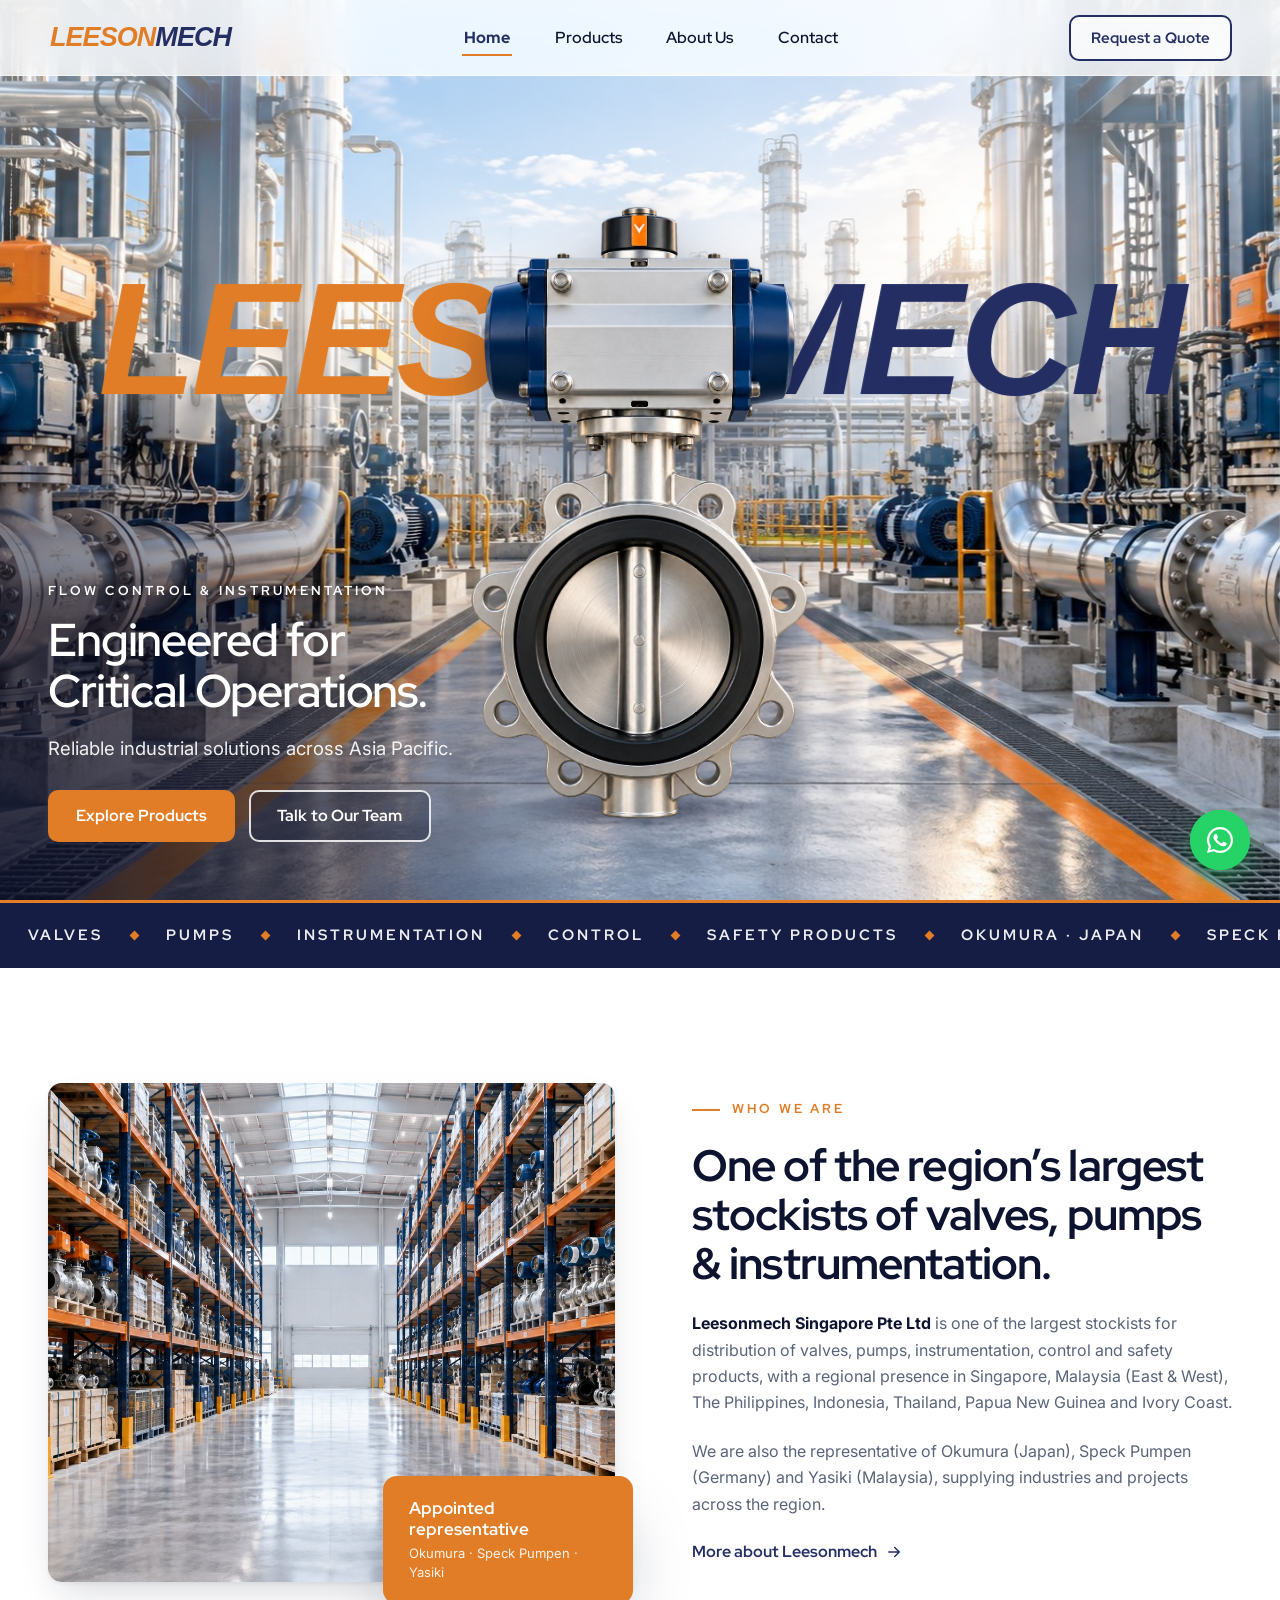
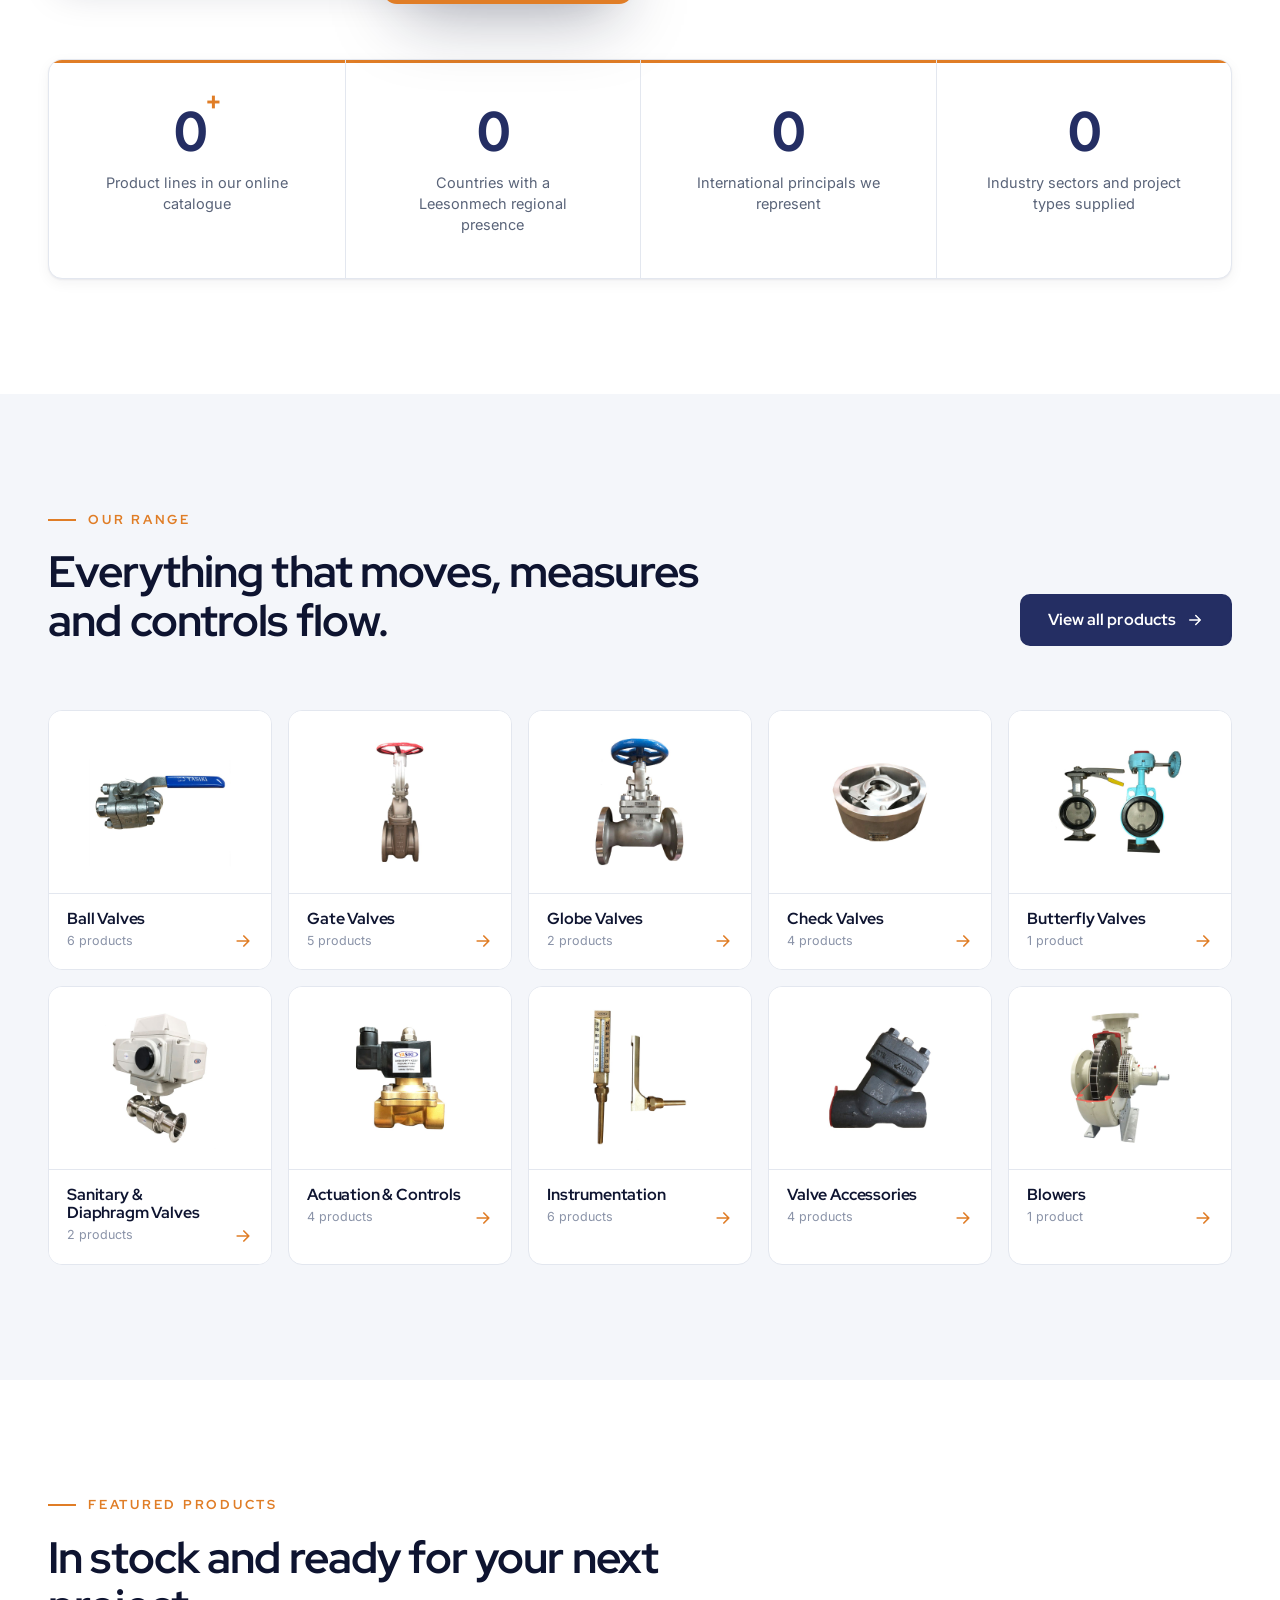
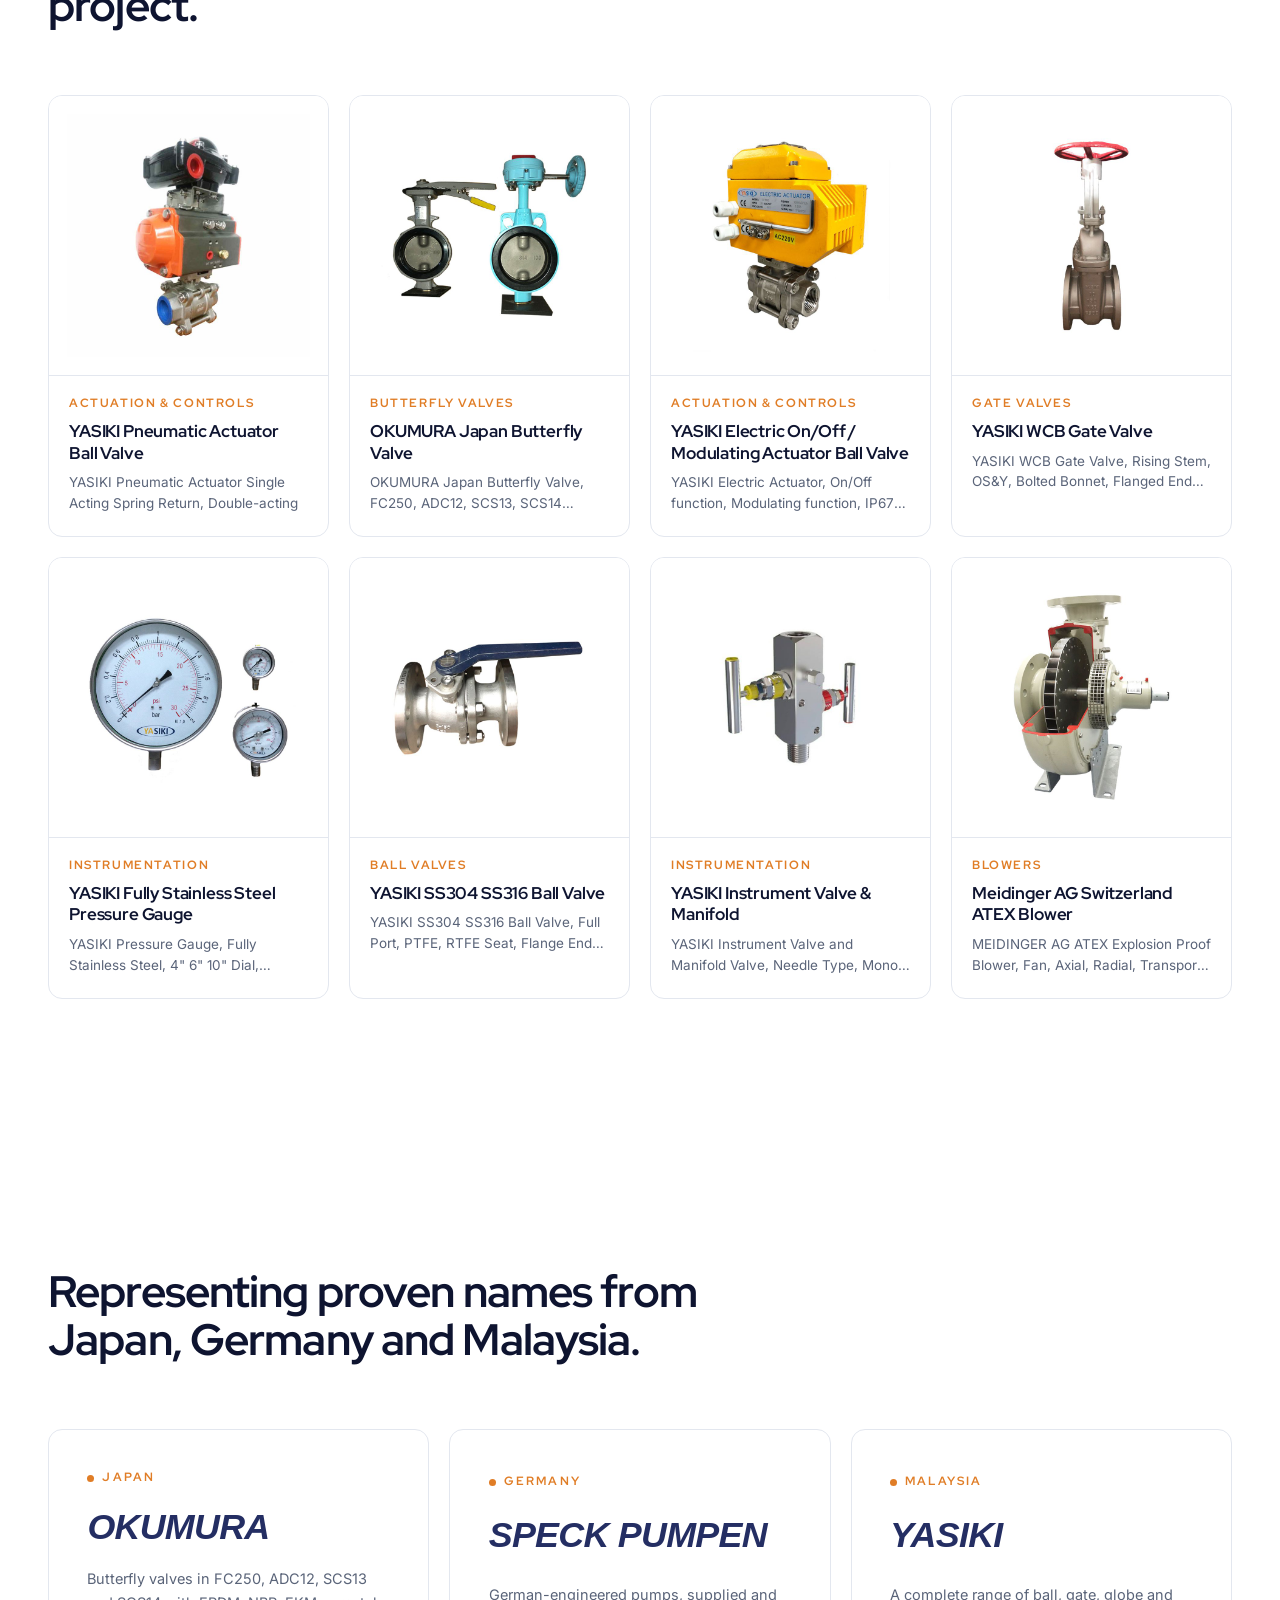
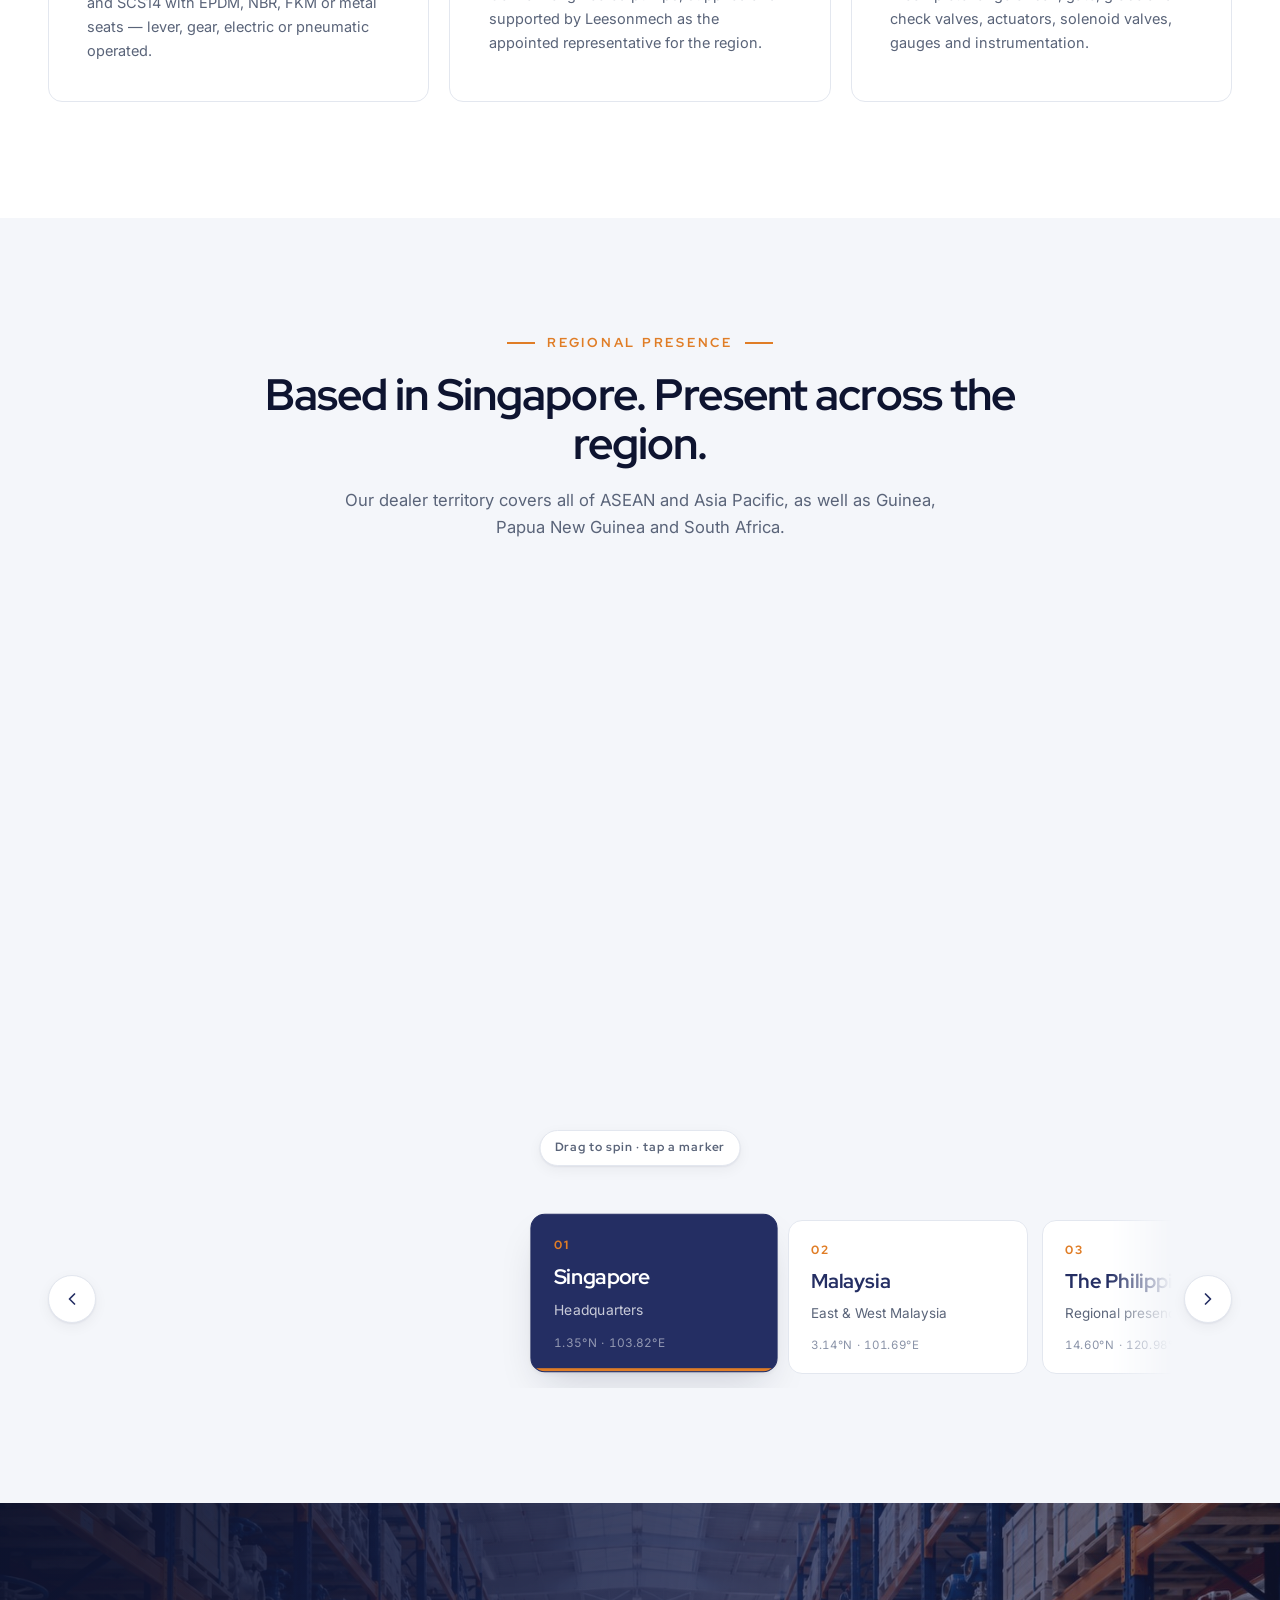
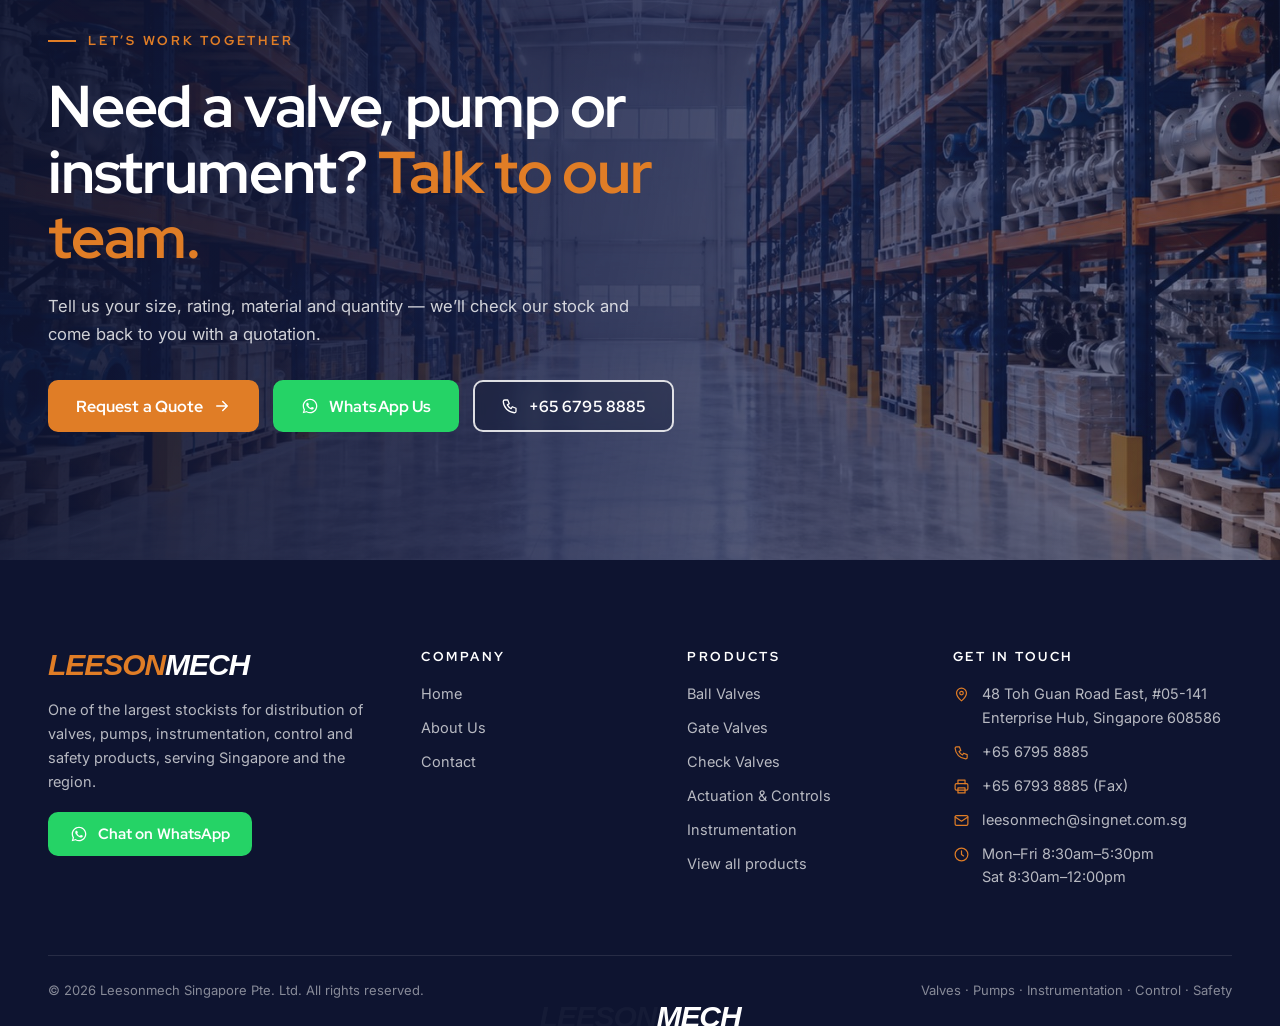
==== index.html @ 2e09483d "Leesonmech website: home, products, about and contact Static four-page site for Leesonmech Singapore" ====
<!DOCTYPE html>
<html lang="en">
<head>
<meta charset="utf-8">
<meta name="viewport" content="width=device-width, initial-scale=1, viewport-fit=cover">
<title>Leesonmech Singapore — Valves, Pumps, Instrumentation & Controls</title>
<meta name="description" content="Leesonmech Singapore Pte Ltd is one of the largest stockists of valves, pumps, instrumentation, control and safety products, serving Singapore and Asia Pacific.">
<meta name="theme-color" content="#242e63">
<meta property="og:title" content="Leesonmech Singapore — Valves, Pumps, Instrumentation & Controls">
<meta property="og:description" content="Leesonmech Singapore Pte Ltd is one of the largest stockists of valves, pumps, instrumentation, control and safety products, serving Singapore and Asia Pacific.">
<meta property="og:type" content="website">
<meta property="og:image" content="assets/img/bg/home.jpg">
<link rel="icon" href="assets/img/favicon.svg" type="image/svg+xml">
<link rel="preconnect" href="https://fonts.googleapis.com">
<link rel="preconnect" href="https://fonts.gstatic.com" crossorigin>
<link href="https://fonts.googleapis.com/css2?family=Archivo:ital,wght@1,700;1,800&family=Inter:wght@400;500;600&family=Red+Hat+Display:wght@500;600;700;800&display=swap" rel="stylesheet">
<link rel="preload" as="image" href="assets/img/bg/home.jpg">
<link rel="stylesheet" href="assets/css/style.css">
<script>if (location.hash) document.documentElement.classList.add('no-loader');</script>
<noscript><style>.loader{display:none}.nav{transform:none}[data-reveal],.hero [data-hero],.page-hero [data-hero],.hero__mark .ch,.hero__valve{opacity:1!important;transform:none!important}.hero h1 .line>span{transform:none}.img-reveal::after{display:none}.img-reveal img,.hero__bg img,.page-hero__bg img{transform:none}.wa{transform:none}</style></noscript>
</head>
<body>
<a class="sr-only" href="#main">Skip to content</a>

<div class="loader" aria-hidden="true">
  <div class="loader__inner">
    <div class="mark"><span class="o">LEESON</span><span class="n">MECH</span></div>
    <div class="loader__bar"><i></i></div>
    <div class="loader__tag">Flow Control &amp; Instrumentation</div>
  </div>
</div>

<header class="nav">
  <div class="wrap nav__inner">
    <a class="nav__logo mark" href="index.html" aria-label="Leesonmech — home"><span class="o">LEESON</span><span class="n">MECH</span></a>
    <nav aria-label="Primary"><ul class="nav__links"><li><a href="index.html" class="is-active" aria-current="page">Home</a></li><li><a href="products.html">Products</a></li><li><a href="about.html">About Us</a></li><li><a href="contact.html">Contact</a></li></ul></nav>
    <a class="btn btn--outline btn--sm nav__cta" href="contact.html">Request a Quote</a>
    <button class="nav__toggle" type="button" aria-label="Menu" aria-expanded="false" aria-controls="menu"><span></span><span></span><span></span></button>
  </div>
</header>
<div class="menu" id="menu">
  <ul class="menu__links"><li><a href="index.html"><small>01</small>Home</a></li><li><a href="products.html"><small>02</small>Products</a></li><li><a href="about.html"><small>03</small>About Us</a></li><li><a href="contact.html"><small>04</small>Contact</a></li></ul>
  <div class="menu__foot">
    <a class="btn" href="contact.html">Request a Quote <svg class="arrow" viewBox="0 0 24 24" fill="none" stroke="currentColor" stroke-width="2" stroke-linecap="round" stroke-linejoin="round" aria-hidden="true"><path d="M5 12h14M13 6l6 6-6 6"/></svg></a>
    <a class="btn btn--wa" data-wa href="#"><svg viewBox="0 0 32 32" fill="currentColor" aria-hidden="true"><path d="M16.04 3C8.86 3 3.03 8.82 3.03 16c0 2.29.6 4.53 1.74 6.5L3 29l6.67-1.75A13 13 0 0 0 16.04 29C23.22 29 29 23.18 29 16S23.22 3 16.04 3zm0 23.8c-1.95 0-3.86-.52-5.53-1.51l-.4-.24-3.96 1.04 1.06-3.86-.26-.4A10.76 10.76 0 0 1 5.23 16c0-5.96 4.85-10.8 10.81-10.8 5.96 0 10.76 4.84 10.76 10.8s-4.8 10.8-10.76 10.8zm5.93-8.09c-.32-.16-1.92-.95-2.22-1.06-.3-.11-.51-.16-.73.16-.22.33-.84 1.06-1.03 1.28-.19.22-.38.24-.7.08-.32-.16-1.37-.5-2.61-1.61a9.8 9.8 0 0 1-1.8-2.24c-.19-.33-.02-.5.14-.66.15-.15.32-.38.49-.57.16-.19.22-.33.32-.55.11-.22.06-.41-.03-.57-.08-.16-.73-1.76-1-2.41-.26-.63-.53-.55-.73-.56h-.62c-.22 0-.57.08-.87.41-.3.33-1.14 1.11-1.14 2.72 0 1.6 1.17 3.15 1.33 3.37.16.22 2.3 3.51 5.57 4.92.78.34 1.39.54 1.86.69.78.25 1.49.21 2.05.13.63-.09 1.92-.78 2.19-1.54.27-.76.27-1.41.19-1.54-.08-.14-.3-.22-.62-.38z"/></svg> WhatsApp Us</a>
    <p>48 Toh Guan Road East, #05-141 Enterprise Hub, Singapore 608586<br><a href="tel:+6567958885">+65 6795 8885</a> · <a href="mailto:leesonmech@singnet.com.sg">leesonmech@singnet.com.sg</a></p>
  </div>
</div>

<main id="main">
<section class="hero">
  <div class="hero__bg"><img src="assets/img/bg/home.jpg" alt="" fetchpriority="high"></div>
  <div class="hero__stage">
    <div class="mark hero__mark" aria-hidden="true"><span class="ch o" style="--i:0">L</span><span class="ch o" style="--i:1">E</span><span class="ch o" style="--i:2">E</span><span class="ch o" style="--i:3">S</span><span class="ch o" style="--i:4">O</span><span class="ch o" style="--i:5">N</span><span class="ch n" style="--i:6">M</span><span class="ch n" style="--i:7">E</span><span class="ch n" style="--i:8">C</span><span class="ch n" style="--i:9">H</span></div>
    <div class="hero__floor"></div>
    <picture class="hero__valve">
      <source srcset="assets/img/valve.webp" type="image/webp">
      <img src="assets/img/valve.png" alt="Pneumatically actuated stainless steel butterfly valve" width="762" height="1382" fetchpriority="high">
    </picture>
  </div>
  <div class="wrap hero__content">
    <div class="hero__copy">
      <span class="eyebrow eyebrow--plain" data-hero>Flow Control &amp; Instrumentation</span>
      <h1><span class="sr-only">Leesonmech — </span><span class="line"><span style="--d:0">Engineered for</span></span><span class="line"><span style="--d:1">Critical Operations.</span></span></h1>
      <p class="hero__sub" data-hero style="--d:3">Reliable industrial solutions across Asia Pacific.</p>
      <div class="hero__actions" data-hero style="--d:4">
        <a class="btn" href="products.html">Explore Products</a>
        <a class="btn btn--ghost" href="contact.html">Talk to Our Team</a>
      </div>
    </div>
  </div>
</section>

<div class="marquee" aria-hidden="true"><div class="marquee__track"><div class="marquee__group">
  <span>Valves</span><i></i><span>Pumps</span><i></i><span>Instrumentation</span><i></i><span>Control</span><i></i><span>Safety Products</span><i></i><span>Okumura &middot; Japan</span><i></i><span>Speck Pumpen &middot; Germany</span><i></i><span>Yasiki &middot; Malaysia</span><i></i>
</div></div></div>

<section class="section" id="about">
  <div class="wrap">
    <div class="intro">
      <div class="intro__media" data-reveal="left">
        <div class="img-reveal"><img src="assets/img/bg/products.jpg" alt="Leesonmech warehouse stocked with valves and pumps" loading="lazy"></div>
        <div class="intro__badge"><b>Appointed representative</b><span>Okumura &middot; Speck Pumpen &middot; Yasiki</span></div>
      </div>
      <div class="intro__body">
        <span class="eyebrow" data-reveal>Who we are</span>
        <h2 class="h-lg" data-reveal style="--d:1">One of the region&rsquo;s largest stockists of valves, pumps &amp; instrumentation.</h2>
        <p data-reveal style="--d:2"><strong>Leesonmech Singapore Pte Ltd</strong> is one of the largest stockists for distribution of valves, pumps, instrumentation, control and safety products, with a regional presence in Singapore, Malaysia (East &amp; West), The Philippines, Indonesia, Thailand, Papua New Guinea and Ivory Coast.</p>
        <p data-reveal style="--d:3">We are also the representative of Okumura (Japan), Speck Pumpen (Germany) and Yasiki (Malaysia), supplying industries and projects across the region.</p>
        <a class="link-arrow" href="about.html" data-reveal style="--d:4">More about Leesonmech <svg class="arrow" viewBox="0 0 24 24" fill="none" stroke="currentColor" stroke-width="2" stroke-linecap="round" stroke-linejoin="round" aria-hidden="true"><path d="M5 12h14M13 6l6 6-6 6"/></svg></a>
      </div>
    </div>
    <div class="stats">
      <div class="stat"><div class="stat__num" data-count="35">35<sup>+</sup></div><div class="stat__label">Product lines in our online catalogue</div></div>
      <div class="stat"><div class="stat__num" data-count="7">7</div><div class="stat__label">Countries with a Leesonmech regional presence</div></div>
      <div class="stat"><div class="stat__num" data-count="3">3</div><div class="stat__label">International principals we represent</div></div>
      <div class="stat"><div class="stat__num" data-count="8">8</div><div class="stat__label">Industry sectors and project types supplied</div></div>
    </div>
  </div>
</section>

<section class="section section--mist" id="range">
  <div class="wrap">
    <div class="section-head section-head--split">
      <div style="display:grid;gap:18px;max-width:720px">
        <span class="eyebrow" data-reveal>Our range</span>
        <h2 class="h-lg" data-reveal style="--d:1">Everything that moves, measures and controls flow.</h2>
      </div>
      <a class="btn btn--navy" href="products.html" data-reveal style="--d:2">View all products <svg class="arrow" viewBox="0 0 24 24" fill="none" stroke="currentColor" stroke-width="2" stroke-linecap="round" stroke-linejoin="round" aria-hidden="true"><path d="M5 12h14M13 6l6 6-6 6"/></svg></a>
    </div>
    <div class="cats" id="home-cats"></div>
  </div>
</section>

<section class="section">
  <div class="wrap">
    <div class="section-head">
      <span class="eyebrow" data-reveal>Featured products</span>
      <h2 class="h-lg" data-reveal style="--d:1">In stock and ready for your next project.</h2>
    </div>
    <div class="grid-products" id="home-featured"></div>
  </div>
</section>

<section class="section">
  <div class="wrap">
    <div class="section-head">
      <span class="eyebrow" data-reveal>Our principals</span>
      <h2 class="h-lg" data-reveal style="--d:1">Representing proven names from Japan, Germany and Malaysia.</h2>
    </div>
    <div class="brands"><div class="brand" data-reveal style="--d:0"><span class="brand__origin">Japan</span><div class="brand__name">OKUMURA</div><p>Butterfly valves in FC250, ADC12, SCS13 and SCS14 with EPDM, NBR, FKM or metal seats &mdash; lever, gear, electric or pneumatic operated.</p></div><div class="brand" data-reveal style="--d:1"><span class="brand__origin">Germany</span><div class="brand__name">SPECK PUMPEN</div><p>German-engineered pumps, supplied and supported by Leesonmech as the appointed representative for the region.</p></div><div class="brand" data-reveal style="--d:2"><span class="brand__origin">Malaysia</span><div class="brand__name">YASIKI</div><p>A complete range of ball, gate, globe and check valves, actuators, solenoid valves, gauges and instrumentation.</p></div></div>
  </div>
</section>


<section class="section section--mist regions-sec">
  <div class="wrap">
    <div class="section-head section-head--center">
      <span class="eyebrow" data-reveal>Regional presence</span>
      <h2 class="h-lg" data-reveal style="--d:1">Based in Singapore. Present across the region.</h2>
      <p class="lead" data-reveal style="--d:2">Our dealer territory covers all of ASEAN and Asia Pacific, as well as Guinea, Papua New Guinea and South Africa.</p>
    </div>
    <div class="globe" data-globe data-reveal="zoom" tabindex="0" aria-label="Interactive globe of Leesonmech locations. Drag to rotate; use arrow keys to change country.">
      <canvas></canvas>
      <span class="globe__hint">Drag to spin &middot; tap a marker</span>
    </div>
    <div class="rslider" data-reveal style="--d:1">
      <button type="button" class="rslider__btn rslider__btn--prev" aria-label="Previous country"><svg viewBox="0 0 24 24" fill="none" stroke="currentColor" stroke-width="2" stroke-linecap="round" stroke-linejoin="round"><path d="M15 6l-6 6 6 6"/></svg></button>
      <div class="rslider__track"><button type="button" class="rslide" data-name="Singapore" data-lon="103.82" data-lat="1.35" aria-pressed="true"><span class="rslide__no">01</span><span class="rslide__name">Singapore</span><span class="rslide__sub">Headquarters</span><span class="rslide__coord">1.35&deg;N &middot; 103.82&deg;E</span></button><button type="button" class="rslide" data-name="Malaysia" data-lon="101.69" data-lat="3.14" aria-pressed="false"><span class="rslide__no">02</span><span class="rslide__name">Malaysia</span><span class="rslide__sub">East &amp; West Malaysia</span><span class="rslide__coord">3.14&deg;N &middot; 101.69&deg;E</span></button><button type="button" class="rslide" data-name="The Philippines" data-lon="120.98" data-lat="14.6" aria-pressed="false"><span class="rslide__no">03</span><span class="rslide__name">The Philippines</span><span class="rslide__sub">Regional presence</span><span class="rslide__coord">14.60&deg;N &middot; 120.98&deg;E</span></button><button type="button" class="rslide" data-name="Indonesia" data-lon="106.85" data-lat="-6.21" aria-pressed="false"><span class="rslide__no">04</span><span class="rslide__name">Indonesia</span><span class="rslide__sub">Regional presence</span><span class="rslide__coord">6.21&deg;S &middot; 106.85&deg;E</span></button><button type="button" class="rslide" data-name="Thailand" data-lon="100.5" data-lat="13.76" aria-pressed="false"><span class="rslide__no">05</span><span class="rslide__name">Thailand</span><span class="rslide__sub">Regional presence</span><span class="rslide__coord">13.76&deg;N &middot; 100.50&deg;E</span></button><button type="button" class="rslide" data-name="Papua New Guinea" data-lon="147.18" data-lat="-9.44" aria-pressed="false"><span class="rslide__no">06</span><span class="rslide__name">Papua New Guinea</span><span class="rslide__sub">Regional presence</span><span class="rslide__coord">9.44&deg;S &middot; 147.18&deg;E</span></button><button type="button" class="rslide" data-name="Ivory Coast" data-lon="-4.01" data-lat="5.35" aria-pressed="false"><span class="rslide__no">07</span><span class="rslide__name">Ivory Coast</span><span class="rslide__sub">Regional presence</span><span class="rslide__coord">5.35&deg;N &middot; 4.01&deg;W</span></button></div>
      <button type="button" class="rslider__btn rslider__btn--next" aria-label="Next country"><svg viewBox="0 0 24 24" fill="none" stroke="currentColor" stroke-width="2" stroke-linecap="round" stroke-linejoin="round"><path d="M9 6l6 6-6 6"/></svg></button>
    </div>
  </div>
</section>


<section class="cta">
  <div class="cta__bg"><img src="assets/img/bg/products.jpg" alt="" loading="lazy"></div>
  <div class="wrap">
    <div class="cta__inner">
      <span class="eyebrow" data-reveal>Let&rsquo;s work together</span>
      <h2 class="h-xl" data-reveal style="--d:1">Need a valve, pump or instrument? <span class="accent">Talk to our team.</span></h2>
      <p class="lead" data-reveal style="--d:2">Tell us your size, rating, material and quantity &mdash; we&rsquo;ll check our stock and come back to you with a quotation.</p>
      <div class="cta__actions" data-reveal style="--d:3">
        <a class="btn" href="contact.html">Request a Quote <svg class="arrow" viewBox="0 0 24 24" fill="none" stroke="currentColor" stroke-width="2" stroke-linecap="round" stroke-linejoin="round" aria-hidden="true"><path d="M5 12h14M13 6l6 6-6 6"/></svg></a>
        <a class="btn btn--wa" data-wa href="#"><svg viewBox="0 0 32 32" fill="currentColor" aria-hidden="true"><path d="M16.04 3C8.86 3 3.03 8.82 3.03 16c0 2.29.6 4.53 1.74 6.5L3 29l6.67-1.75A13 13 0 0 0 16.04 29C23.22 29 29 23.18 29 16S23.22 3 16.04 3zm0 23.8c-1.95 0-3.86-.52-5.53-1.51l-.4-.24-3.96 1.04 1.06-3.86-.26-.4A10.76 10.76 0 0 1 5.23 16c0-5.96 4.85-10.8 10.81-10.8 5.96 0 10.76 4.84 10.76 10.8s-4.8 10.8-10.76 10.8zm5.93-8.09c-.32-.16-1.92-.95-2.22-1.06-.3-.11-.51-.16-.73.16-.22.33-.84 1.06-1.03 1.28-.19.22-.38.24-.7.08-.32-.16-1.37-.5-2.61-1.61a9.8 9.8 0 0 1-1.8-2.24c-.19-.33-.02-.5.14-.66.15-.15.32-.38.49-.57.16-.19.22-.33.32-.55.11-.22.06-.41-.03-.57-.08-.16-.73-1.76-1-2.41-.26-.63-.53-.55-.73-.56h-.62c-.22 0-.57.08-.87.41-.3.33-1.14 1.11-1.14 2.72 0 1.6 1.17 3.15 1.33 3.37.16.22 2.3 3.51 5.57 4.92.78.34 1.39.54 1.86.69.78.25 1.49.21 2.05.13.63-.09 1.92-.78 2.19-1.54.27-.76.27-1.41.19-1.54-.08-.14-.3-.22-.62-.38z"/></svg> WhatsApp Us</a>
        <a class="btn btn--ghost" href="tel:+6567958885"><svg viewBox="0 0 24 24" fill="none" stroke="currentColor" stroke-width="1.7" stroke-linecap="round" stroke-linejoin="round" aria-hidden="true"><path d="M5 4h4l2 5-2.5 1.5a11 11 0 0 0 5 5L15 13l5 2v4a2 2 0 0 1-2 2A16 16 0 0 1 3 6a2 2 0 0 1 2-2z"/></svg> +65 6795 8885</a>
      </div>
    </div>
  </div>
</section>

</main>

<footer class="footer">
  <div class="wrap">
    <div class="footer__top">
      <div class="footer__about">
        <span class="mark " aria-label="Leesonmech"><span class="o">LEESON</span><span class="n">MECH</span></span>
        <p>One of the largest stockists for distribution of valves, pumps, instrumentation, control and safety products, serving Singapore and the region.</p>
        <a class="btn btn--wa btn--sm" data-wa href="#" style="justify-self:start"><svg viewBox="0 0 32 32" fill="currentColor" aria-hidden="true"><path d="M16.04 3C8.86 3 3.03 8.82 3.03 16c0 2.29.6 4.53 1.74 6.5L3 29l6.67-1.75A13 13 0 0 0 16.04 29C23.22 29 29 23.18 29 16S23.22 3 16.04 3zm0 23.8c-1.95 0-3.86-.52-5.53-1.51l-.4-.24-3.96 1.04 1.06-3.86-.26-.4A10.76 10.76 0 0 1 5.23 16c0-5.96 4.85-10.8 10.81-10.8 5.96 0 10.76 4.84 10.76 10.8s-4.8 10.8-10.76 10.8zm5.93-8.09c-.32-.16-1.92-.95-2.22-1.06-.3-.11-.51-.16-.73.16-.22.33-.84 1.06-1.03 1.28-.19.22-.38.24-.7.08-.32-.16-1.37-.5-2.61-1.61a9.8 9.8 0 0 1-1.8-2.24c-.19-.33-.02-.5.14-.66.15-.15.32-.38.49-.57.16-.19.22-.33.32-.55.11-.22.06-.41-.03-.57-.08-.16-.73-1.76-1-2.41-.26-.63-.53-.55-.73-.56h-.62c-.22 0-.57.08-.87.41-.3.33-1.14 1.11-1.14 2.72 0 1.6 1.17 3.15 1.33 3.37.16.22 2.3 3.51 5.57 4.92.78.34 1.39.54 1.86.69.78.25 1.49.21 2.05.13.63-.09 1.92-.78 2.19-1.54.27-.76.27-1.41.19-1.54-.08-.14-.3-.22-.62-.38z"/></svg> Chat on WhatsApp</a>
      </div>
      <div>
        <h4>Company</h4>
        <ul>
          <li><a href="index.html">Home</a></li>
          <li><a href="about.html">About Us</a></li>
          <li><a href="contact.html">Contact</a></li>
        </ul>
      </div>
      <div>
        <h4>Products</h4>
        <ul>
          <li><a href="products.html?cat=ball">Ball Valves</a></li>
          <li><a href="products.html?cat=gate">Gate Valves</a></li>
          <li><a href="products.html?cat=check">Check Valves</a></li>
          <li><a href="products.html?cat=control">Actuation &amp; Controls</a></li>
          <li><a href="products.html?cat=instrument">Instrumentation</a></li>
          <li><a href="products.html">View all products</a></li>
        </ul>
      </div>
      <div>
        <h4>Get in touch</h4>
        <ul class="footer__contact">
          <li><svg viewBox="0 0 24 24" fill="none" stroke="currentColor" stroke-width="1.7" stroke-linecap="round" stroke-linejoin="round" aria-hidden="true"><path d="M12 21s-7-5.6-7-11a7 7 0 0 1 14 0c0 5.4-7 11-7 11z"/><circle cx="12" cy="10" r="2.5"/></svg><span>48 Toh Guan Road East, #05-141 Enterprise Hub, Singapore 608586</span></li>
          <li><svg viewBox="0 0 24 24" fill="none" stroke="currentColor" stroke-width="1.7" stroke-linecap="round" stroke-linejoin="round" aria-hidden="true"><path d="M5 4h4l2 5-2.5 1.5a11 11 0 0 0 5 5L15 13l5 2v4a2 2 0 0 1-2 2A16 16 0 0 1 3 6a2 2 0 0 1 2-2z"/></svg><a href="tel:+6567958885">+65 6795 8885</a></li>
          <li><svg viewBox="0 0 24 24" fill="none" stroke="currentColor" stroke-width="1.7" stroke-linecap="round" stroke-linejoin="round" aria-hidden="true"><path d="M7 8V3h10v5"/><rect x="3" y="8" width="18" height="9" rx="2"/><path d="M7 14h10v7H7z"/></svg><span>+65 6793 8885 (Fax)</span></li>
          <li><svg viewBox="0 0 24 24" fill="none" stroke="currentColor" stroke-width="1.7" stroke-linecap="round" stroke-linejoin="round" aria-hidden="true"><rect x="3" y="5" width="18" height="14" rx="2"/><path d="M3 7l9 6 9-6"/></svg><a href="mailto:leesonmech@singnet.com.sg">leesonmech@singnet.com.sg</a></li>
          <li><svg viewBox="0 0 24 24" fill="none" stroke="currentColor" stroke-width="1.7" stroke-linecap="round" stroke-linejoin="round" aria-hidden="true"><circle cx="12" cy="12" r="9"/><path d="M12 7v5l3 2"/></svg><span>Mon&ndash;Fri 8:30am&ndash;5:30pm<br>Sat 8:30am&ndash;12:00pm</span></li>
        </ul>
      </div>
    </div>
    <div class="footer__bottom">
      <span>&copy; <span data-year>2026</span> Leesonmech Singapore Pte. Ltd. All rights reserved.</span>
      <span>Valves &middot; Pumps &middot; Instrumentation &middot; Control &middot; Safety</span>
    </div>
  </div>
  <div class="mark footer__ghost" aria-hidden="true"><span class="o">LEESON</span><span class="n">MECH</span></div>
</footer>

<button class="totop" type="button" aria-label="Back to top"><svg viewBox="0 0 24 24" fill="none" stroke="currentColor" stroke-width="2.2" stroke-linecap="round" stroke-linejoin="round" aria-hidden="true"><path d="M12 19V5M6 11l6-6 6 6"/></svg></button>
<a class="wa" data-wa href="#" aria-label="Chat with us on WhatsApp">
  <span class="wa__icon"><svg viewBox="0 0 32 32" fill="currentColor" aria-hidden="true"><path d="M16.04 3C8.86 3 3.03 8.82 3.03 16c0 2.29.6 4.53 1.74 6.5L3 29l6.67-1.75A13 13 0 0 0 16.04 29C23.22 29 29 23.18 29 16S23.22 3 16.04 3zm0 23.8c-1.95 0-3.86-.52-5.53-1.51l-.4-.24-3.96 1.04 1.06-3.86-.26-.4A10.76 10.76 0 0 1 5.23 16c0-5.96 4.85-10.8 10.81-10.8 5.96 0 10.76 4.84 10.76 10.8s-4.8 10.8-10.76 10.8zm5.93-8.09c-.32-.16-1.92-.95-2.22-1.06-.3-.11-.51-.16-.73.16-.22.33-.84 1.06-1.03 1.28-.19.22-.38.24-.7.08-.32-.16-1.37-.5-2.61-1.61a9.8 9.8 0 0 1-1.8-2.24c-.19-.33-.02-.5.14-.66.15-.15.32-.38.49-.57.16-.19.22-.33.32-.55.11-.22.06-.41-.03-.57-.08-.16-.73-1.76-1-2.41-.26-.63-.53-.55-.73-.56h-.62c-.22 0-.57.08-.87.41-.3.33-1.14 1.11-1.14 2.72 0 1.6 1.17 3.15 1.33 3.37.16.22 2.3 3.51 5.57 4.92.78.34 1.39.54 1.86.69.78.25 1.49.21 2.05.13.63-.09 1.92-.78 2.19-1.54.27-.76.27-1.41.19-1.54-.08-.14-.3-.22-.62-.38z"/></svg></span><span class="wa__label">Chat with us</span>
</a>

<script src="assets/js/products-data.js"></script>
<script src="assets/js/main.js"></script>
<script src="assets/js/globe-data.js"></script>
<script src="assets/js/globe.js"></script>
</body>
</html>
---- assets/css/style.css ----
/* ==========================================================================
   LEESONMECH — site stylesheet
   Brand: orange #e07d26 + navy #242e63 (sampled from the company logo)
   ========================================================================== */

:root {
  --orange: #e07d26;
  --orange-hot: #f28a2e;
  --orange-deep: #c4661a;
  --navy: #242e63;
  --navy-deep: #161d45;
  --ink: #0e1430;
  --steel: #5a6479;
  --steel-light: #8a93a8;
  --line: #e3e7ef;
  --mist: #f4f6fa;
  --white: #fff;

  --font-head: "Red Hat Display", "Helvetica Neue", Arial, sans-serif;
  --font-body: "Inter", "Helvetica Neue", Arial, sans-serif;
  --font-mark: "Helvetica Neue", Helvetica, Arial, "Archivo", sans-serif;

  --ease-out: cubic-bezier(0.16, 1, 0.3, 1);
  --ease-in-out: cubic-bezier(0.65, 0, 0.35, 1);

  --wrap: 1240px;
  --gutter: clamp(20px, 4vw, 48px);
  --nav-h: 76px;
  --radius: 14px;
  --shadow-sm: 0 1px 2px rgba(14, 20, 48, .06), 0 4px 14px rgba(14, 20, 48, .05);
  --shadow-md: 0 2px 4px rgba(14, 20, 48, .05), 0 18px 40px -12px rgba(14, 20, 48, .18);
  --shadow-lg: 0 30px 70px -20px rgba(14, 20, 48, .35);
}

*, *::before, *::after { box-sizing: border-box; }
html { -webkit-text-size-adjust: 100%; scroll-behavior: smooth; scroll-padding-top: calc(var(--nav-h) + 16px); }
body {
  margin: 0;
  font-family: var(--font-body);
  font-size: 16px;
  line-height: 1.65;
  color: var(--ink);
  background: var(--white);
  -webkit-font-smoothing: antialiased;
  overflow-x: hidden;
}
body.is-locked { overflow: hidden; }
img { max-width: 100%; display: block; }
a { color: inherit; text-decoration: none; }
button { font: inherit; color: inherit; background: none; border: 0; cursor: pointer; padding: 0; }
h1, h2, h3, h4 { font-family: var(--font-head); font-weight: 700; line-height: 1.12; letter-spacing: -0.02em; margin: 0; }
p { margin: 0; }
ul { margin: 0; padding: 0; list-style: none; }
:focus-visible { outline: 3px solid var(--orange); outline-offset: 3px; border-radius: 4px; }
::selection { background: var(--orange); color: #fff; }

.wrap { width: 100%; max-width: calc(var(--wrap) + var(--gutter) * 2); margin-inline: auto; padding-inline: var(--gutter); }
.section { padding-block: clamp(72px, 9vw, 128px); position: relative; }
.section--mist { background: var(--mist); }
.section--navy { background: var(--navy-deep); color: #fff; }
.sr-only { position: absolute; width: 1px; height: 1px; overflow: hidden; clip: rect(0 0 0 0); white-space: nowrap; }

/* ---------- Wordmark ---------- */
.mark { font-family: var(--font-mark); font-weight: 700; font-style: italic; letter-spacing: -0.035em; line-height: 1; white-space: nowrap; }
.mark .o { color: var(--orange); }
.mark .n { color: var(--navy); }

/* ---------- Type helpers ---------- */
.eyebrow {
  display: inline-flex; align-items: center; gap: 12px;
  font-family: var(--font-head); font-size: 12.5px; font-weight: 700; letter-spacing: .22em; text-transform: uppercase;
  color: var(--orange);
}
.eyebrow::before { content: ""; width: 28px; height: 2px; background: currentColor; }
.eyebrow--plain::before { display: none; }
.h-xl { font-size: clamp(2.3rem, 4.6vw, 3.9rem); }
.h-lg { font-size: clamp(1.9rem, 3.4vw, 2.9rem); }
.h-md { font-size: clamp(1.3rem, 2vw, 1.6rem); }
.lead { font-size: clamp(1.02rem, 1.3vw, 1.16rem); color: var(--steel); max-width: 62ch; }
.section--navy .lead { color: rgba(255, 255, 255, .72); }
.section-head { display: grid; gap: 18px; margin-bottom: clamp(36px, 5vw, 64px); max-width: 760px; }
.section-head--split { max-width: none; grid-template-columns: 1fr auto; align-items: end; }
.accent { color: var(--orange); }

/* ---------- Buttons ---------- */
.btn {
  --bg: var(--orange); --fg: #fff; --bd: var(--orange);
  position: relative; display: inline-flex; align-items: center; justify-content: center; gap: 10px;
  min-height: 52px; padding: 0 26px;
  font-family: var(--font-head); font-weight: 700; font-size: 15.5px; letter-spacing: .005em;
  color: var(--fg); background: var(--bg); border: 2px solid var(--bd); border-radius: 10px;
  overflow: hidden; isolation: isolate; cursor: pointer;
  transition: transform .5s var(--ease-out), box-shadow .5s var(--ease-out), color .35s, border-color .35s;
}
.btn::after {
  content: ""; position: absolute; inset: -2px; z-index: -1; background: var(--hover, var(--orange-deep));
  transform: translateY(101%); transition: transform .55s var(--ease-out);
}
.btn:hover { transform: translateY(-2px); box-shadow: 0 14px 28px -12px rgba(224, 125, 38, .7); }
.btn:hover::after { transform: translateY(0); }
.btn:active { transform: translateY(0); }
.btn svg { width: 18px; height: 18px; flex: none; transition: transform .5s var(--ease-out); }
.btn:hover svg.arrow { transform: translateX(4px); }
.btn--navy { --bg: var(--navy); --bd: var(--navy); --hover: var(--navy-deep); }
.btn--navy:hover { box-shadow: 0 14px 28px -12px rgba(36, 46, 99, .7); }
.btn--outline { --bg: rgba(255, 255, 255, .7); --fg: var(--navy); --bd: var(--navy); --hover: var(--navy); }
.btn--outline:hover { color: #fff; box-shadow: 0 14px 28px -14px rgba(36, 46, 99, .6); }
.btn--ghost { --bg: rgba(14, 20, 48, .35); --fg: #fff; --bd: rgba(255, 255, 255, .85); --hover: #fff; backdrop-filter: blur(6px); -webkit-backdrop-filter: blur(6px); }
.btn--ghost:hover { color: var(--navy); box-shadow: 0 14px 28px -14px rgba(0, 0, 0, .5); }
.btn--wa { --bg: #25d366; --bd: #25d366; --hover: #1da851; }
.btn--wa:hover { box-shadow: 0 14px 28px -12px rgba(37, 211, 102, .7); }
.btn--sm { min-height: 44px; padding: 0 20px; font-size: 14.5px; }
.link-arrow { display: inline-flex; align-items: center; gap: 8px; font-family: var(--font-head); font-weight: 700; color: var(--navy); }
.link-arrow svg { width: 18px; height: 18px; transition: transform .5s var(--ease-out); }
.link-arrow:hover { color: var(--orange); }
.link-arrow:hover svg { transform: translateX(5px); }
.section--navy .link-arrow { color: #fff; }

/* ==========================================================================
   Loader
   ========================================================================== */
.loader {
  position: fixed; inset: 0; z-index: 1000; display: grid; place-items: center;
  background: #fff; transition: transform .9s var(--ease-in-out), visibility 0s .9s;
}
.loader__inner { display: grid; gap: 22px; justify-items: center; transition: opacity .35s, transform .5s var(--ease-out); }
.loader .mark { font-size: clamp(30px, 6vw, 46px); overflow: hidden; padding: 4px 6px; }
.loader .mark span { display: inline-block; transform: translateY(110%); animation: loaderUp .8s var(--ease-out) forwards; }
.loader .mark .n { animation-delay: .1s; }
.loader__bar { width: min(220px, 50vw); height: 3px; background: var(--line); border-radius: 3px; overflow: hidden; }
.loader__bar i { display: block; height: 100%; width: 100%; background: linear-gradient(90deg, var(--orange), var(--navy)); transform-origin: left; transform: scaleX(0); animation: loaderBar 1.1s var(--ease-in-out) .15s forwards; }
.loader__tag { font-family: var(--font-head); font-size: 11px; letter-spacing: .3em; text-transform: uppercase; color: var(--steel-light); opacity: 0; animation: fadeIn .6s .35s forwards; }
body.is-loaded .loader { transform: translateY(-100%); visibility: hidden; }
.no-loader .loader { display: none; } /* links to a section (e.g. Industries) skip the intro */
body.is-loaded .loader__inner { opacity: 0; transform: translateY(-30px); }
@keyframes loaderUp { to { transform: translateY(0); } }
@keyframes loaderBar { to { transform: scaleX(1); } }
@keyframes fadeIn { to { opacity: 1; } }

/* ==========================================================================
   Navigation
   ========================================================================== */
.nav {
  position: fixed; inset: 0 0 auto 0; z-index: 100; height: var(--nav-h);
  background: rgba(255, 255, 255, .78);
  backdrop-filter: saturate(160%) blur(16px); -webkit-backdrop-filter: saturate(160%) blur(16px);
  border-bottom: 1px solid rgba(255, 255, 255, .5);
  transform: translateY(-100%);
  transition: transform .9s var(--ease-out) .15s, background .4s, box-shadow .4s, height .4s var(--ease-out);
}
body.is-loaded .nav { transform: translateY(0); }
.nav.is-scrolled { --nav-h: 64px; background: rgba(255, 255, 255, .94); box-shadow: 0 1px 0 var(--line), 0 12px 30px -18px rgba(14, 20, 48, .3); }
.nav__inner { height: 100%; display: flex; align-items: center; justify-content: space-between; gap: 24px; }
.nav__logo { font-size: 27px; padding: 6px 2px; }
.nav__links { display: flex; gap: clamp(20px, 3.2vw, 52px); }
.nav__links a {
  position: relative; padding: 10px 2px; font-family: var(--font-head); font-weight: 600; font-size: 15.5px; color: var(--ink);
  transition: color .3s;
}
.nav__links a::after {
  content: ""; position: absolute; left: 0; right: 0; bottom: 2px; height: 2px; background: var(--orange);
  transform: scaleX(0); transform-origin: right; transition: transform .5s var(--ease-out);
}
.nav__links a:hover { color: var(--navy); }
.nav__links a:hover::after, .nav__links a.is-active::after { transform: scaleX(1); transform-origin: left; }
.nav__links a.is-active { font-weight: 800; color: var(--navy); }
.nav__cta { min-height: 46px; }
.nav__toggle { display: none; width: 46px; height: 46px; border-radius: 10px; position: relative; }
.nav__toggle span { position: absolute; left: 11px; right: 11px; height: 2px; background: var(--navy); border-radius: 2px; transition: transform .5s var(--ease-out), opacity .3s, top .5s var(--ease-out); }
.nav__toggle span:nth-child(1) { top: 16px; }
.nav__toggle span:nth-child(2) { top: 22px; }
.nav__toggle span:nth-child(3) { top: 28px; }
body.menu-open .nav__toggle span:nth-child(1) { top: 22px; transform: rotate(45deg); }
body.menu-open .nav__toggle span:nth-child(2) { opacity: 0; }
body.menu-open .nav__toggle span:nth-child(3) { top: 22px; transform: rotate(-45deg); }

.menu {
  position: fixed; inset: 0; z-index: 90; padding: calc(var(--nav-h) + 28px) var(--gutter) 32px;
  background: #fff; display: flex; flex-direction: column; justify-content: space-between; gap: 24px;
  clip-path: inset(0 0 100% 0); visibility: hidden;
  transition: clip-path .8s var(--ease-in-out), visibility 0s .8s;
}
body.menu-open .menu { clip-path: inset(0); visibility: visible; transition: clip-path .8s var(--ease-in-out), visibility 0s; }
.menu__links a {
  display: flex; align-items: baseline; gap: 14px; padding: 14px 0; border-bottom: 1px solid var(--line);
  font-family: var(--font-head); font-weight: 700; font-size: clamp(28px, 8vw, 40px); letter-spacing: -.02em; color: var(--navy);
  opacity: 0; transform: translateY(24px); transition: opacity .6s, transform .8s var(--ease-out);
}
.menu__links a small { font-size: 12px; letter-spacing: .15em; color: var(--orange); font-weight: 700; }
body.menu-open .menu__links a { opacity: 1; transform: none; }
body.menu-open .menu__links li:nth-child(1) a { transition-delay: .25s; }
body.menu-open .menu__links li:nth-child(2) a { transition-delay: .31s; }
body.menu-open .menu__links li:nth-child(3) a { transition-delay: .37s; }
body.menu-open .menu__links li:nth-child(4) a { transition-delay: .43s; }
body.menu-open .menu__links li:nth-child(5) a { transition-delay: .49s; }
.menu__foot { display: grid; gap: 12px; color: var(--steel); font-size: 14.5px; }
.menu__foot .btn { width: 100%; }

/* ==========================================================================
   Home hero
   ========================================================================== */
.hero {
  /* Everything in the stage scales from the valve height so the actuator always sits over the "ON" */
  --valve-h: min(68svh, 52vw);
  position: relative; min-height: 100svh; overflow: hidden; color: #fff; background: #cfd9e6;
  display: flex; align-items: flex-end;
}
.hero__bg { position: absolute; inset: -4% 0 0 0; z-index: 0; will-change: transform; }
.hero__bg img { width: 100%; height: 100%; object-fit: cover; object-position: 50% 60%; transform: scale(1.14); transition: transform 2.8s var(--ease-out); }
body.is-loaded .hero__bg img { transform: scale(1); }
.hero::before { /* brighten the top so the nav and wordmark read cleanly */
  content: ""; position: absolute; inset: 0; z-index: 1; pointer-events: none;
  background:
    radial-gradient(ellipse 62% 36% at 50% 33%, rgba(255, 255, 255, .7) 0%, rgba(255, 255, 255, .34) 50%, transparent 78%),
    linear-gradient(180deg, rgba(255, 255, 255, .6) 0%, rgba(255, 255, 255, .18) 24%, transparent 44%),
    radial-gradient(ellipse 60% 84% at 0% 100%, rgba(10, 15, 40, .9) 0%, rgba(10, 15, 40, .62) 40%, transparent 74%);
}
.hero__stage {
  position: absolute; z-index: 2; left: 50%; bottom: 9svh; width: 0; height: var(--valve-h);
  display: flex; justify-content: center; pointer-events: none;
}
.hero__mark {
  position: absolute; top: 21.5%; left: 50%; translate: -50% -50%;
  font-size: calc(var(--valve-h) * .262); letter-spacing: -0.03em;
  padding: .08em .12em; overflow: visible; will-change: transform;
  filter: drop-shadow(0 6px 18px rgba(255, 255, 255, .35));
}
.hero__mark .ch { display: inline-block; transform: translateY(-160%); opacity: 0; }
body.is-loaded .hero__mark .ch { animation: markDrop 1.25s var(--ease-out) forwards; animation-delay: calc(.75s + var(--i) * 55ms); }
@keyframes markDrop {
  0% { transform: translateY(-160%); opacity: 0; }
  35% { opacity: 1; }
  100% { transform: translateY(0); opacity: 1; }
}
.hero__valve {
  position: relative; z-index: 2; height: 100%; width: auto; max-width: none; flex: none;
  opacity: 0; transform: translateY(7%) scale(.96); will-change: transform;
  filter: drop-shadow(0 30px 30px rgba(10, 15, 40, .35));
  transition: opacity 1s ease .25s, transform 1.5s var(--ease-out) .25s;
}
.hero__valve img { height: 100%; width: auto; max-width: none; }
body.is-loaded .hero__valve { opacity: 1; transform: none; }
.hero__floor { /* contact shadow under the valve base */
  position: absolute; z-index: 1; bottom: -1.5%; left: 50%; width: calc(var(--valve-h) * .46); height: calc(var(--valve-h) * .06);
  translate: -50% 0; border-radius: 50%; background: radial-gradient(closest-side, rgba(10, 15, 40, .55), transparent);
  opacity: 0; transition: opacity 1.2s ease .8s;
}
body.is-loaded .hero__floor { opacity: 1; }

.hero__content { position: relative; z-index: 3; width: 100%; padding-bottom: clamp(36px, 6.5svh, 64px); }
.hero__copy { max-width: min(600px, calc(50vw - var(--valve-h) * .29 - var(--gutter))); display: grid; gap: 14px; }
.hero .eyebrow { color: #fff; letter-spacing: .26em; font-weight: 700; text-shadow: 0 1px 12px rgba(10, 15, 40, .7); }
.hero .eyebrow::before { background: var(--orange); }
.hero h1 { font-size: clamp(1.9rem, 3.6vw, 3.75rem); font-weight: 600; letter-spacing: -.025em; line-height: 1.04; text-shadow: 0 2px 24px rgba(10, 15, 40, .35); }
.hero h1 .line { display: block; overflow: hidden; padding-bottom: .08em; }
.hero h1 .line > span { display: block; transform: translateY(105%); }
.hero__sub { font-size: clamp(1.02rem, 1.45vw, 1.35rem); color: rgba(255, 255, 255, .92); }
.hero__actions { display: flex; flex-wrap: wrap; gap: 14px; margin-top: 12px; }
.hero [data-hero] { opacity: 0; transform: translateY(22px); }
body.is-loaded .hero [data-hero] { animation: heroUp 1s var(--ease-out) forwards; animation-delay: calc(1.35s + var(--d, 0) * 110ms); }
body.is-loaded .hero h1 .line > span { animation: lineUp 1.1s var(--ease-out) forwards; animation-delay: calc(1.4s + var(--d, 0) * 120ms); }
@keyframes heroUp { to { opacity: 1; transform: none; } }
@keyframes lineUp { to { transform: none; } }


/* ==========================================================================
   Marquee
   ========================================================================== */
.marquee { background: var(--navy-deep); color: #fff; overflow: hidden; padding: 20px 0; border-top: 3px solid var(--orange); }
.marquee__track { display: flex; width: max-content; animation: marquee 38s linear infinite; }
.marquee:hover .marquee__track { animation-play-state: paused; }
.marquee__group { display: flex; align-items: center; flex: none; }
.marquee__group span { font-family: var(--font-head); font-weight: 700; font-size: 15px; letter-spacing: .2em; text-transform: uppercase; padding: 0 28px; white-space: nowrap; opacity: .92; }
.marquee__group i { width: 7px; height: 7px; background: var(--orange); transform: rotate(45deg); flex: none; }
@keyframes marquee { to { transform: translateX(-50%); } }

/* ==========================================================================
   Reveal on scroll
   ========================================================================== */
[data-reveal] { opacity: 0; transform: translateY(34px); transition: opacity .9s ease, transform 1.1s var(--ease-out); transition-delay: calc(var(--d, 0) * 90ms); }
[data-reveal="left"] { transform: translateX(-44px); }
[data-reveal="right"] { transform: translateX(44px); }
[data-reveal="zoom"] { transform: scale(.94); }
[data-reveal].is-in { opacity: 1; transform: none; }
.img-reveal { position: relative; overflow: hidden; border-radius: var(--radius); }
.img-reveal img { width: 100%; height: 100%; object-fit: cover; transform: scale(1.18); transition: transform 1.8s var(--ease-out); }
.img-reveal::after { content: ""; position: absolute; inset: 0; background: var(--navy); transform-origin: right; transition: transform 1.2s var(--ease-in-out); }
.img-reveal.is-in img { transform: scale(1); }
.img-reveal.is-in::after { transform: scaleX(0); }

/* ==========================================================================
   Home: intro / stats
   ========================================================================== */
.intro { display: grid; grid-template-columns: 1.05fr 1fr; gap: clamp(36px, 6vw, 96px); align-items: center; }
.intro__media { position: relative; aspect-ratio: 5 / 4.4; }
.intro__media .img-reveal { height: 100%; box-shadow: var(--shadow-md); }
.intro__badge {
  position: absolute; right: -18px; bottom: -22px; z-index: 2; padding: 22px 26px; border-radius: var(--radius);
  background: var(--orange); color: #fff; box-shadow: var(--shadow-lg); max-width: 250px;
}
.intro__badge--left { right: auto; left: -18px; }
.intro__badge b { display: block; font-family: var(--font-head); font-size: 17px; line-height: 1.25; }
.intro__badge span { display: block; margin-top: 4px; font-size: 13px; line-height: 1.45; opacity: .9; }
.intro__body { display: grid; gap: 22px; }
.intro__body p { color: var(--steel); }
.intro__body p strong { color: var(--ink); }

.stats { display: grid; grid-template-columns: repeat(4, 1fr); border: 1px solid var(--line); border-radius: var(--radius); background: #fff; box-shadow: var(--shadow-sm); margin-top: clamp(48px, 6vw, 88px); overflow: hidden; }
.stat { padding: clamp(28px, 3.4vw, 44px) clamp(16px, 2vw, 28px); border-left: 1px solid var(--line); position: relative; text-align: center; }
.stat:first-child { border-left: 0; }
.stat::before { content: ""; position: absolute; left: 0; top: 0; height: 3px; width: 100%; background: var(--orange); transform: scaleX(0); transform-origin: left; transition: transform 1.2s var(--ease-out) .3s; }
.stat.is-in::before { transform: scaleX(1); }
.stat__num { font-family: var(--font-head); font-weight: 800; font-size: clamp(2.4rem, 4.4vw, 3.6rem); letter-spacing: -.04em; line-height: 1; color: var(--navy); }
.stat__num sup { font-size: .5em; color: var(--orange); top: -.7em; position: relative; }
.stat__label { margin: 12px auto 0; max-width: 22ch; font-size: 14.5px; color: var(--steel); line-height: 1.45; }
.stat__num { font-variant-numeric: tabular-nums; }
.stat::before { transform-origin: center; }

/* ==========================================================================
   Category tiles
   ========================================================================== */
.cats { display: grid; grid-template-columns: repeat(5, 1fr); gap: 16px; }
.cat {
  position: relative; display: flex; flex-direction: column; background: #fff; border: 1px solid var(--line); border-radius: var(--radius);
  overflow: hidden; transition: transform .7s var(--ease-out), box-shadow .7s var(--ease-out), border-color .4s;
}
.cat__img { aspect-ratio: 1 / .82; overflow: hidden; background: #fff; }
.cat__img img { width: 100%; height: 100%; object-fit: contain; padding: 14px; transition: transform .9s var(--ease-out); }
.cat__body { padding: 16px 18px 18px; border-top: 1px solid var(--line); display: flex; justify-content: space-between; align-items: end; gap: 10px; background: #fff; transition: background .5s, color .5s; }
.cat__body h3 { font-size: 16px; letter-spacing: -.01em; }
.cat__body small { display: block; margin-top: 3px; font-size: 12.5px; color: var(--steel-light); transition: color .5s; }
.cat__body svg { width: 20px; height: 20px; color: var(--orange); flex: none; transition: transform .6s var(--ease-out), color .5s; }
.cat:hover { transform: translateY(-6px); box-shadow: var(--shadow-md); border-color: transparent; }
.cat:hover .cat__img img { transform: scale(1.08); }
.cat:hover .cat__body { background: var(--navy); color: #fff; }
.cat:hover .cat__body small { color: rgba(255, 255, 255, .65); }
.cat:hover .cat__body svg { transform: translateX(4px); color: #fff; }

/* ==========================================================================
   Product cards
   ========================================================================== */
.grid-products { display: grid; grid-template-columns: repeat(4, 1fr); gap: 20px; }
.pcard {
  position: relative; display: flex; flex-direction: column; text-align: left; width: 100%;
  background: #fff; border: 1px solid var(--line); border-radius: var(--radius); overflow: hidden;
  transition: transform .7s var(--ease-out), box-shadow .7s var(--ease-out), border-color .4s;
}
.pcard__img { position: relative; aspect-ratio: 1; overflow: hidden; background: #fff; }
.pcard__img img { width: 100%; height: 100%; object-fit: contain; padding: 18px; transition: transform 1s var(--ease-out); }
.pcard__view {
  position: absolute; inset: auto 14px 14px 14px; z-index: 1; min-height: 42px; display: flex; align-items: center; justify-content: center; gap: 8px;
  border-radius: 9px; background: var(--navy); color: #fff; font-family: var(--font-head); font-weight: 700; font-size: 14px;
  opacity: 0; transform: translateY(14px); transition: opacity .4s, transform .6s var(--ease-out);
}
.pcard__view svg { width: 16px; height: 16px; }
.pcard__body { padding: 18px 20px 22px; border-top: 1px solid var(--line); display: grid; gap: 8px; flex: 1; align-content: start; }
.pcard__cat { font-family: var(--font-head); font-size: 11.5px; font-weight: 700; letter-spacing: .14em; text-transform: uppercase; color: var(--orange); }
.pcard__name { font-size: 16.5px; line-height: 1.3; letter-spacing: -.01em; }
.pcard__sum { font-size: 13.5px; line-height: 1.55; color: var(--steel); display: -webkit-box; -webkit-line-clamp: 2; -webkit-box-orient: vertical; overflow: hidden; }
.pcard:hover { transform: translateY(-6px); box-shadow: var(--shadow-md); border-color: transparent; }
.pcard:hover .pcard__img img { transform: scale(1.07); }
.pcard:hover .pcard__view, .pcard:focus-visible .pcard__view { opacity: 1; transform: none; }
.pcard.is-hidden { display: none; }
.pcard.is-enter { animation: cardIn .8s var(--ease-out) both; animation-delay: calc(var(--i, 0) * 45ms); }
@keyframes cardIn { from { opacity: 0; transform: translateY(26px) scale(.98); } }

/* ==========================================================================
   Industries
   ========================================================================== */
.section--navy::before { /* faint engineering grid */
  content: ""; position: absolute; inset: 0; pointer-events: none; opacity: .5;
  background-image: linear-gradient(rgba(255, 255, 255, .045) 1px, transparent 1px), linear-gradient(90deg, rgba(255, 255, 255, .045) 1px, transparent 1px);
  background-size: 56px 56px; mask-image: radial-gradient(ellipse at 70% 0%, #000 0%, transparent 70%); -webkit-mask-image: radial-gradient(ellipse at 70% 0%, #000 0%, transparent 70%);
}
.section--navy > * { position: relative; }
.industries { display: grid; grid-template-columns: repeat(4, 1fr); gap: 1px; background: rgba(255, 255, 255, .12); border: 1px solid rgba(255, 255, 255, .12); border-radius: var(--radius); overflow: hidden; }
.industry { position: relative; padding: clamp(24px, 2.6vw, 36px); background: var(--navy-deep); display: grid; gap: 16px; align-content: start; min-height: 190px; overflow: hidden; transition: background .6s; }
.industry::after { content: ""; position: absolute; inset: auto 0 0 0; height: 3px; background: var(--orange); transform: scaleX(0); transform-origin: left; transition: transform .7s var(--ease-out); }
.industry:hover { background: var(--navy); }
.industry:hover::after { transform: scaleX(1); }
.industry__icon { width: 46px; height: 46px; color: var(--orange); transition: transform .7s var(--ease-out); }
.industry:hover .industry__icon { transform: translateY(-4px); }
.industry__icon svg { width: 100%; height: 100%; }
.industry h3 { font-size: 17.5px; line-height: 1.3; }
.industry__no { position: absolute; top: 18px; right: 22px; font-family: var(--font-head); font-weight: 800; font-size: 13px; letter-spacing: .1em; color: rgba(255, 255, 255, .28); }

/* ==========================================================================
   Principals / brands + regions
   ========================================================================== */
.brands { display: grid; grid-template-columns: repeat(3, 1fr); gap: 20px; }
.brand { padding: clamp(26px, 3vw, 40px); border: 1px solid var(--line); border-radius: var(--radius); background: #fff; display: grid; gap: 10px; position: relative; overflow: hidden; transition: transform .7s var(--ease-out), box-shadow .7s var(--ease-out); }
.brand:hover { transform: translateY(-5px); box-shadow: var(--shadow-md); }
.brand__name { font-family: var(--font-mark); font-style: italic; font-weight: 700; font-size: clamp(26px, 2.8vw, 36px); letter-spacing: -.02em; color: var(--navy); }
.brand__origin { display: inline-flex; align-items: center; gap: 8px; font-family: var(--font-head); font-size: 12px; font-weight: 700; letter-spacing: .18em; text-transform: uppercase; color: var(--orange); }
.brand__origin::before { content: ""; width: 7px; height: 7px; border-radius: 50%; background: currentColor; }
.brand p { font-size: 14.5px; color: var(--steel); }


/* ==========================================================================
   Regional presence: globe + country slider
   ========================================================================== */
.section-head--center { margin-inline: auto; text-align: center; justify-items: center; }
.section-head--center .eyebrow::after { content: ""; width: 28px; height: 2px; background: currentColor; }
.section-head--center .lead { margin-inline: auto; }
.globe { position: relative; width: min(560px, 92vw); aspect-ratio: 1; margin: 0 auto; outline: none; }
.globe canvas { width: 100%; height: 100%; display: block; cursor: grab; touch-action: pan-y; }
.globe:focus-visible { outline: 3px solid var(--orange); outline-offset: 6px; border-radius: 50%; }
.globe__hint { position: absolute; left: 50%; bottom: 0; translate: -50% 0; padding: 7px 14px; border-radius: 999px; background: #fff; border: 1px solid var(--line); box-shadow: var(--shadow-sm); font-family: var(--font-head); font-size: 12px; font-weight: 700; letter-spacing: .08em; color: var(--steel); white-space: nowrap; pointer-events: none; }
.rslider { position: relative; display: flex; align-items: center; gap: 12px; margin-top: clamp(28px, 4vw, 44px); }
.rslider__track { flex: 1; display: flex; gap: 14px; overflow-x: auto; scroll-snap-type: x mandatory; scrollbar-width: none; padding: 10px 2px 14px; scroll-padding-inline: 40%; mask-image: linear-gradient(90deg, transparent, #000 6%, #000 94%, transparent); -webkit-mask-image: linear-gradient(90deg, transparent, #000 6%, #000 94%, transparent); }
.rslider__track::-webkit-scrollbar { display: none; }
.rslider__track::before, .rslider__track::after { content: ""; flex: 0 0 calc(50% - 120px); }
.rslide {
  flex: 0 0 240px; scroll-snap-align: center; text-align: left; display: grid; gap: 4px; padding: 20px 22px 18px;
  border-radius: var(--radius); background: #fff; border: 1px solid var(--line); position: relative; overflow: hidden;
  transition: transform .6s var(--ease-out), box-shadow .6s var(--ease-out), background .45s, color .45s, border-color .45s;
}
.rslide::after { content: ""; position: absolute; left: 0; right: 0; bottom: 0; height: 3px; background: var(--orange); transform: scaleX(0); transform-origin: left; transition: transform .7s var(--ease-out); }
.rslide:hover { transform: translateY(-3px); box-shadow: var(--shadow-sm); }
.rslide__no { font-family: var(--font-head); font-size: 12px; font-weight: 800; letter-spacing: .14em; color: var(--orange); }
.rslide__name { font-family: var(--font-head); font-size: 20px; font-weight: 700; letter-spacing: -.01em; color: var(--navy); transition: color .45s; }
.rslide__sub { font-size: 13.5px; color: var(--steel); transition: color .45s; }
.rslide__coord { margin-top: 8px; font-size: 11.5px; letter-spacing: .06em; color: var(--steel-light); font-variant-numeric: tabular-nums; transition: color .45s; }
.rslide.is-active { background: var(--navy); border-color: var(--navy); transform: translateY(-4px) scale(1.03); box-shadow: var(--shadow-md); }
.rslide.is-active::after { transform: scaleX(1); }
.rslide.is-active .rslide__name { color: #fff; }
.rslide.is-active .rslide__sub { color: rgba(255, 255, 255, .75); }
.rslide.is-active .rslide__coord { color: rgba(255, 255, 255, .5); }
.rslider__btn { flex: none; width: 48px; height: 48px; border-radius: 50%; display: grid; place-items: center; background: #fff; border: 1px solid var(--line); color: var(--navy); box-shadow: var(--shadow-sm); transition: background .3s, color .3s, transform .5s var(--ease-out); }
.rslider__btn:hover { background: var(--navy); color: #fff; transform: scale(1.06); }
.rslider__btn svg { width: 20px; height: 20px; }

/* ==========================================================================
   CTA band
   ========================================================================== */
.cta { position: relative; overflow: hidden; color: #fff; padding-block: clamp(80px, 10vw, 140px); isolation: isolate; }
.cta__bg { position: absolute; inset: -12% 0; z-index: -2; }
.cta__bg img { width: 100%; height: 100%; object-fit: cover; }
.cta::before { content: ""; position: absolute; inset: 0; z-index: -1; background: linear-gradient(100deg, rgba(14, 20, 48, .94) 0%, rgba(22, 29, 69, .82) 48%, rgba(22, 29, 69, .5) 100%); }
.cta__inner { display: grid; gap: 22px; max-width: 720px; }
.cta__inner .lead { color: rgba(255, 255, 255, .8); }
.cta__actions { display: flex; flex-wrap: wrap; gap: 14px; margin-top: 10px; }

/* ==========================================================================
   Inner page hero
   ========================================================================== */
.page-hero { position: relative; min-height: clamp(420px, 62svh, 620px); display: flex; align-items: flex-end; color: #fff; overflow: hidden; isolation: isolate; padding-top: var(--nav-h); }
.page-hero__bg { position: absolute; inset: -6% 0 0 0; z-index: -2; will-change: transform; }
.page-hero__bg img { width: 100%; height: 100%; object-fit: cover; transform: scale(1.14); transition: transform 2.6s var(--ease-out); }
body.is-loaded .page-hero__bg img { transform: scale(1); }
.page-hero::before { content: ""; position: absolute; inset: 0; z-index: -1; background: linear-gradient(180deg, rgba(255, 255, 255, .35) 0%, transparent 24%), linear-gradient(75deg, rgba(10, 15, 40, .9) 0%, rgba(10, 15, 40, .6) 42%, rgba(10, 15, 40, .15) 100%); }
.page-hero__ghost { position: absolute; right: -2vw; bottom: -0.16em; z-index: -1; font-size: clamp(90px, 17vw, 280px); color: rgba(255, 255, 255, .09); pointer-events: none; transform: translateY(-40%); opacity: 0; transition: transform 1.6s var(--ease-out) .5s, opacity 1.2s ease .5s; }
body.is-loaded .page-hero__ghost { transform: none; opacity: 1; }
.page-hero__inner { padding-bottom: clamp(44px, 6vw, 80px); display: grid; gap: 16px; max-width: 800px; }
.page-hero h1 { font-size: clamp(2.5rem, 5.4vw, 4.4rem); font-weight: 700; }
.page-hero .eyebrow { color: #fff; }
.page-hero .eyebrow::before { background: var(--orange); }
.page-hero p { font-size: clamp(1.02rem, 1.4vw, 1.22rem); color: rgba(255, 255, 255, .86); max-width: 56ch; }
.crumbs { display: flex; gap: 10px; font-size: 13.5px; color: rgba(255, 255, 255, .7); font-family: var(--font-head); font-weight: 600; }
.crumbs a:hover { color: #fff; }
.crumbs span { color: var(--orange); }
.page-hero [data-hero] { opacity: 0; transform: translateY(24px); }
body.is-loaded .page-hero [data-hero] { animation: heroUp 1s var(--ease-out) forwards; animation-delay: calc(.55s + var(--d, 0) * 110ms); }

/* ==========================================================================
   About page
   ========================================================================== */
.prose { display: grid; gap: 18px; color: var(--steel); font-size: 1.04rem; }
.prose strong { color: var(--ink); }
.mv { display: grid; grid-template-columns: repeat(2, 1fr); gap: 24px; }
.mv__card { position: relative; padding: clamp(30px, 4vw, 52px); border-radius: var(--radius); overflow: hidden; display: grid; gap: 18px; align-content: start; }
.mv__card--mission { background: var(--navy); color: #fff; }
.mv__card--vision { background: #fff; border: 1px solid var(--line); box-shadow: var(--shadow-sm); }
.mv__card h3 { font-size: clamp(1.5rem, 2.4vw, 2rem); }
.mv__card p { font-size: 1.04rem; }
.mv__card--mission p { color: rgba(255, 255, 255, .8); }
.mv__card--vision p { color: var(--steel); }
.mv__icon { width: 54px; height: 54px; border-radius: 12px; display: grid; place-items: center; background: var(--orange); color: #fff; }
.mv__icon svg { width: 28px; height: 28px; }
.mv__ghost { position: absolute; right: -10px; bottom: -34px; font-size: 150px; opacity: .06; pointer-events: none; color: currentColor; }
.checklist { display: grid; grid-template-columns: repeat(2, 1fr); gap: 12px 28px; }
.checklist li { display: flex; gap: 12px; align-items: flex-start; font-weight: 600; font-family: var(--font-head); color: var(--ink); }
.checklist svg { width: 22px; height: 22px; flex: none; color: var(--orange); margin-top: 2px; }
.scope { display: grid; grid-template-columns: repeat(5, 1fr); gap: 16px; }
.scope__item { padding: 26px 22px; border-radius: var(--radius); background: #fff; border: 1px solid var(--line); display: grid; gap: 12px; transition: transform .7s var(--ease-out), box-shadow .7s var(--ease-out); }
.scope__item:hover { transform: translateY(-5px); box-shadow: var(--shadow-md); }
.scope__item svg { width: 34px; height: 34px; color: var(--orange); }
.scope__item b { font-family: var(--font-head); font-size: 17px; }

/* ==========================================================================
   Products page
   ========================================================================== */
.toolbar { position: sticky; top: 64px; z-index: 40; background: rgba(255, 255, 255, .94); backdrop-filter: blur(14px); -webkit-backdrop-filter: blur(14px); border-bottom: 1px solid var(--line); }
.toolbar__inner { display: flex; align-items: center; gap: 18px; padding-block: 14px; }
.chips { display: flex; gap: 8px; overflow-x: auto; scrollbar-width: none; flex: 1; padding: 2px; mask-image: linear-gradient(90deg, #000 calc(100% - 40px), transparent); -webkit-mask-image: linear-gradient(90deg, #000 calc(100% - 40px), transparent); }
.chips::-webkit-scrollbar { display: none; }
.chip { flex: none; display: inline-flex; align-items: center; gap: 8px; min-height: 42px; padding: 0 16px; border-radius: 999px; border: 1px solid var(--line); background: #fff; font-family: var(--font-head); font-weight: 700; font-size: 14px; color: var(--steel); transition: background .35s, color .35s, border-color .35s, transform .5s var(--ease-out); }
.chip b { font-size: 11.5px; padding: 1px 7px; border-radius: 999px; background: var(--mist); color: var(--steel); transition: inherit; }
.chip:hover { border-color: var(--navy); color: var(--navy); transform: translateY(-1px); }
.chip.is-active { background: var(--navy); border-color: var(--navy); color: #fff; }
.chip.is-active b { background: var(--orange); color: #fff; }
.chip:last-child { margin-right: 40px; }
.search { position: relative; flex: none; width: min(280px, 34vw); }
.search svg { position: absolute; left: 14px; top: 50%; width: 18px; height: 18px; translate: 0 -50%; color: var(--steel-light); pointer-events: none; }
.search input { width: 100%; height: 44px; padding: 0 14px 0 42px; border-radius: 999px; border: 1px solid var(--line); background: var(--mist); font: inherit; font-size: 14.5px; color: var(--ink); transition: border-color .3s, background .3s, box-shadow .3s; }
.search input:focus { outline: 0; border-color: var(--navy); background: #fff; box-shadow: 0 0 0 4px rgba(36, 46, 99, .1); }
.result-line { display: flex; justify-content: space-between; align-items: baseline; gap: 16px; margin-bottom: 26px; color: var(--steel); font-size: 14.5px; }
.result-line h2 { font-size: clamp(1.4rem, 2.2vw, 1.9rem); color: var(--ink); }
.empty { grid-column: 1 / -1; text-align: center; padding: 70px 20px; border: 1px dashed var(--line); border-radius: var(--radius); color: var(--steel); display: grid; gap: 14px; justify-items: center; }

/* modal */
.modal { position: fixed; inset: 0; z-index: 200; display: grid; place-items: center; padding: clamp(12px, 3vw, 40px); visibility: hidden; transition: visibility 0s .5s; }
.modal.is-open { visibility: visible; transition: visibility 0s; }
.modal__scrim { position: absolute; inset: 0; background: rgba(10, 15, 40, .6); backdrop-filter: blur(6px); -webkit-backdrop-filter: blur(6px); opacity: 0; transition: opacity .5s; }
.modal.is-open .modal__scrim { opacity: 1; }
.modal__panel { position: relative; width: min(1040px, 100%); max-height: min(92svh, 760px); overflow: auto; background: #fff; border-radius: 20px; box-shadow: var(--shadow-lg); display: grid; grid-template-columns: 1fr 1.05fr; opacity: 0; transform: translateY(40px) scale(.97); transition: opacity .45s, transform .7s var(--ease-out); }
.modal.is-open .modal__panel { opacity: 1; transform: none; }
.modal__close { position: absolute; top: 14px; right: 14px; z-index: 3; width: 44px; height: 44px; border-radius: 50%; background: var(--mist); display: grid; place-items: center; transition: background .3s, color .3s, transform .6s var(--ease-out); }
.modal__close:hover { background: var(--navy); color: #fff; transform: rotate(90deg); }
.modal__close svg { width: 18px; height: 18px; }
.modal__gallery { padding: 28px; border-right: 1px solid var(--line); display: grid; gap: 14px; align-content: center; }
.modal__main { aspect-ratio: 1; display: grid; place-items: center; overflow: hidden; }
.modal__main img { width: 100%; height: 100%; object-fit: contain; }
.modal__main img.swap { animation: fadeIn .5s both; opacity: 0; }
.modal__thumbs { display: flex; gap: 10px; justify-content: center; }
.modal__thumbs button { width: 62px; height: 62px; border-radius: 10px; border: 2px solid var(--line); overflow: hidden; transition: border-color .3s; }
.modal__thumbs button.is-active, .modal__thumbs button:hover { border-color: var(--orange); }
.modal__thumbs img { width: 100%; height: 100%; object-fit: cover; }
.modal__info { padding: clamp(28px, 4vw, 48px); padding-top: clamp(40px, 5vw, 56px); display: grid; gap: 18px; align-content: start; }
.modal__info h2 { font-size: clamp(1.5rem, 2.6vw, 2.1rem); }
.modal__meta { display: flex; flex-wrap: wrap; gap: 8px; }
.pill { display: inline-flex; align-items: center; min-height: 28px; padding: 0 12px; border-radius: 999px; background: var(--mist); font-family: var(--font-head); font-size: 12px; font-weight: 700; color: var(--navy); letter-spacing: .04em; }
.pill--brand { background: var(--navy); color: #fff; letter-spacing: .12em; }
.pill--o { background: rgba(224, 125, 38, .12); color: var(--orange-deep); }
.modal__info p { color: var(--steel); }
.modal__sub { font-family: var(--font-head); font-size: 12px; font-weight: 800; letter-spacing: .18em; text-transform: uppercase; color: var(--steel-light); margin-top: 6px; }
.specs { display: flex; flex-wrap: wrap; gap: 8px; }
.specs li { padding: 7px 12px; border: 1px solid var(--line); border-radius: 8px; font-size: 13.5px; font-weight: 500; color: var(--ink); background: #fff; }
.modal__actions { display: flex; flex-wrap: wrap; gap: 12px; margin-top: 10px; }

/* ==========================================================================
   Contact page
   ========================================================================== */
.contact { display: grid; grid-template-columns: 1fr 1.2fr; gap: clamp(32px, 5vw, 72px); align-items: start; }
.contact__cards { display: grid; gap: 14px; }
.ccard { display: flex; gap: 18px; padding: 22px 24px; border: 1px solid var(--line); border-radius: var(--radius); background: #fff; transition: transform .7s var(--ease-out), box-shadow .7s var(--ease-out), border-color .4s; }
a.ccard:hover { transform: translateX(6px); box-shadow: var(--shadow-md); border-color: transparent; }
.ccard__icon { flex: none; width: 48px; height: 48px; border-radius: 12px; display: grid; place-items: center; background: rgba(224, 125, 38, .12); color: var(--orange); transition: background .4s, color .4s; }
a.ccard:hover .ccard__icon { background: var(--orange); color: #fff; }
.ccard__icon svg { width: 22px; height: 22px; }
.ccard small { display: block; font-family: var(--font-head); font-size: 11.5px; font-weight: 800; letter-spacing: .18em; text-transform: uppercase; color: var(--steel-light); margin-bottom: 3px; }
.ccard b { font-family: var(--font-head); font-size: 17px; line-height: 1.4; display: block; color: var(--ink); word-break: break-word; }
.ccard span { font-size: 14.5px; color: var(--steel); }
.hours { display: grid; gap: 4px; font-size: 15px; }
.hours div { display: flex; justify-content: space-between; gap: 18px; min-width: 250px; }
.hours div b { font-size: 15px; }
.form { padding: clamp(26px, 4vw, 48px); border-radius: 20px; background: #fff; border: 1px solid var(--line); box-shadow: var(--shadow-md); display: grid; gap: 18px; }
.form__row { display: grid; grid-template-columns: 1fr 1fr; gap: 18px; }
.field { display: grid; gap: 7px; }
.field label { font-family: var(--font-head); font-size: 13px; font-weight: 700; color: var(--ink); }
.field label i { color: var(--orange); font-style: normal; }
.field input, .field select, .field textarea { width: 100%; min-height: 50px; padding: 12px 15px; border-radius: 10px; border: 1px solid var(--line); background: var(--mist); font: inherit; font-size: 15px; color: var(--ink); transition: border-color .3s, background .3s, box-shadow .3s; }
.field textarea { min-height: 140px; resize: vertical; }
.field input:focus, .field select:focus, .field textarea:focus { outline: 0; border-color: var(--navy); background: #fff; box-shadow: 0 0 0 4px rgba(36, 46, 99, .1); }
.form__note { font-size: 13px; color: var(--steel-light); }
.form__actions { display: flex; flex-wrap: wrap; gap: 12px; align-items: center; }
.map { border-radius: 20px; overflow: hidden; border: 1px solid var(--line); box-shadow: var(--shadow-sm); aspect-ratio: 21 / 8; min-height: 320px; background: var(--mist); }
.map iframe { width: 100%; height: 100%; border: 0; display: block; filter: saturate(.85); }

/* ==========================================================================
   Footer
   ========================================================================== */
.footer { background: var(--ink); color: rgba(255, 255, 255, .7); padding-top: clamp(64px, 7vw, 96px); font-size: 14.5px; position: relative; overflow: hidden; }
.footer__top { display: grid; grid-template-columns: 1.5fr 1fr 1fr 1.3fr; gap: clamp(28px, 4vw, 64px); padding-bottom: 56px; }
.footer .mark { font-size: 30px; }
.footer .mark .n { color: #fff; }
.footer__about { display: grid; gap: 18px; align-content: start; max-width: 340px; }
.footer h4 { font-size: 12.5px; letter-spacing: .2em; text-transform: uppercase; color: #fff; margin-bottom: 18px; }
.footer li { margin-bottom: 10px; }
.footer a { transition: color .3s; }
.footer a:hover { color: var(--orange-hot); }
.footer__contact li { display: flex; gap: 12px; }
.footer__contact svg { width: 17px; height: 17px; flex: none; margin-top: 4px; color: var(--orange); }
.footer__bottom { border-top: 1px solid rgba(255, 255, 255, .1); padding-block: 24px; display: flex; justify-content: space-between; flex-wrap: wrap; gap: 10px; font-size: 13px; color: rgba(255, 255, 255, .5); }
.footer__ghost { position: absolute; left: 50%; bottom: -0.2em; translate: -50% 0; font-size: clamp(80px, 17vw, 270px); color: rgba(255, 255, 255, .03); pointer-events: none; }
.footer__ghost .o, .footer__ghost .n { color: inherit; }
.footer > .wrap { position: relative; }

/* ==========================================================================
   Floating WhatsApp + back-to-top
   ========================================================================== */
.wa {
  position: fixed; right: clamp(16px, 2.4vw, 30px); bottom: clamp(16px, 2.4vw, 30px); z-index: 80;
  display: flex; align-items: center; height: 60px; border-radius: 999px; background: #25d366; color: #fff;
  box-shadow: 0 14px 34px -8px rgba(37, 211, 102, .65), 0 4px 10px rgba(0, 0, 0, .15);
  transform: translateY(120px); transition: transform 1s var(--ease-out) 2.2s, box-shadow .4s;
}
body.is-loaded .wa { transform: none; }
.wa__icon { width: 60px; height: 60px; display: grid; place-items: center; flex: none; position: relative; }
.wa__icon svg { width: 32px; height: 32px; }
.wa__icon::before { content: ""; position: absolute; inset: 0; border-radius: 50%; border: 2px solid #25d366; animation: waRing 2.8s ease-out infinite; }
.wa__label { max-width: 0; overflow: hidden; white-space: nowrap; font-family: var(--font-head); font-weight: 700; font-size: 15px; transition: max-width .7s var(--ease-out), padding .7s var(--ease-out); }
.wa:hover .wa__label, .wa:focus-visible .wa__label { max-width: 200px; padding-right: 24px; }
.wa:hover { box-shadow: 0 18px 40px -8px rgba(37, 211, 102, .8), 0 4px 10px rgba(0, 0, 0, .15); }
@keyframes waRing { 0% { transform: scale(1); opacity: .8; } 70%, 100% { transform: scale(1.7); opacity: 0; } }
.totop { position: fixed; right: clamp(16px, 2.4vw, 30px); bottom: calc(clamp(16px, 2.4vw, 30px) + 74px); z-index: 79; width: 46px; height: 46px; margin-right: 7px; border-radius: 50%; background: #fff; color: var(--navy); border: 1px solid var(--line); box-shadow: var(--shadow-md); display: grid; place-items: center; opacity: 0; visibility: hidden; transform: translateY(14px); transition: opacity .4s, transform .6s var(--ease-out), visibility 0s .4s, background .3s, color .3s; }
.totop.is-on { opacity: 1; visibility: visible; transform: none; transition: opacity .4s, transform .6s var(--ease-out), background .3s, color .3s; }
.totop:hover { background: var(--navy); color: #fff; }
.totop svg { width: 18px; height: 18px; }

/* ==========================================================================
   Responsive
   ========================================================================== */
@media (max-width: 1100px) {
  .grid-products { grid-template-columns: repeat(3, 1fr); }
  .cats { grid-template-columns: repeat(4, 1fr); }
  .scope { grid-template-columns: repeat(3, 1fr); }
  .footer__top { grid-template-columns: 1fr 1fr; }
}
@media (max-width: 900px) {
  :root { --nav-h: 66px; }
  .nav__links, .nav__cta { display: none; }
  .nav__toggle { display: block; }
  .nav__logo { font-size: 24px; }
  .intro, .contact, .mv { grid-template-columns: 1fr; }
  .intro__badge { right: 12px; bottom: -18px; }
  .intro__badge--left { left: 12px; right: auto; }
  .stats { grid-template-columns: repeat(2, 1fr); }
  .stat:nth-child(3) { border-left: 0; }
  .stat:nth-child(n+3) { border-top: 1px solid var(--line); }
  .industries { grid-template-columns: repeat(2, 1fr); }
  .brands { grid-template-columns: 1fr; }
  .cats { grid-template-columns: repeat(3, 1fr); }
  .section-head--split { grid-template-columns: 1fr; align-items: start; }
  .modal__panel { grid-template-columns: 1fr; }
  .modal__gallery { border-right: 0; border-bottom: 1px solid var(--line); padding: 20px 60px 16px; }
  .modal__main { aspect-ratio: 4 / 3; }
  .toolbar { top: 58px; }
  .toolbar__inner { flex-direction: column-reverse; align-items: stretch; gap: 10px; padding-block: 10px; }
  .search { width: 100%; }
  .chips { margin-inline: calc(var(--gutter) * -1); padding-inline: var(--gutter); }
  .nav.is-scrolled { --nav-h: 58px; }

}
/* Stacked hero (phones, tablets, narrow windows): the valve stage sits in normal flow above the copy so they never collide */
@media (max-width: 1100px) {
  .hero { --valve-h: min(40svh, 52vw); flex-direction: column; align-items: stretch; justify-content: flex-end; padding-top: calc(var(--nav-h) + 3svh); }
  .hero__stage { position: relative; left: auto; bottom: auto; width: auto; flex: none; margin: auto 0; }
  .hero__content { padding-top: 28px; padding-bottom: 104px; }
  .hero__copy { max-width: 640px; }
  .hero h1 { font-size: clamp(2.1rem, 6.4vw, 3.4rem); }
  .hero::before {
    background:
      radial-gradient(ellipse 90% 26% at 50% 24%, rgba(255, 255, 255, .7) 0%, rgba(255, 255, 255, .3) 55%, transparent 80%),
      linear-gradient(180deg, rgba(255, 255, 255, .6) 0%, rgba(255, 255, 255, .15) 28%, transparent 42%),
      linear-gradient(0deg, rgba(10, 15, 40, .94) 0%, rgba(10, 15, 40, .78) 38%, rgba(10, 15, 40, .25) 58%, transparent 70%);
  }
  .hero__actions .btn { flex: 1 1 auto; }
}
@media (max-width: 600px) {
  .grid-products { grid-template-columns: repeat(2, 1fr); gap: 12px; }
  .cats { grid-template-columns: repeat(2, 1fr); gap: 12px; }
  .scope { grid-template-columns: repeat(2, 1fr); gap: 12px; }
  .checklist { grid-template-columns: 1fr; }
  .pcard__body { padding: 14px 14px 18px; }
  .pcard__name { font-size: 14.5px; }
  .pcard__sum { display: none; }
  .pcard__img img { padding: 10px; }
  .pcard__view { display: none; }
  .industries { grid-template-columns: 1fr 1fr; }
  .industry { min-height: 160px; padding: 20px 18px; }
  .industry h3 { font-size: 15px; }
  .form__row { grid-template-columns: 1fr; }
  .footer__top { grid-template-columns: 1fr; }
  .hours div { min-width: 0; }
  .map { aspect-ratio: 4 / 5; }
  .rslide { flex-basis: 200px; }
  .rslider__track::before, .rslider__track::after { flex-basis: calc(50% - 100px); }
  .rslider__btn { display: none; }
  .wa, .wa__icon { height: 56px; }
  .wa__icon { width: 56px; }
  .cta__actions .btn, .modal__actions .btn, .form__actions .btn { width: 100%; }
}

@media (prefers-reduced-motion: reduce) {
  html { scroll-behavior: auto; }
  *, *::before, *::after { animation-duration: .01ms !important; animation-delay: 0s !important; transition-duration: .01ms !important; transition-delay: 0s !important; }
  [data-reveal], .hero [data-hero], .page-hero [data-hero] { opacity: 1; transform: none; }
  .marquee__track { animation: none; }
}
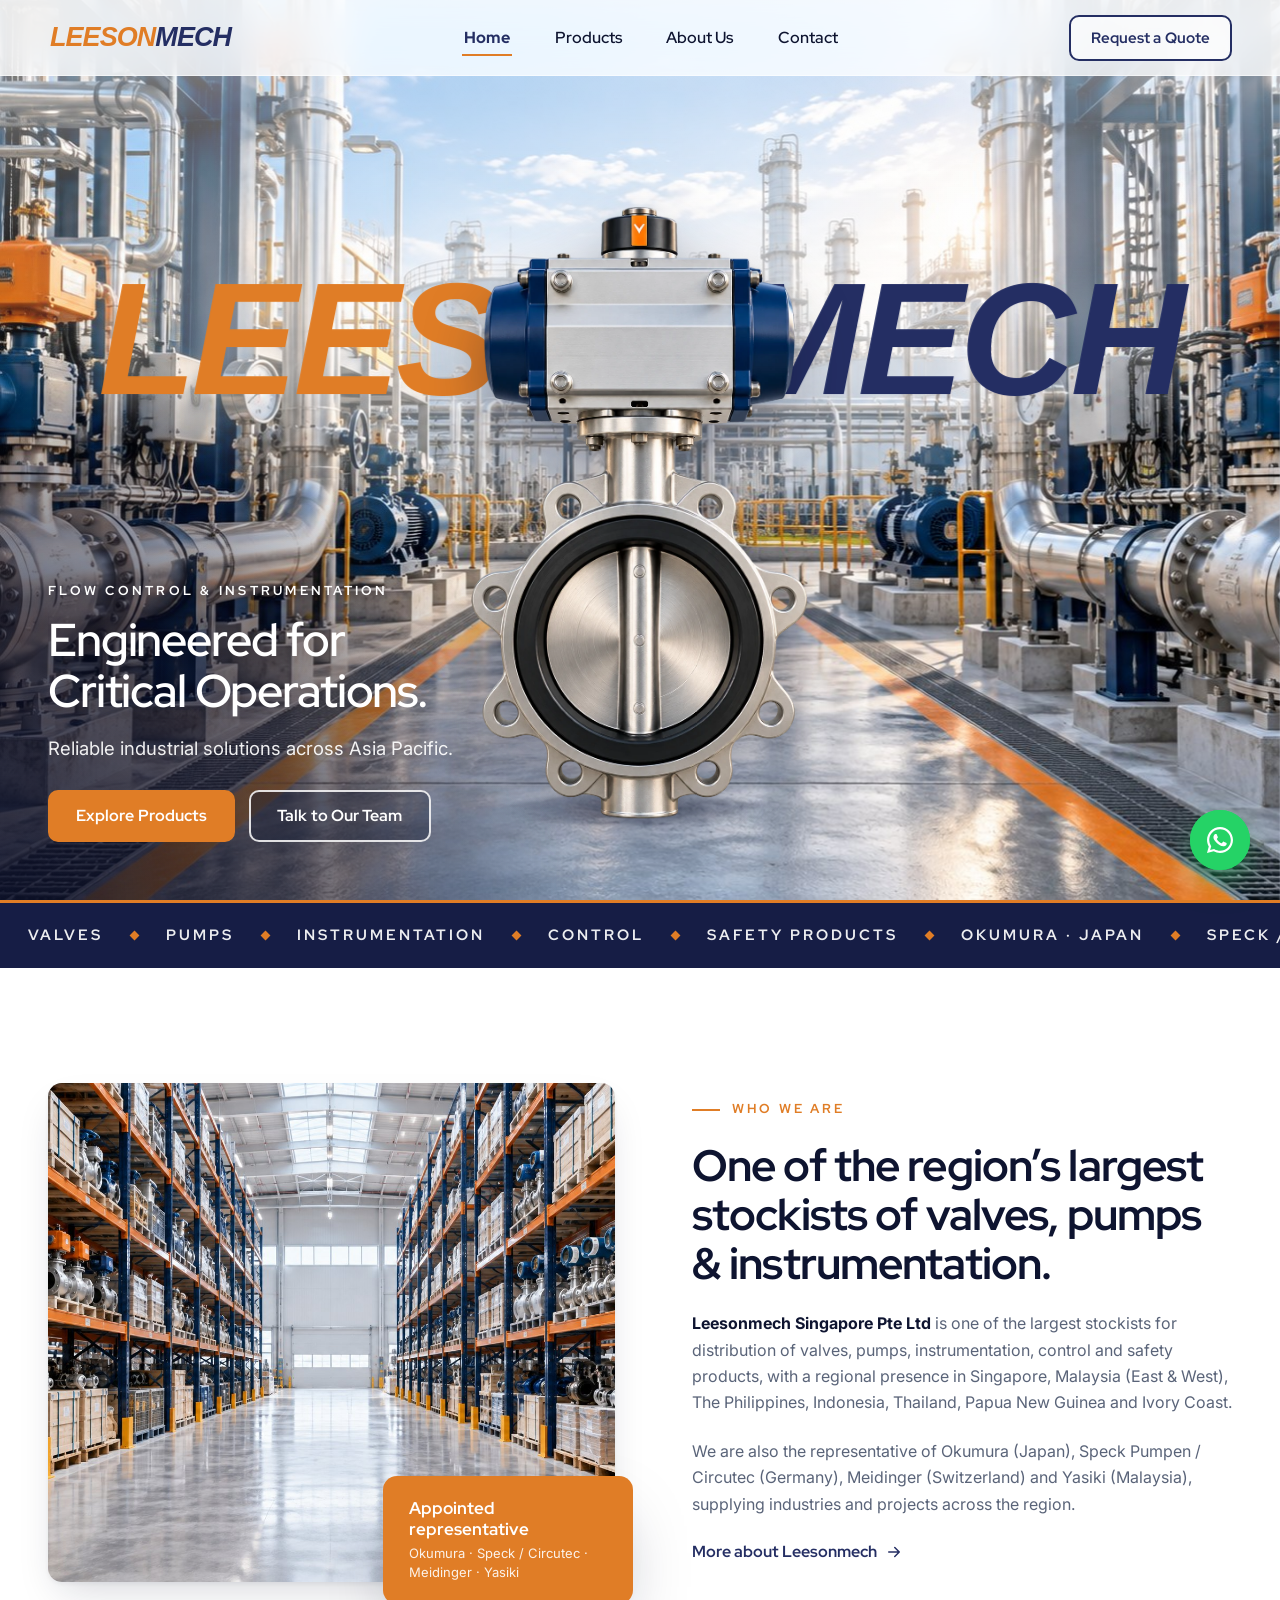
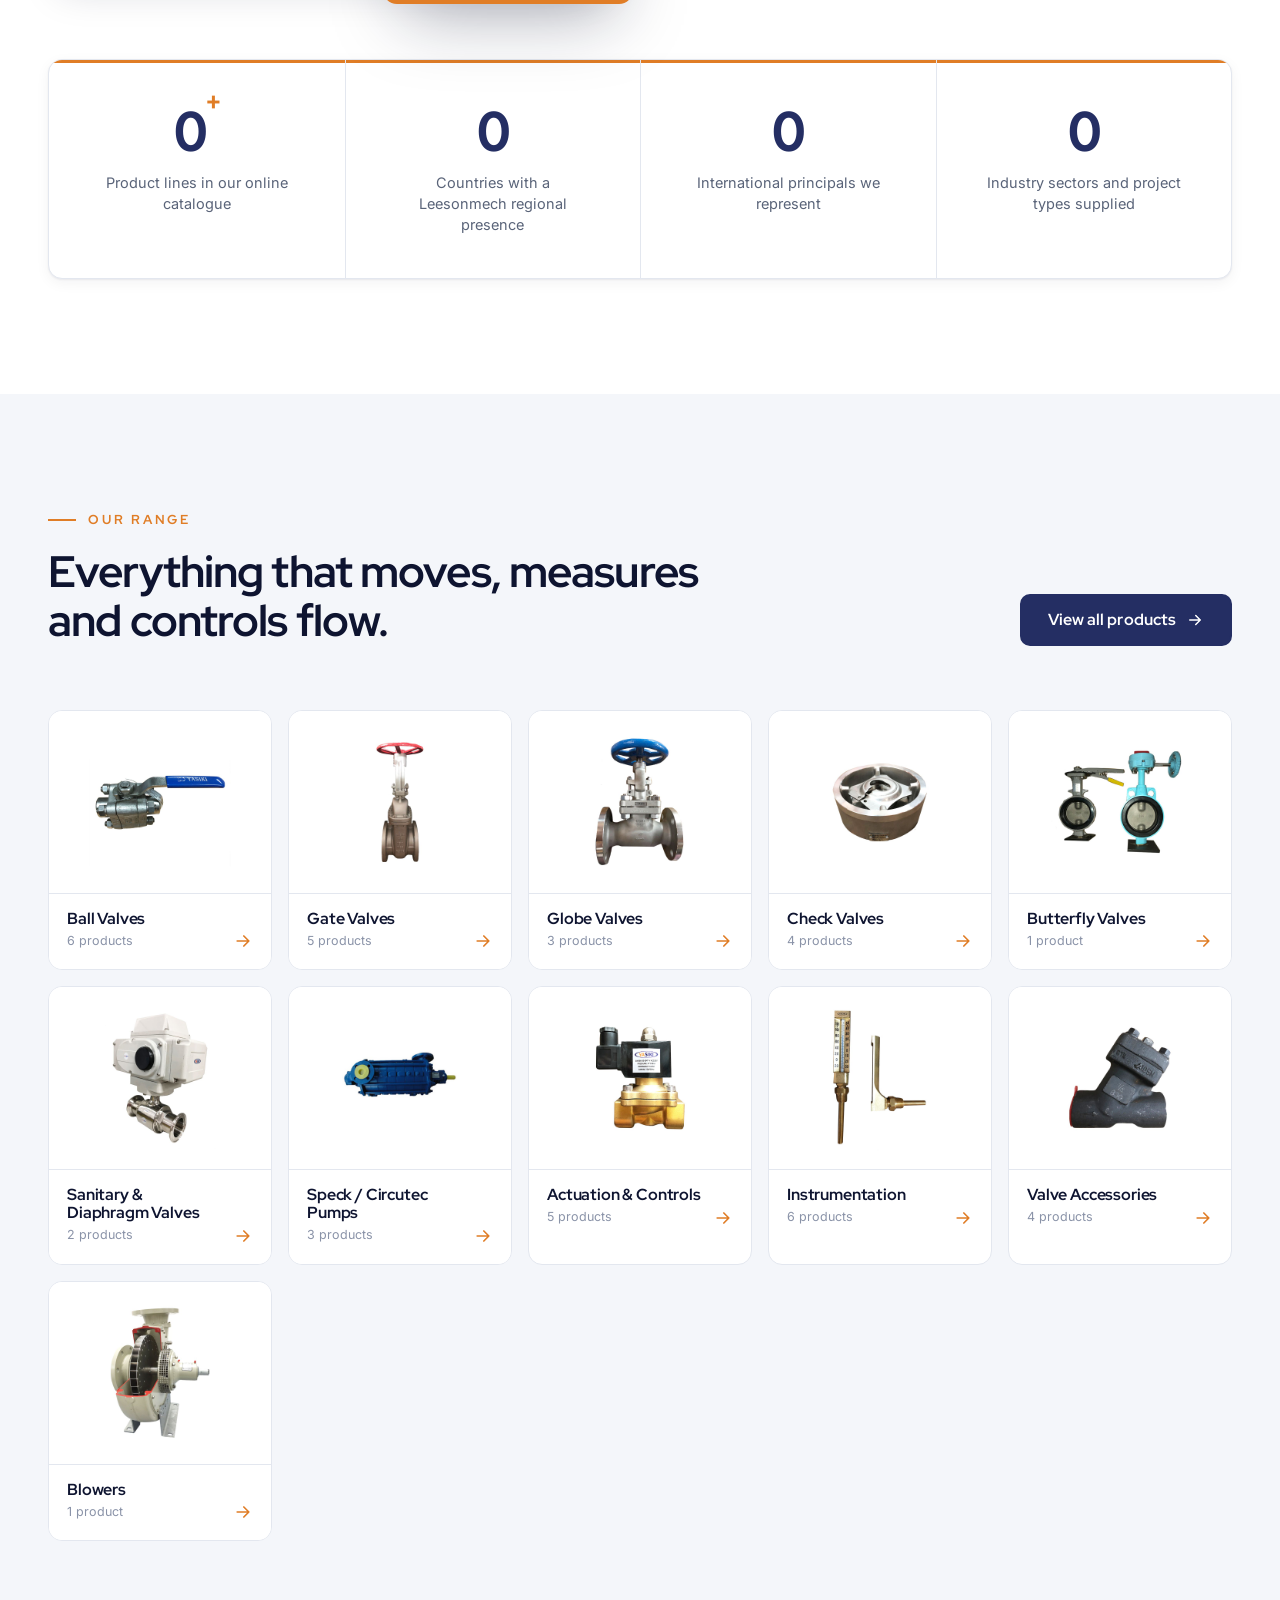
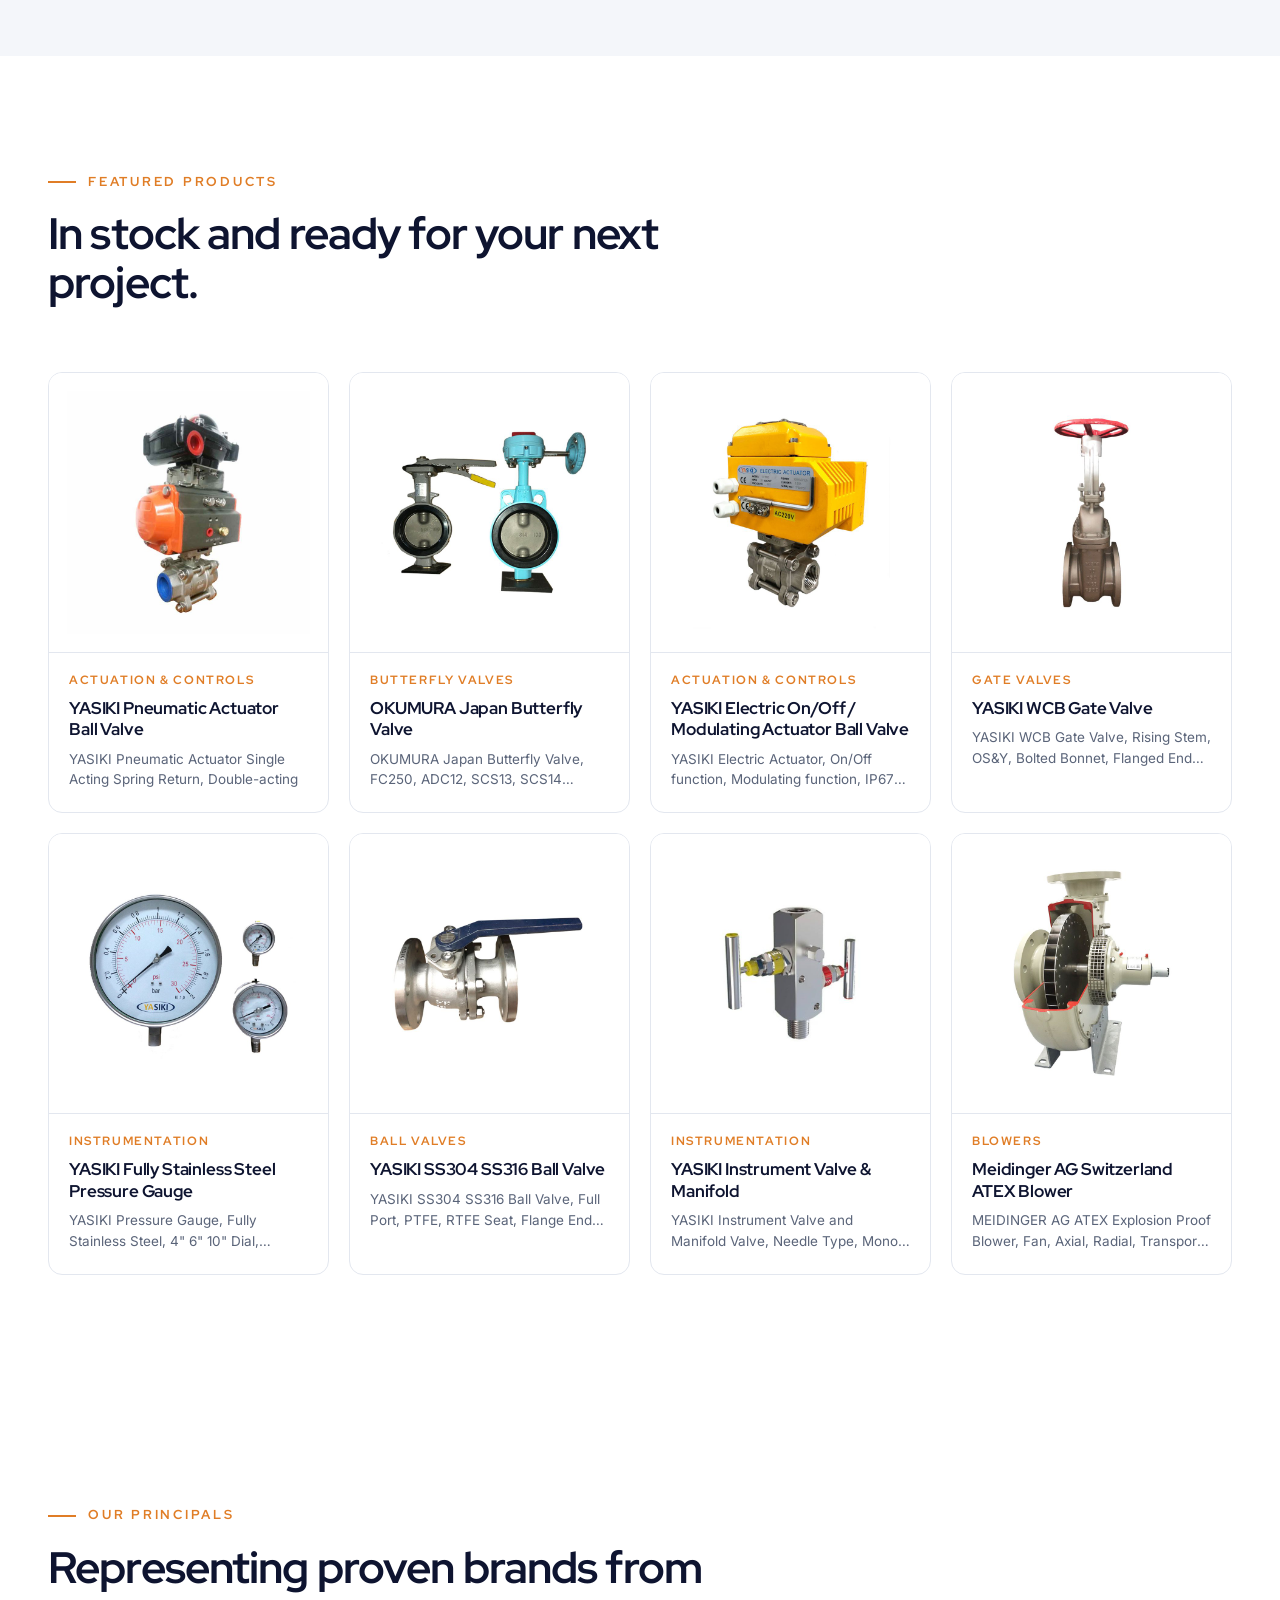
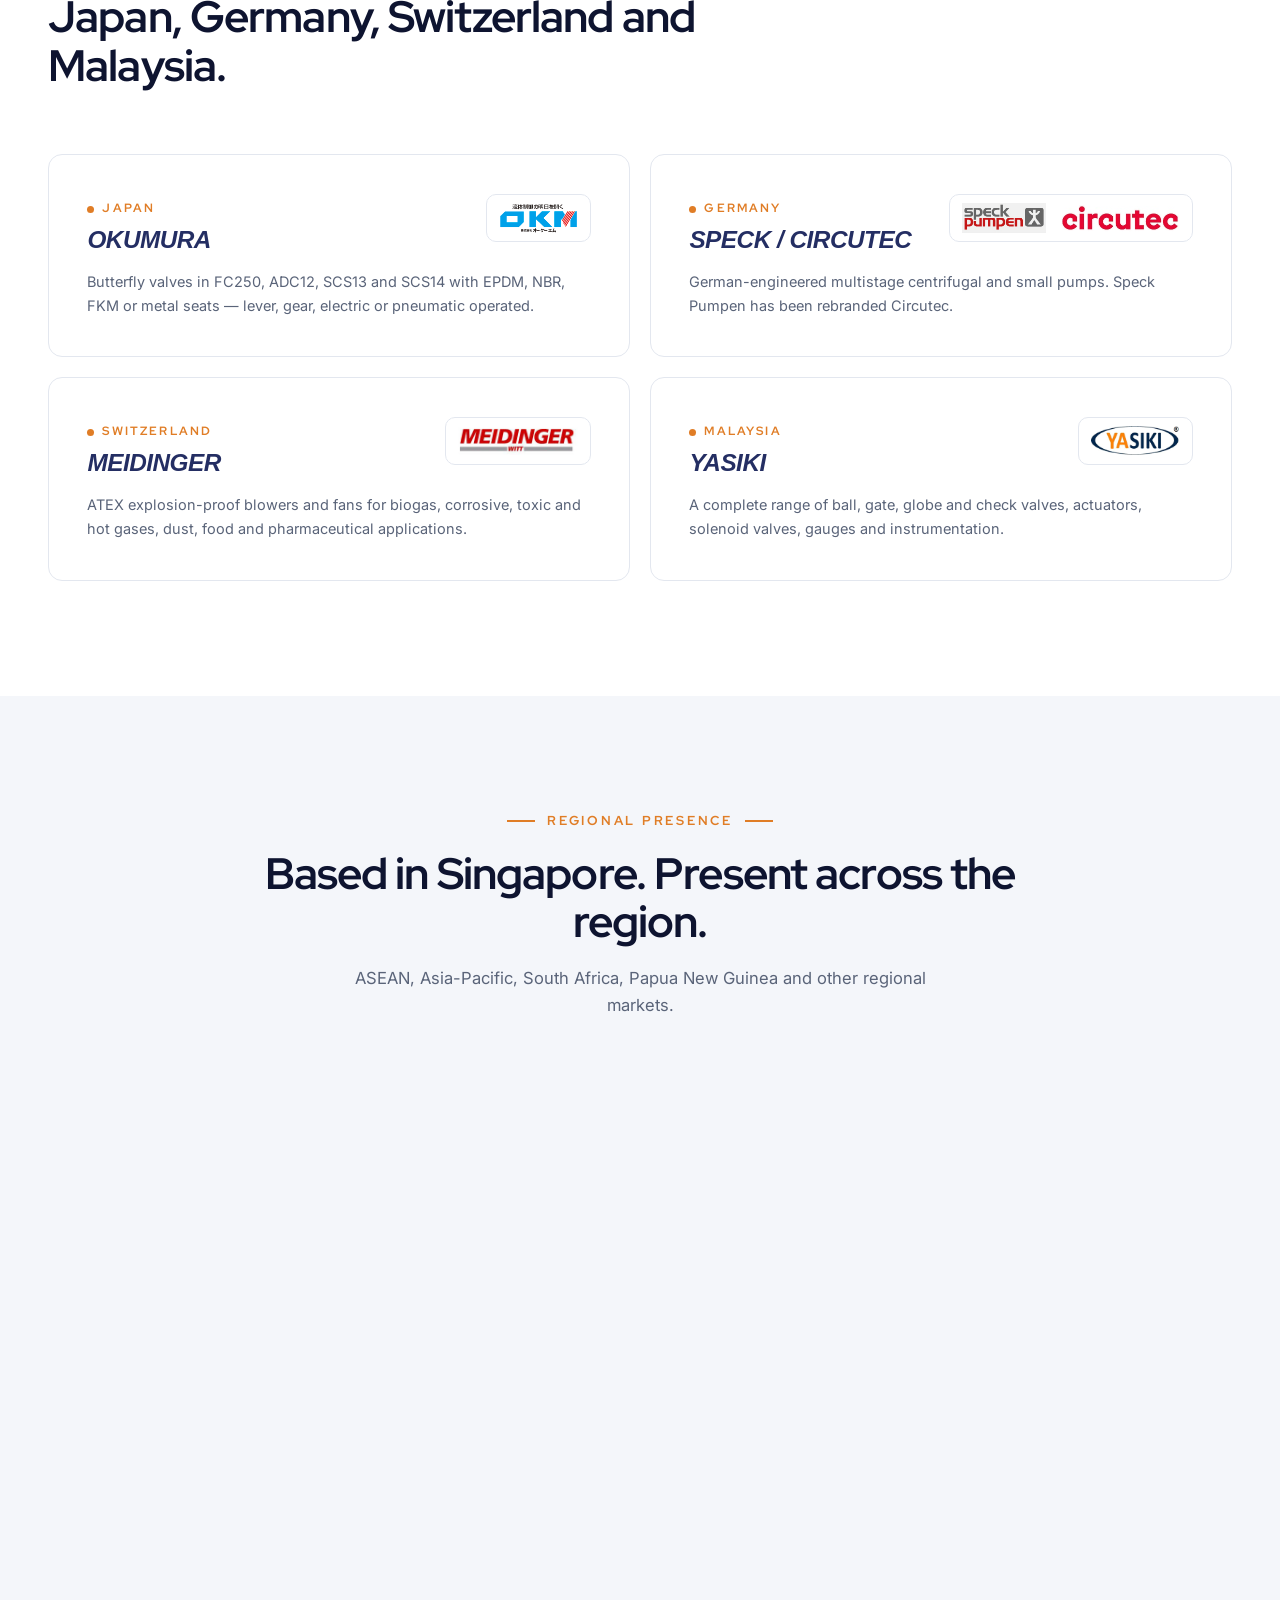
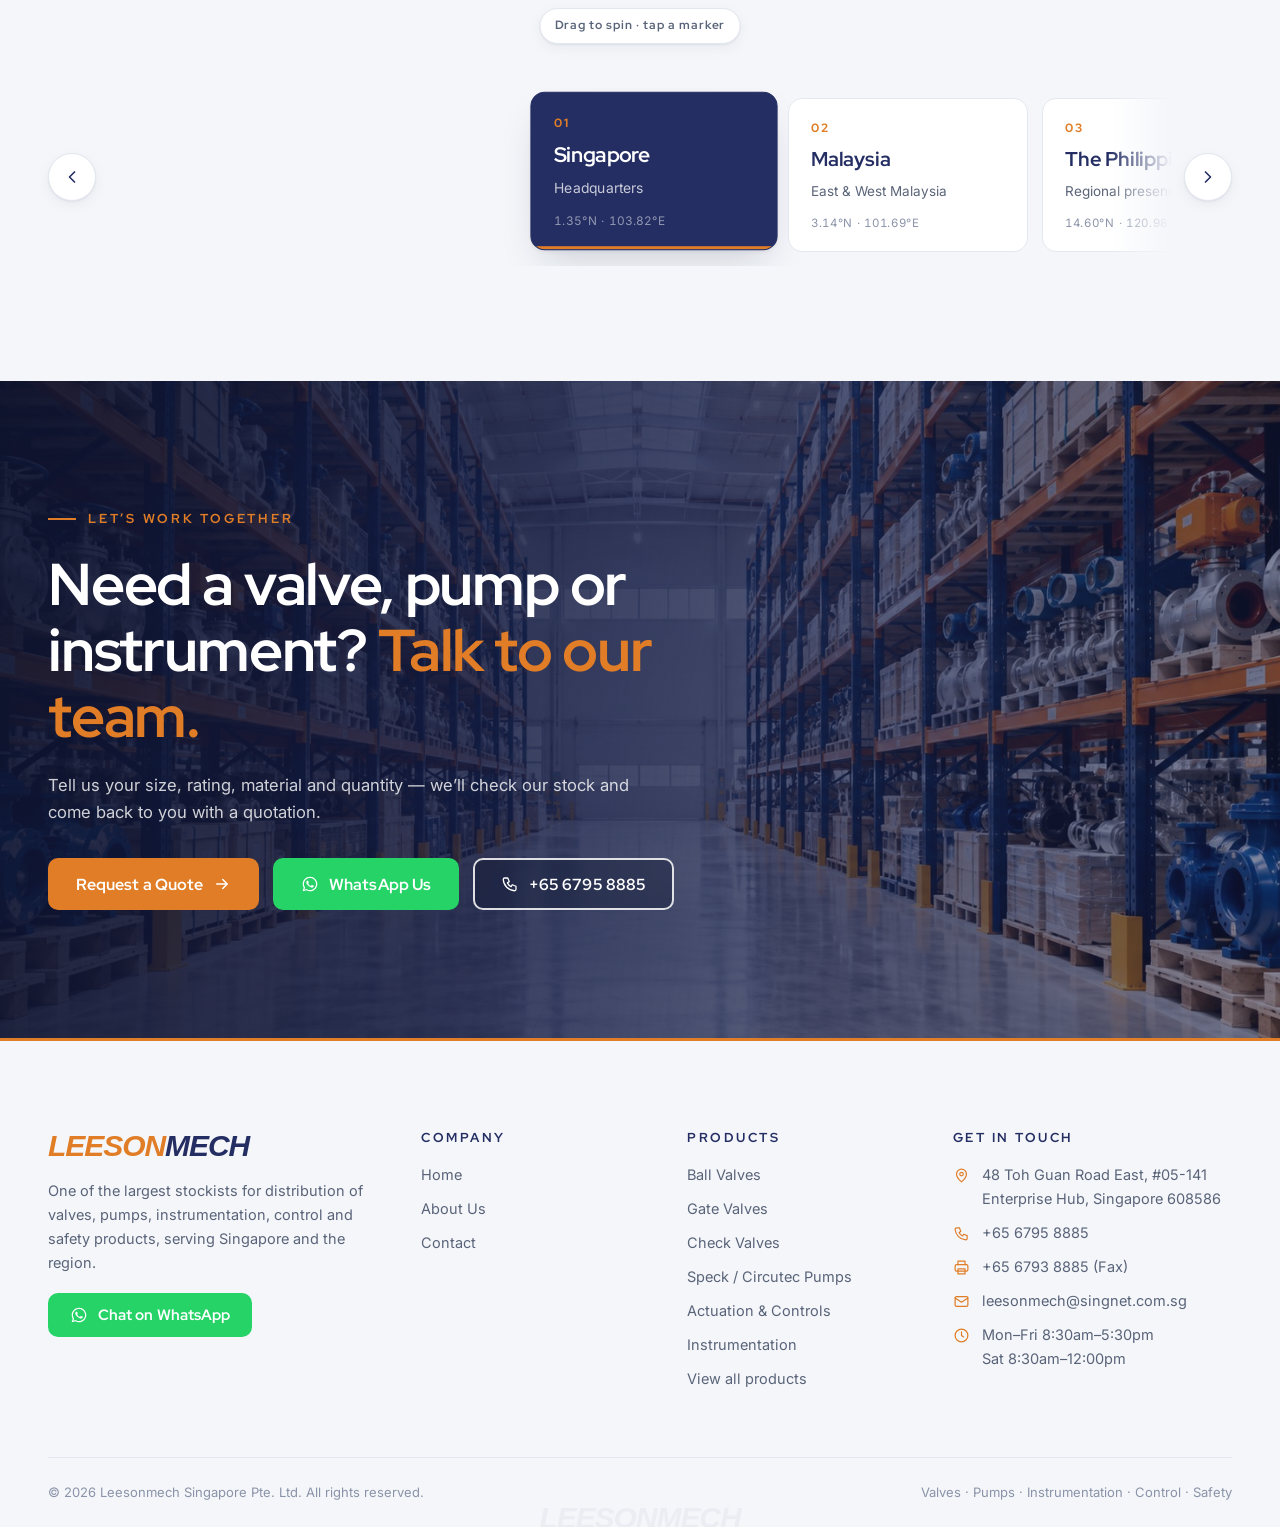
==== commit 3686cd20: "Client review round 1: brand logos, pumps, footer colours, WhatsApp number - Footer switched to a li" ====
--- a/index.html
+++ b/index.html
@@ -72,7 +72,7 @@
 </section>
 
 <div class="marquee" aria-hidden="true"><div class="marquee__track"><div class="marquee__group">
-  <span>Valves</span><i></i><span>Pumps</span><i></i><span>Instrumentation</span><i></i><span>Control</span><i></i><span>Safety Products</span><i></i><span>Okumura &middot; Japan</span><i></i><span>Speck Pumpen &middot; Germany</span><i></i><span>Yasiki &middot; Malaysia</span><i></i>
+  <span>Valves</span><i></i><span>Pumps</span><i></i><span>Instrumentation</span><i></i><span>Control</span><i></i><span>Safety Products</span><i></i><span>Okumura &middot; Japan</span><i></i><span>Speck / Circutec &middot; Germany</span><i></i><span>Meidinger &middot; Switzerland</span><i></i><span>Yasiki &middot; Malaysia</span><i></i>
 </div></div></div>
 
 <section class="section" id="about">
@@ -80,20 +80,20 @@
     <div class="intro">
       <div class="intro__media" data-reveal="left">
         <div class="img-reveal"><img src="assets/img/bg/products.jpg" alt="Leesonmech warehouse stocked with valves and pumps" loading="lazy"></div>
-        <div class="intro__badge"><b>Appointed representative</b><span>Okumura &middot; Speck Pumpen &middot; Yasiki</span></div>
+        <div class="intro__badge"><b>Appointed representative</b><span>Okumura &middot; Speck / Circutec &middot; Meidinger &middot; Yasiki</span></div>
       </div>
       <div class="intro__body">
         <span class="eyebrow" data-reveal>Who we are</span>
         <h2 class="h-lg" data-reveal style="--d:1">One of the region&rsquo;s largest stockists of valves, pumps &amp; instrumentation.</h2>
         <p data-reveal style="--d:2"><strong>Leesonmech Singapore Pte Ltd</strong> is one of the largest stockists for distribution of valves, pumps, instrumentation, control and safety products, with a regional presence in Singapore, Malaysia (East &amp; West), The Philippines, Indonesia, Thailand, Papua New Guinea and Ivory Coast.</p>
-        <p data-reveal style="--d:3">We are also the representative of Okumura (Japan), Speck Pumpen (Germany) and Yasiki (Malaysia), supplying industries and projects across the region.</p>
+        <p data-reveal style="--d:3">We are also the representative of Okumura (Japan), Speck Pumpen / Circutec (Germany), Meidinger (Switzerland) and Yasiki (Malaysia), supplying industries and projects across the region.</p>
         <a class="link-arrow" href="about.html" data-reveal style="--d:4">More about Leesonmech <svg class="arrow" viewBox="0 0 24 24" fill="none" stroke="currentColor" stroke-width="2" stroke-linecap="round" stroke-linejoin="round" aria-hidden="true"><path d="M5 12h14M13 6l6 6-6 6"/></svg></a>
       </div>
     </div>
     <div class="stats">
-      <div class="stat"><div class="stat__num" data-count="35">35<sup>+</sup></div><div class="stat__label">Product lines in our online catalogue</div></div>
+      <div class="stat"><div class="stat__num" data-count="40">40<sup>+</sup></div><div class="stat__label">Product lines in our online catalogue</div></div>
       <div class="stat"><div class="stat__num" data-count="7">7</div><div class="stat__label">Countries with a Leesonmech regional presence</div></div>
-      <div class="stat"><div class="stat__num" data-count="3">3</div><div class="stat__label">International principals we represent</div></div>
+      <div class="stat"><div class="stat__num" data-count="4">4</div><div class="stat__label">International principals we represent</div></div>
       <div class="stat"><div class="stat__num" data-count="8">8</div><div class="stat__label">Industry sectors and project types supplied</div></div>
     </div>
   </div>
@@ -126,9 +126,9 @@
   <div class="wrap">
     <div class="section-head">
       <span class="eyebrow" data-reveal>Our principals</span>
-      <h2 class="h-lg" data-reveal style="--d:1">Representing proven names from Japan, Germany and Malaysia.</h2>
-    </div>
-    <div class="brands"><div class="brand" data-reveal style="--d:0"><span class="brand__origin">Japan</span><div class="brand__name">OKUMURA</div><p>Butterfly valves in FC250, ADC12, SCS13 and SCS14 with EPDM, NBR, FKM or metal seats &mdash; lever, gear, electric or pneumatic operated.</p></div><div class="brand" data-reveal style="--d:1"><span class="brand__origin">Germany</span><div class="brand__name">SPECK PUMPEN</div><p>German-engineered pumps, supplied and supported by Leesonmech as the appointed representative for the region.</p></div><div class="brand" data-reveal style="--d:2"><span class="brand__origin">Malaysia</span><div class="brand__name">YASIKI</div><p>A complete range of ball, gate, globe and check valves, actuators, solenoid valves, gauges and instrumentation.</p></div></div>
+      <h2 class="h-lg" data-reveal style="--d:1">Representing proven brands from Japan, Germany, Switzerland and Malaysia.</h2>
+    </div>
+    <div class="brands"><div class="brand" data-reveal style="--d:0"><div class="brand__head"><div><span class="brand__origin">Japan</span><div class="brand__name">OKUMURA</div></div><div class="brand__logos"><img src="assets/img/brands/okumura.png" alt="Okumura logo" loading="lazy"></div></div><p>Butterfly valves in FC250, ADC12, SCS13 and SCS14 with EPDM, NBR, FKM or metal seats &mdash; lever, gear, electric or pneumatic operated.</p></div><div class="brand" data-reveal style="--d:1"><div class="brand__head"><div><span class="brand__origin">Germany</span><div class="brand__name">SPECK / CIRCUTEC</div></div><div class="brand__logos"><img src="assets/img/brands/speck.png" alt="Speck logo" loading="lazy"><img src="assets/img/brands/circutec.png" alt="Circutec logo" loading="lazy"></div></div><p>German-engineered multistage centrifugal and small pumps. Speck Pumpen has been rebranded Circutec.</p></div><div class="brand" data-reveal style="--d:2"><div class="brand__head"><div><span class="brand__origin">Switzerland</span><div class="brand__name">MEIDINGER</div></div><div class="brand__logos"><img src="assets/img/brands/meidinger.png" alt="Meidinger logo" loading="lazy"></div></div><p>ATEX explosion-proof blowers and fans for biogas, corrosive, toxic and hot gases, dust, food and pharmaceutical applications.</p></div><div class="brand" data-reveal style="--d:3"><div class="brand__head"><div><span class="brand__origin">Malaysia</span><div class="brand__name">YASIKI</div></div><div class="brand__logos"><img src="assets/img/brands/yasiki.png" alt="Yasiki logo" loading="lazy"></div></div><p>A complete range of ball, gate, globe and check valves, actuators, solenoid valves, gauges and instrumentation.</p></div></div>
   </div>
 </section>
 
@@ -138,7 +138,7 @@
     <div class="section-head section-head--center">
       <span class="eyebrow" data-reveal>Regional presence</span>
       <h2 class="h-lg" data-reveal style="--d:1">Based in Singapore. Present across the region.</h2>
-      <p class="lead" data-reveal style="--d:2">Our dealer territory covers all of ASEAN and Asia Pacific, as well as Guinea, Papua New Guinea and South Africa.</p>
+      <p class="lead" data-reveal style="--d:2">ASEAN, Asia-Pacific, South Africa, Papua New Guinea and other regional markets.</p>
     </div>
     <div class="globe" data-globe data-reveal="zoom" tabindex="0" aria-label="Interactive globe of Leesonmech locations. Drag to rotate; use arrow keys to change country.">
       <canvas></canvas>
@@ -193,6 +193,7 @@
           <li><a href="products.html?cat=ball">Ball Valves</a></li>
           <li><a href="products.html?cat=gate">Gate Valves</a></li>
           <li><a href="products.html?cat=check">Check Valves</a></li>
+          <li><a href="products.html?cat=pump">Speck / Circutec Pumps</a></li>
           <li><a href="products.html?cat=control">Actuation &amp; Controls</a></li>
           <li><a href="products.html?cat=instrument">Instrumentation</a></li>
           <li><a href="products.html">View all products</a></li>
--- a/assets/css/style.css
+++ b/assets/css/style.css
@@ -387,13 +387,17 @@
 /* ==========================================================================
    Principals / brands + regions
    ========================================================================== */
-.brands { display: grid; grid-template-columns: repeat(3, 1fr); gap: 20px; }
+.brands { display: grid; grid-template-columns: repeat(2, 1fr); gap: 20px; }
 .brand { padding: clamp(26px, 3vw, 40px); border: 1px solid var(--line); border-radius: var(--radius); background: #fff; display: grid; gap: 10px; position: relative; overflow: hidden; transition: transform .7s var(--ease-out), box-shadow .7s var(--ease-out); }
 .brand:hover { transform: translateY(-5px); box-shadow: var(--shadow-md); }
-.brand__name { font-family: var(--font-mark); font-style: italic; font-weight: 700; font-size: clamp(26px, 2.8vw, 36px); letter-spacing: -.02em; color: var(--navy); }
+.brand__name { font-family: var(--font-mark); font-style: italic; font-weight: 700; font-size: clamp(22px, 1.9vw, 27px); letter-spacing: -.02em; color: var(--navy); }
 .brand__origin { display: inline-flex; align-items: center; gap: 8px; font-family: var(--font-head); font-size: 12px; font-weight: 700; letter-spacing: .18em; text-transform: uppercase; color: var(--orange); }
 .brand__origin::before { content: ""; width: 7px; height: 7px; border-radius: 50%; background: currentColor; }
 .brand p { font-size: 14.5px; color: var(--steel); }
+.brand__head { display: flex; justify-content: space-between; align-items: flex-start; gap: 14px; flex-wrap: wrap; }
+.brand__head > div:first-child { min-width: 0; }
+.brand__logos { flex: none; display: flex; gap: 14px; align-items: center; max-width: 100%; padding: 8px 12px; border: 1px solid var(--line); border-radius: 10px; background: #fff; }
+.brand__logos img { height: 30px; width: auto; max-width: 120px; object-fit: contain; }
 
 
 /* ==========================================================================
@@ -486,6 +490,9 @@
 .scope__item:hover { transform: translateY(-5px); box-shadow: var(--shadow-md); }
 .scope__item svg { width: 34px; height: 34px; color: var(--orange); }
 .scope__item b { font-family: var(--font-head); font-size: 17px; }
+.scope__item .arrow { width: 20px; height: 20px; color: var(--orange); justify-self: end; transition: transform .5s var(--ease-out); }
+.scope__item:hover .arrow { transform: translateX(5px); }
+a.scope__item:hover b { color: var(--navy); }
 
 /* ==========================================================================
    Products page
@@ -506,6 +513,7 @@
 .search input:focus { outline: 0; border-color: var(--navy); background: #fff; box-shadow: 0 0 0 4px rgba(36, 46, 99, .1); }
 .result-line { display: flex; justify-content: space-between; align-items: baseline; gap: 16px; margin-bottom: 26px; color: var(--steel); font-size: 14.5px; }
 .result-line h2 { font-size: clamp(1.4rem, 2.2vw, 1.9rem); color: var(--ink); }
+.empty[hidden] { display: none; }
 .empty { grid-column: 1 / -1; text-align: center; padding: 70px 20px; border: 1px dashed var(--line); border-radius: var(--radius); color: var(--steel); display: grid; gap: 14px; justify-items: center; }
 
 /* modal */
@@ -570,19 +578,18 @@
 /* ==========================================================================
    Footer
    ========================================================================== */
-.footer { background: var(--ink); color: rgba(255, 255, 255, .7); padding-top: clamp(64px, 7vw, 96px); font-size: 14.5px; position: relative; overflow: hidden; }
+.footer { background: var(--mist); color: var(--steel); padding-top: clamp(64px, 7vw, 96px); font-size: 14.5px; position: relative; overflow: hidden; border-top: 3px solid var(--orange); }
 .footer__top { display: grid; grid-template-columns: 1.5fr 1fr 1fr 1.3fr; gap: clamp(28px, 4vw, 64px); padding-bottom: 56px; }
 .footer .mark { font-size: 30px; }
-.footer .mark .n { color: #fff; }
 .footer__about { display: grid; gap: 18px; align-content: start; max-width: 340px; }
-.footer h4 { font-size: 12.5px; letter-spacing: .2em; text-transform: uppercase; color: #fff; margin-bottom: 18px; }
+.footer h4 { font-size: 12.5px; letter-spacing: .2em; text-transform: uppercase; color: var(--navy); margin-bottom: 18px; }
 .footer li { margin-bottom: 10px; }
 .footer a { transition: color .3s; }
-.footer a:hover { color: var(--orange-hot); }
+.footer a:hover { color: var(--orange-deep); }
 .footer__contact li { display: flex; gap: 12px; }
 .footer__contact svg { width: 17px; height: 17px; flex: none; margin-top: 4px; color: var(--orange); }
-.footer__bottom { border-top: 1px solid rgba(255, 255, 255, .1); padding-block: 24px; display: flex; justify-content: space-between; flex-wrap: wrap; gap: 10px; font-size: 13px; color: rgba(255, 255, 255, .5); }
-.footer__ghost { position: absolute; left: 50%; bottom: -0.2em; translate: -50% 0; font-size: clamp(80px, 17vw, 270px); color: rgba(255, 255, 255, .03); pointer-events: none; }
+.footer__bottom { border-top: 1px solid var(--line); padding-block: 24px; display: flex; justify-content: space-between; flex-wrap: wrap; gap: 10px; font-size: 13px; color: var(--steel-light); }
+.footer__ghost { position: absolute; left: 50%; bottom: -0.2em; translate: -50% 0; font-size: clamp(80px, 17vw, 270px); color: rgba(36, 46, 99, .045); pointer-events: none; }
 .footer__ghost .o, .footer__ghost .n { color: inherit; }
 .footer > .wrap { position: relative; }
 
@@ -629,7 +636,6 @@
   .stat:nth-child(3) { border-left: 0; }
   .stat:nth-child(n+3) { border-top: 1px solid var(--line); }
   .industries { grid-template-columns: repeat(2, 1fr); }
-  .brands { grid-template-columns: 1fr; }
   .cats { grid-template-columns: repeat(3, 1fr); }
   .section-head--split { grid-template-columns: 1fr; align-items: start; }
   .modal__panel { grid-template-columns: 1fr; }
@@ -672,6 +678,7 @@
   .industry h3 { font-size: 15px; }
   .form__row { grid-template-columns: 1fr; }
   .footer__top { grid-template-columns: 1fr; }
+  .brands { grid-template-columns: 1fr; }
   .hours div { min-width: 0; }
   .map { aspect-ratio: 4 / 5; }
   .rslide { flex-basis: 200px; }
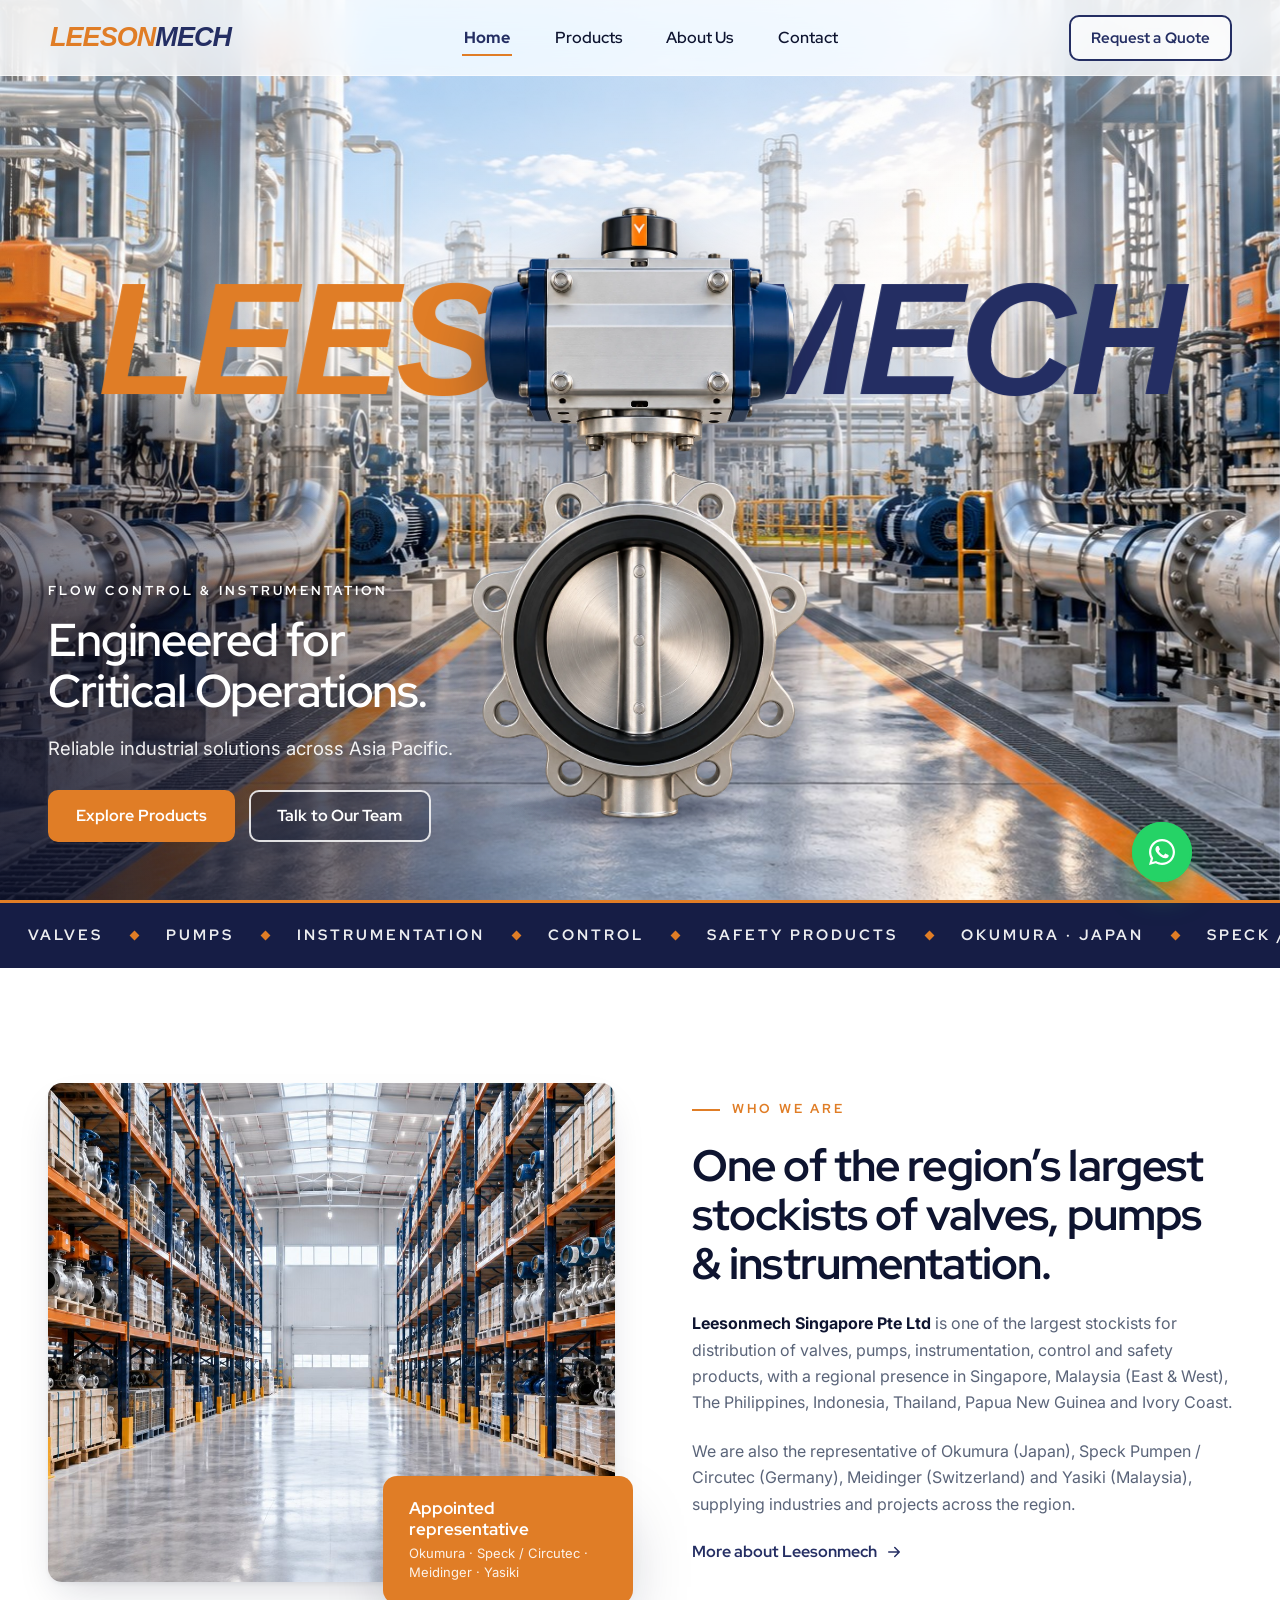
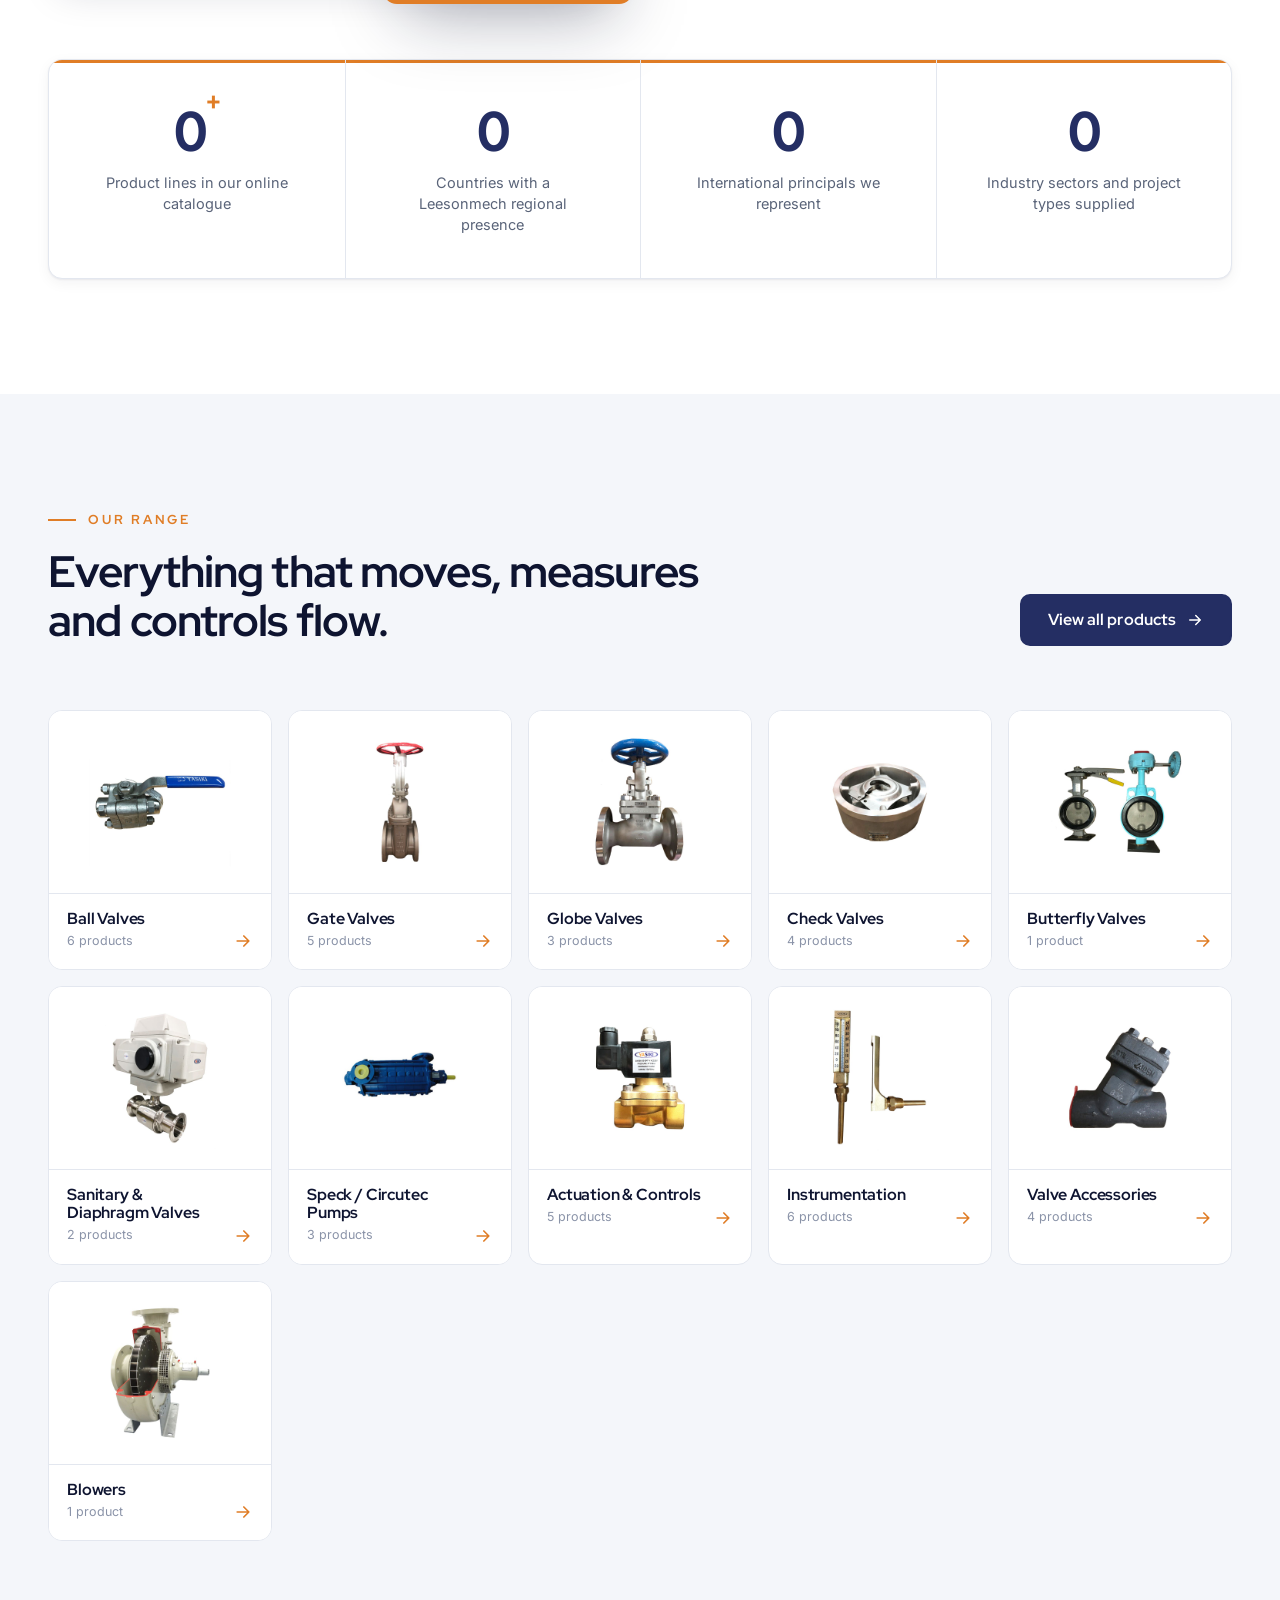
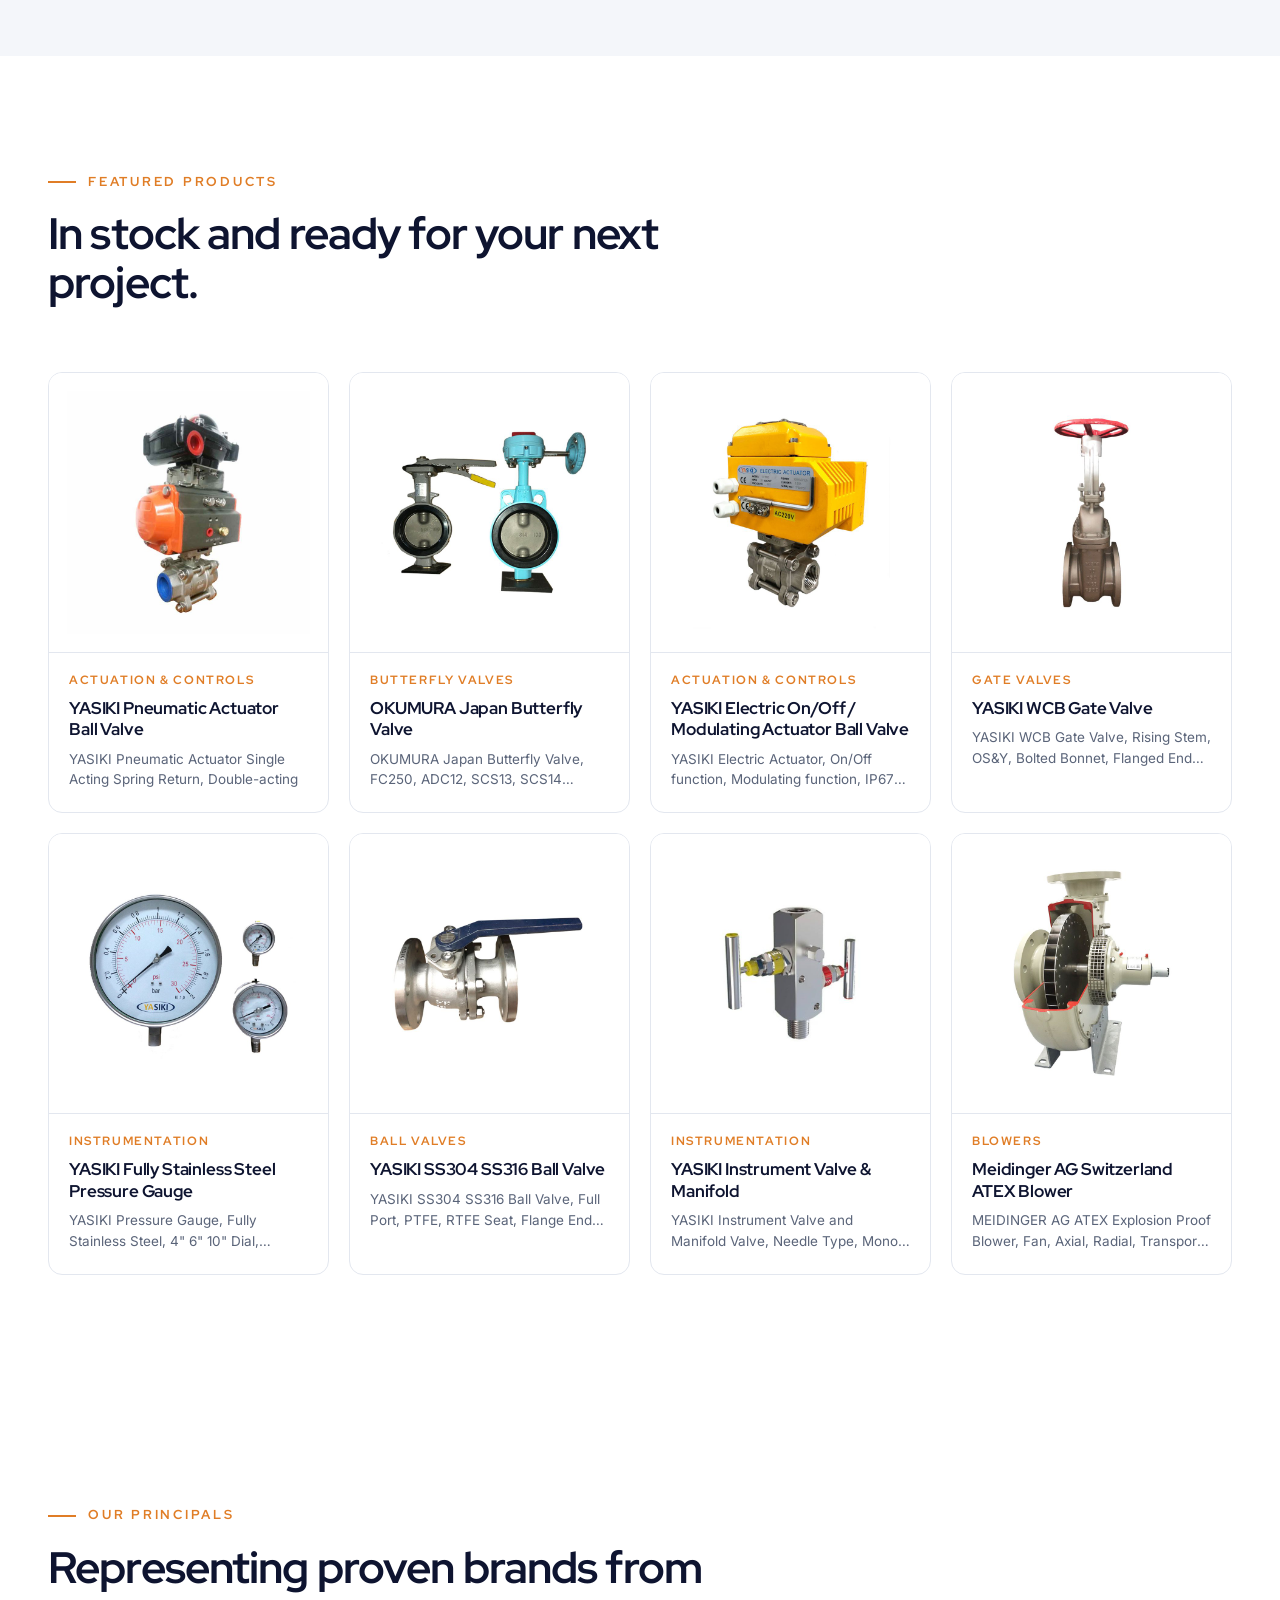
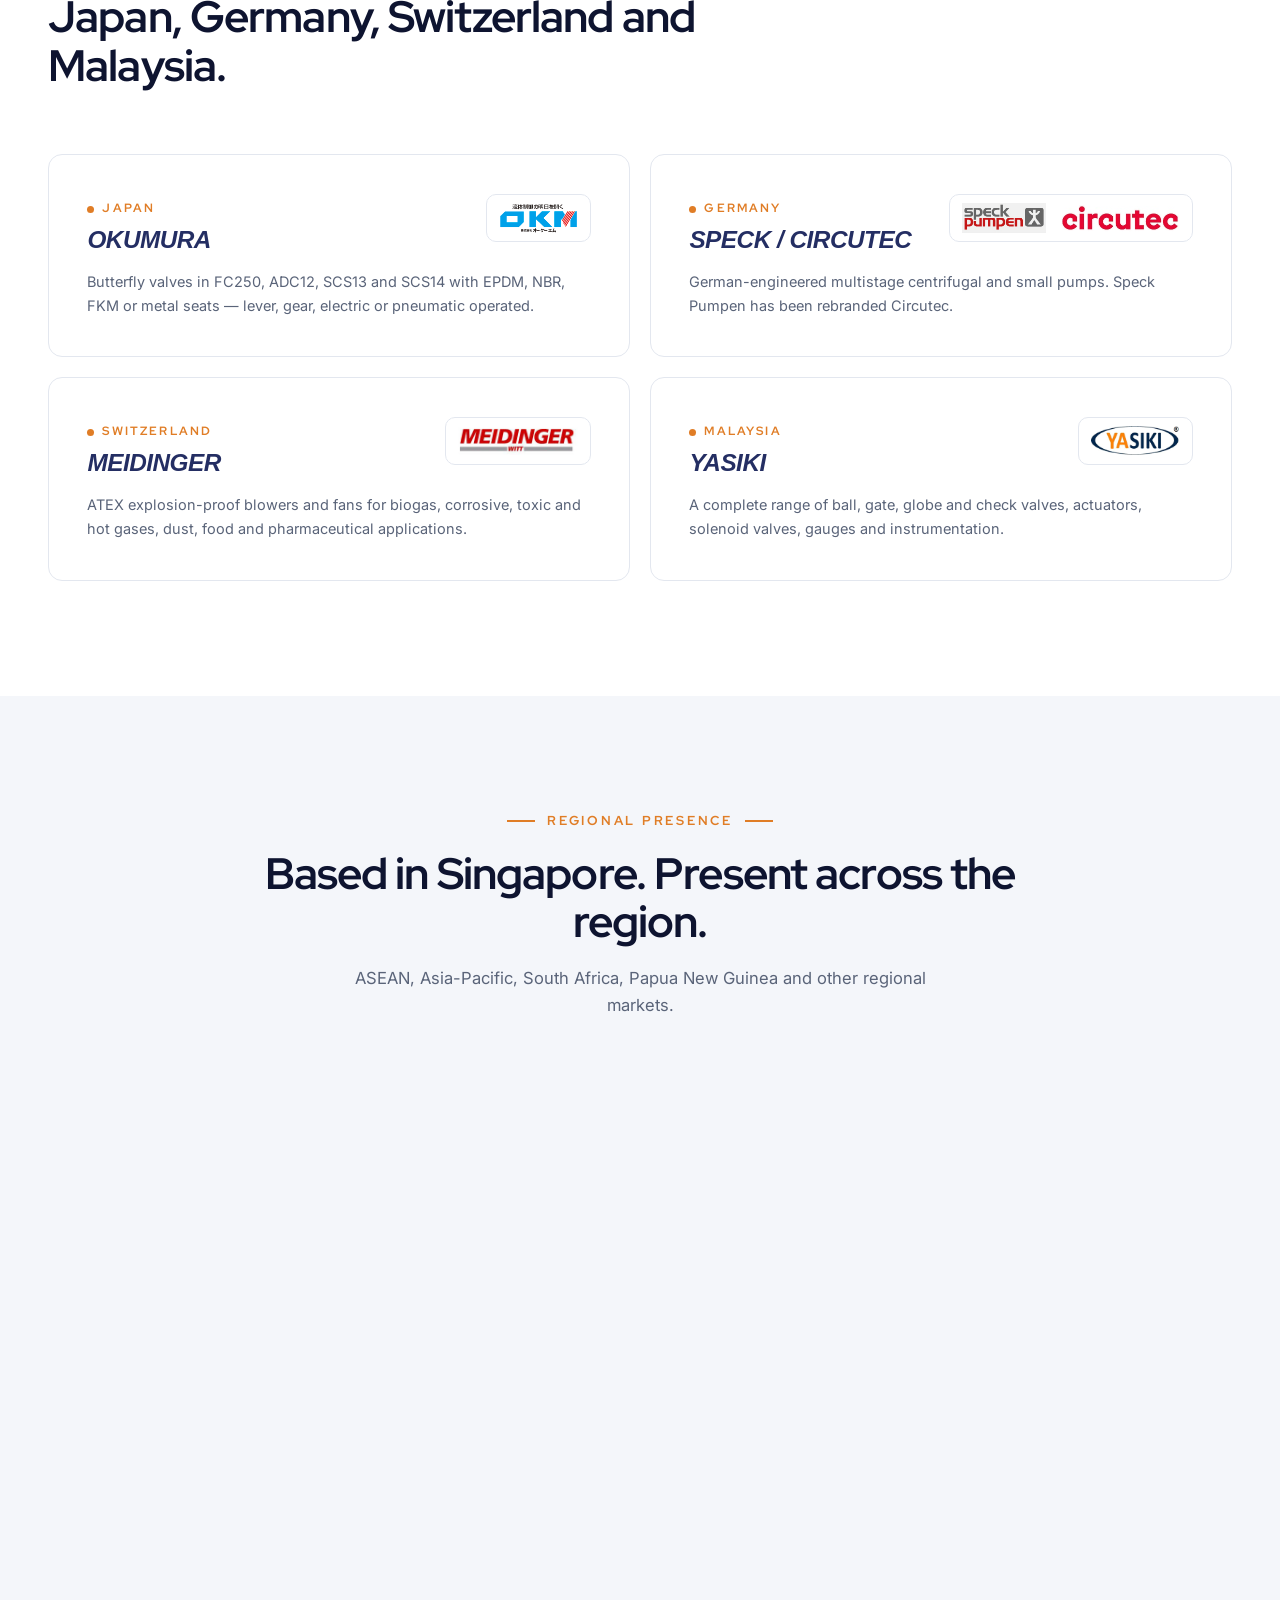
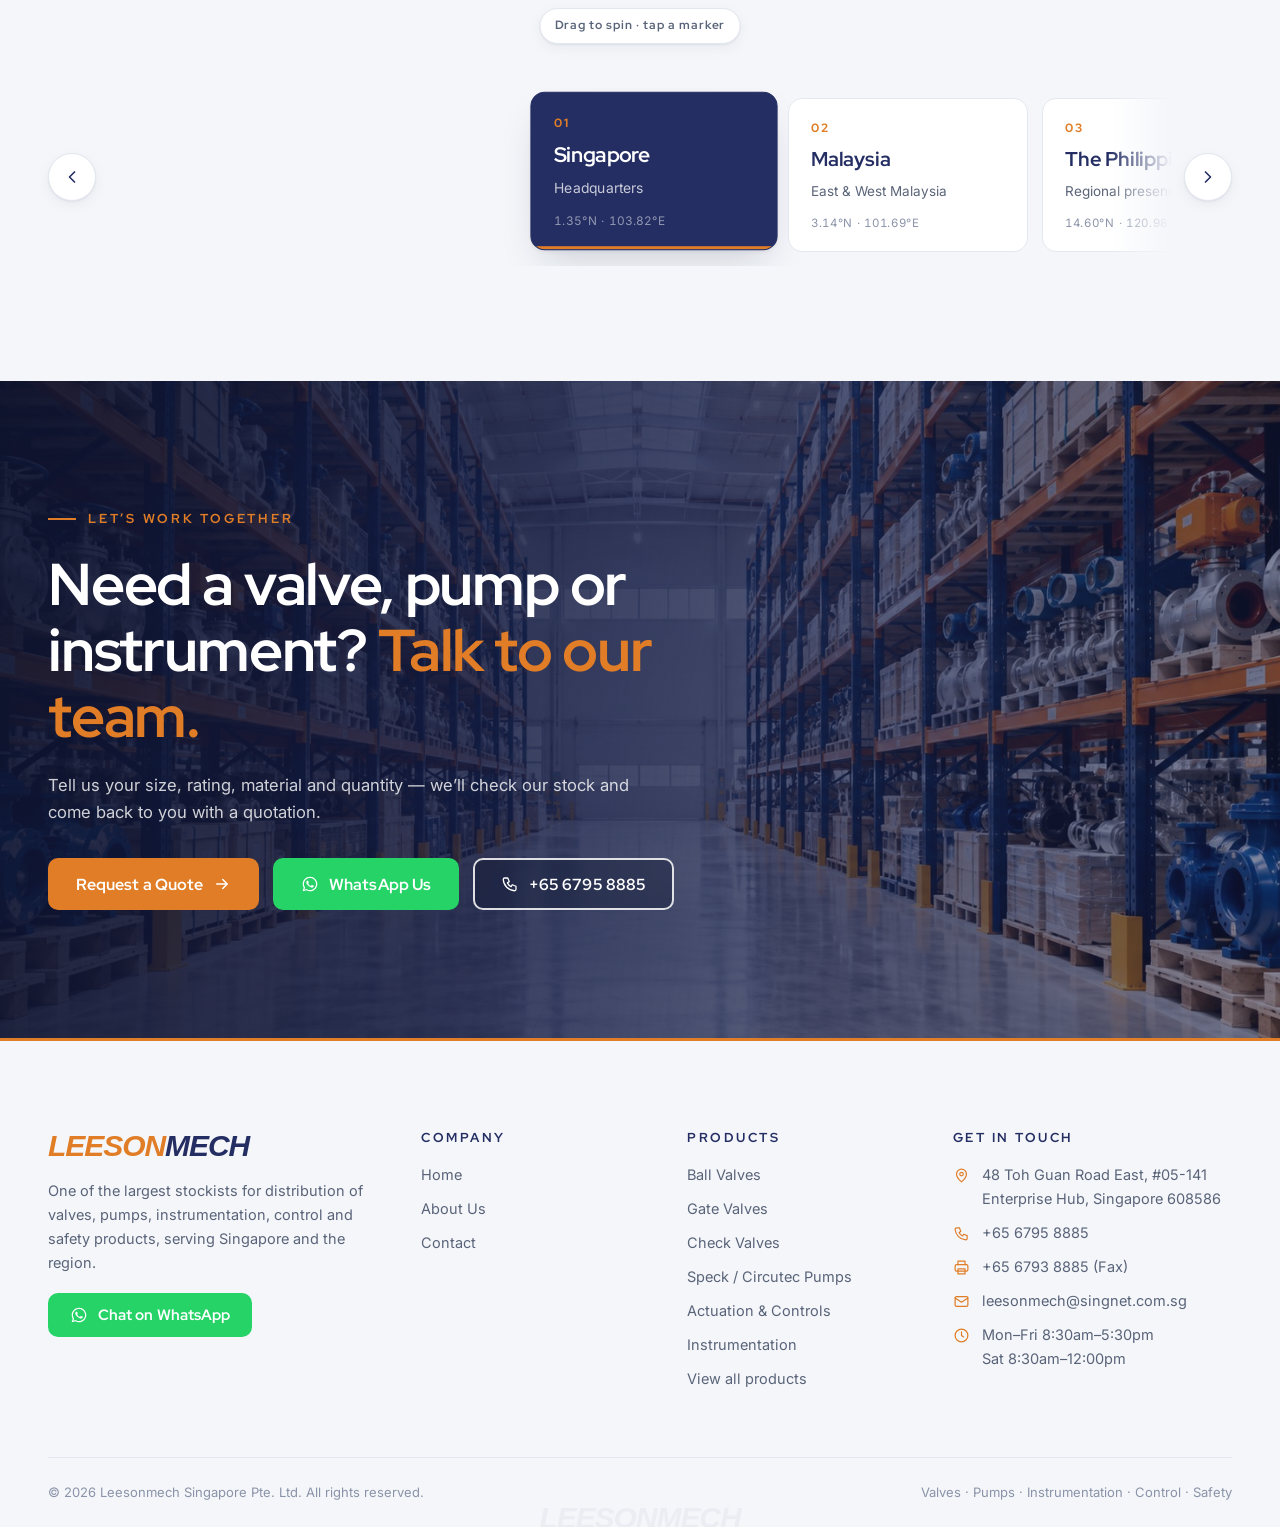
==== commit b22d7e72: "Add AI Convo chatbot, simplify preloader - Load the AI Convo chat widget on every page - Move the Wh" ====
--- a/index.html
+++ b/index.html
@@ -25,8 +25,6 @@
 <div class="loader" aria-hidden="true">
   <div class="loader__inner">
     <div class="mark"><span class="o">LEESON</span><span class="n">MECH</span></div>
-    <div class="loader__bar"><i></i></div>
-    <div class="loader__tag">Flow Control &amp; Instrumentation</div>
   </div>
 </div>
 
@@ -227,5 +225,6 @@
 <script src="assets/js/main.js"></script>
 <script src="assets/js/globe-data.js"></script>
 <script src="assets/js/globe.js"></script>
+<script src="https://aiconvo.sg/w.js" data-bot="85edae32-e169-4623-9f97-1f9d9f4e2c89"></script>
 </body>
 </html>
--- a/assets/css/style.css
+++ b/assets/css/style.css
@@ -127,14 +127,10 @@
 .loader .mark { font-size: clamp(30px, 6vw, 46px); overflow: hidden; padding: 4px 6px; }
 .loader .mark span { display: inline-block; transform: translateY(110%); animation: loaderUp .8s var(--ease-out) forwards; }
 .loader .mark .n { animation-delay: .1s; }
-.loader__bar { width: min(220px, 50vw); height: 3px; background: var(--line); border-radius: 3px; overflow: hidden; }
-.loader__bar i { display: block; height: 100%; width: 100%; background: linear-gradient(90deg, var(--orange), var(--navy)); transform-origin: left; transform: scaleX(0); animation: loaderBar 1.1s var(--ease-in-out) .15s forwards; }
-.loader__tag { font-family: var(--font-head); font-size: 11px; letter-spacing: .3em; text-transform: uppercase; color: var(--steel-light); opacity: 0; animation: fadeIn .6s .35s forwards; }
 body.is-loaded .loader { transform: translateY(-100%); visibility: hidden; }
 .no-loader .loader { display: none; } /* links to a section (e.g. Industries) skip the intro */
 body.is-loaded .loader__inner { opacity: 0; transform: translateY(-30px); }
 @keyframes loaderUp { to { transform: translateY(0); } }
-@keyframes loaderBar { to { transform: scaleX(1); } }
 @keyframes fadeIn { to { opacity: 1; } }
 
 /* ==========================================================================
@@ -597,7 +593,7 @@
    Floating WhatsApp + back-to-top
    ========================================================================== */
 .wa {
-  position: fixed; right: clamp(16px, 2.4vw, 30px); bottom: clamp(16px, 2.4vw, 30px); z-index: 80;
+  position: fixed; right: 88px; bottom: 18px; z-index: 80; /* sits left of the AI chat launcher (20px from the corner, 56px wide) */
   display: flex; align-items: center; height: 60px; border-radius: 999px; background: #25d366; color: #fff;
   box-shadow: 0 14px 34px -8px rgba(37, 211, 102, .65), 0 4px 10px rgba(0, 0, 0, .15);
   transform: translateY(120px); transition: transform 1s var(--ease-out) 2.2s, box-shadow .4s;
@@ -610,7 +606,7 @@
 .wa:hover .wa__label, .wa:focus-visible .wa__label { max-width: 200px; padding-right: 24px; }
 .wa:hover { box-shadow: 0 18px 40px -8px rgba(37, 211, 102, .8), 0 4px 10px rgba(0, 0, 0, .15); }
 @keyframes waRing { 0% { transform: scale(1); opacity: .8; } 70%, 100% { transform: scale(1.7); opacity: 0; } }
-.totop { position: fixed; right: clamp(16px, 2.4vw, 30px); bottom: calc(clamp(16px, 2.4vw, 30px) + 74px); z-index: 79; width: 46px; height: 46px; margin-right: 7px; border-radius: 50%; background: #fff; color: var(--navy); border: 1px solid var(--line); box-shadow: var(--shadow-md); display: grid; place-items: center; opacity: 0; visibility: hidden; transform: translateY(14px); transition: opacity .4s, transform .6s var(--ease-out), visibility 0s .4s, background .3s, color .3s; }
+.totop { position: fixed; right: 18px; bottom: 170px; z-index: 79; width: 46px; height: 46px; margin-right: 7px; border-radius: 50%; background: #fff; color: var(--navy); border: 1px solid var(--line); box-shadow: var(--shadow-md); display: grid; place-items: center; opacity: 0; visibility: hidden; transform: translateY(14px); transition: opacity .4s, transform .6s var(--ease-out), visibility 0s .4s, background .3s, color .3s; }
 .totop.is-on { opacity: 1; visibility: visible; transform: none; transition: opacity .4s, transform .6s var(--ease-out), background .3s, color .3s; }
 .totop:hover { background: var(--navy); color: #fff; }
 .totop svg { width: 18px; height: 18px; }
@@ -685,6 +681,8 @@
   .rslider__track::before, .rslider__track::after { flex-basis: calc(50% - 100px); }
   .rslider__btn { display: none; }
   .wa, .wa__icon { height: 56px; }
+  .wa { right: 88px; bottom: 20px; }
+  .totop { right: 20px; bottom: 166px; margin-right: 5px; }
   .wa__icon { width: 56px; }
   .cta__actions .btn, .modal__actions .btn, .form__actions .btn { width: 100%; }
 }
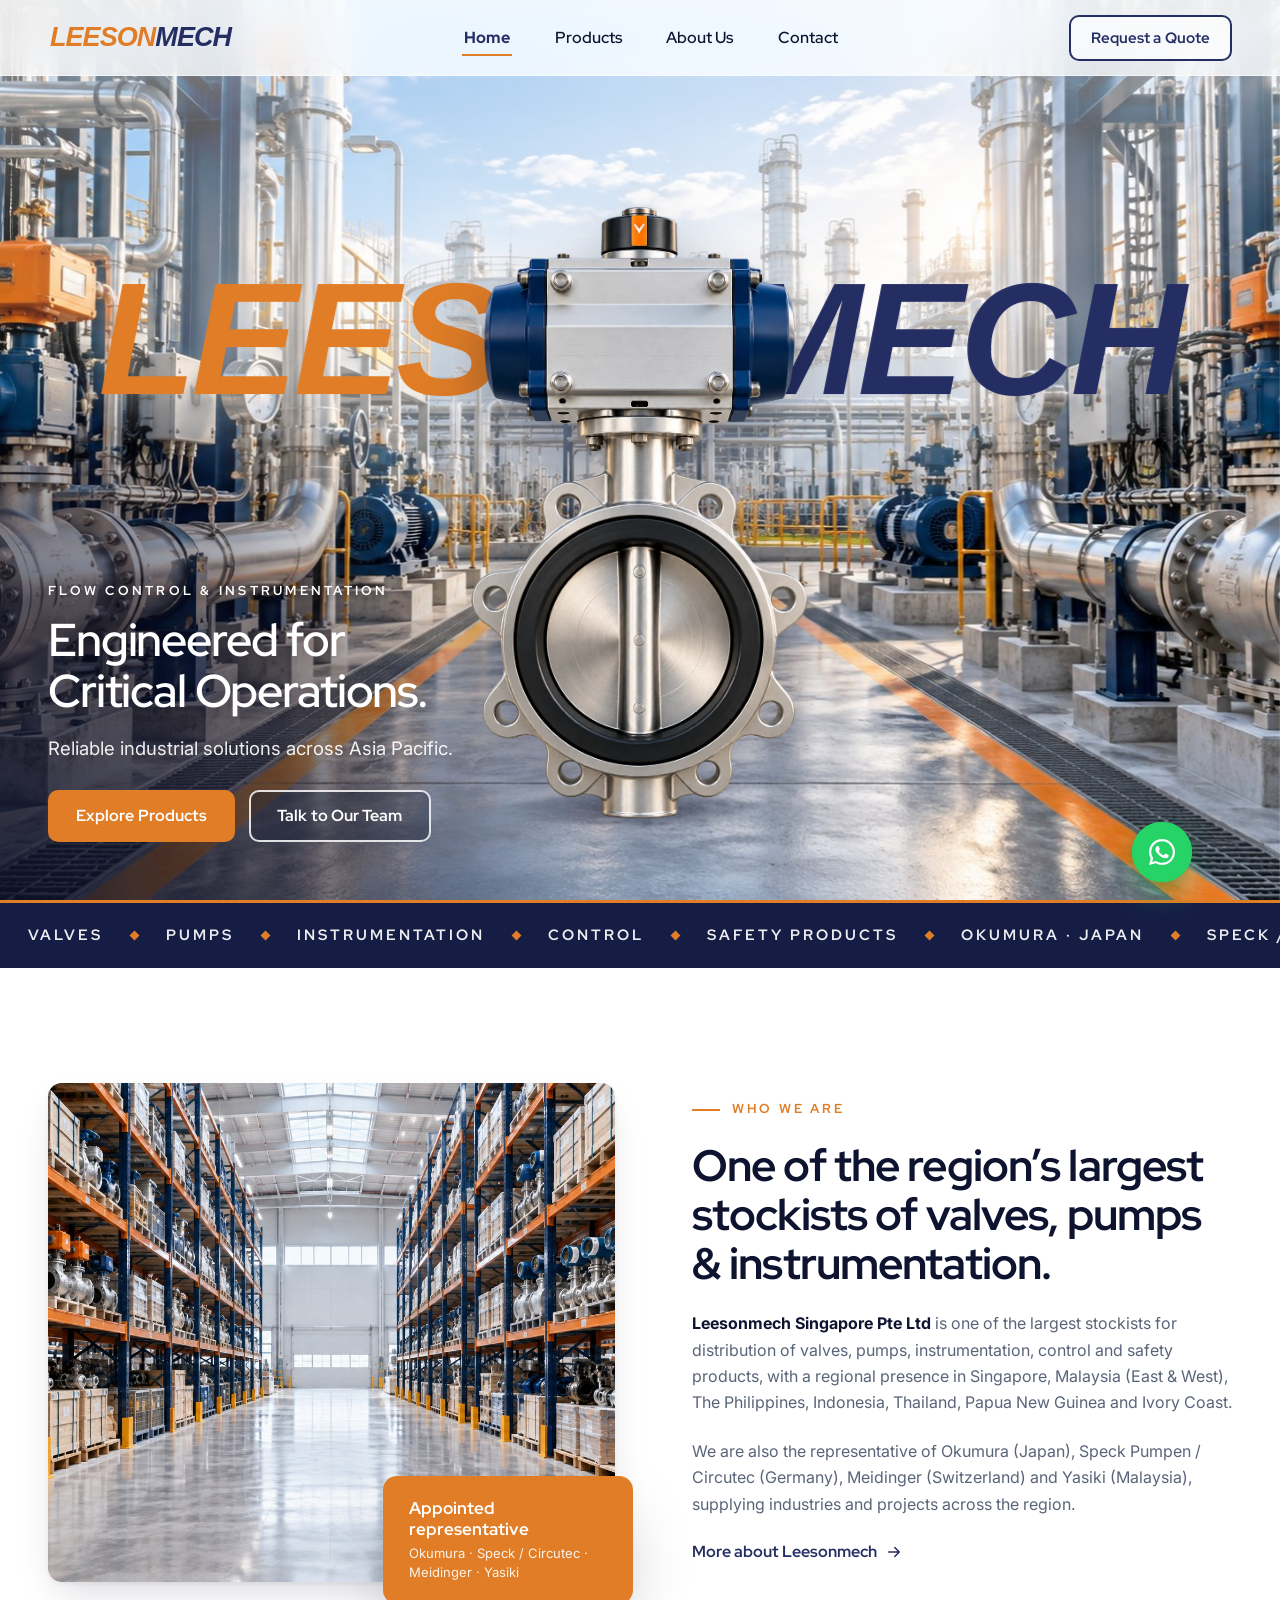
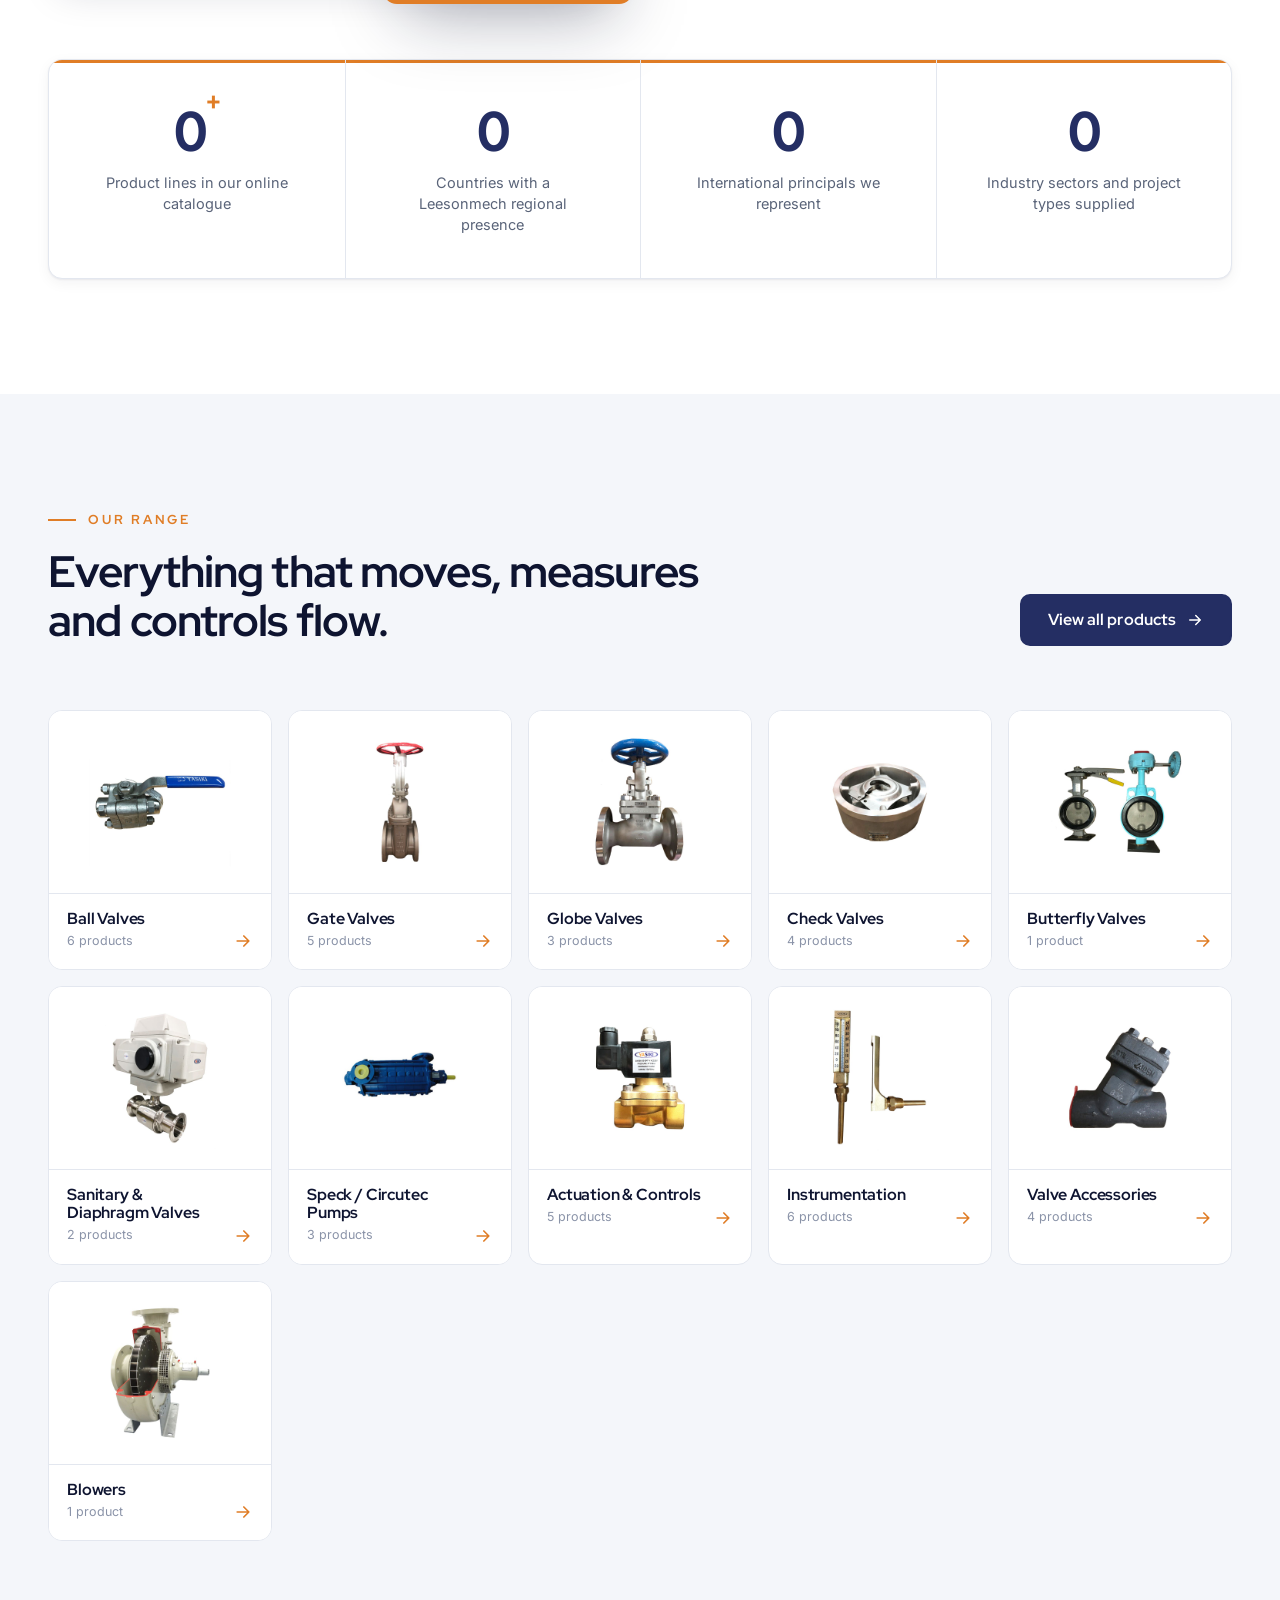
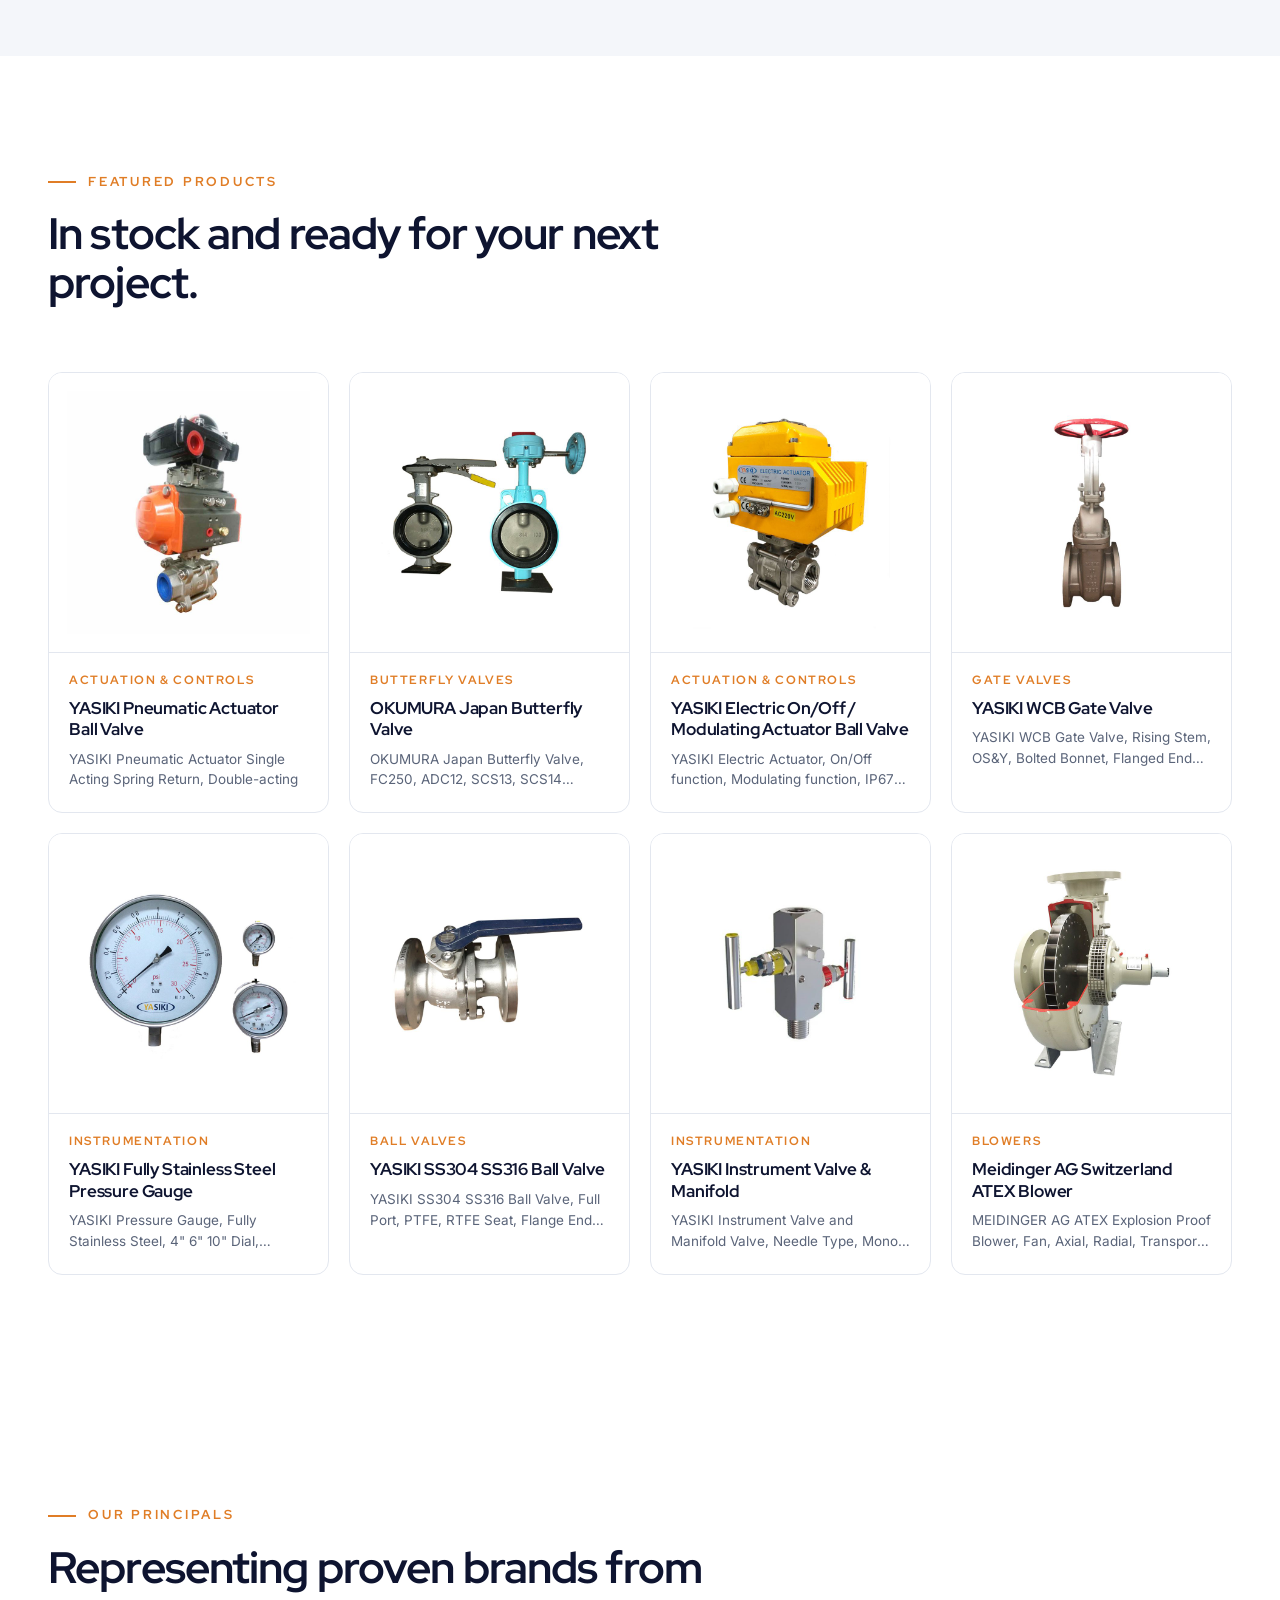
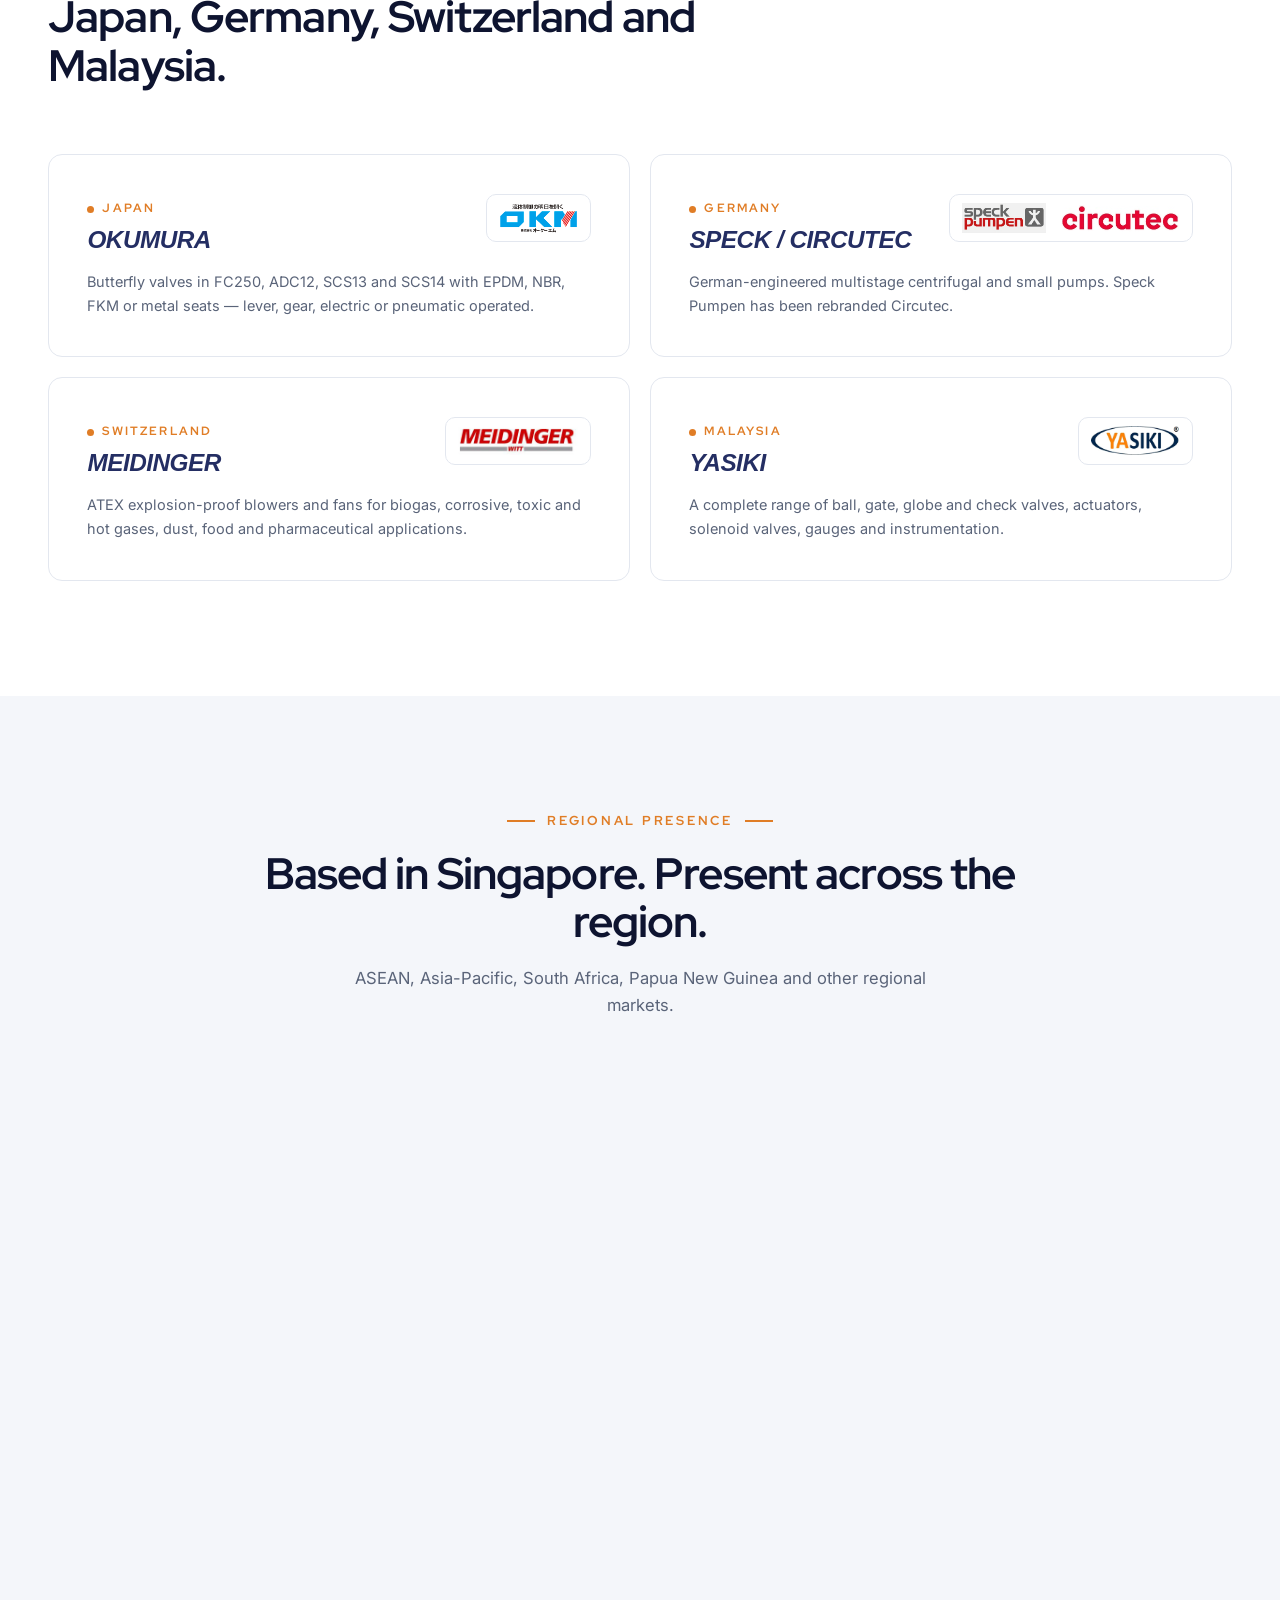
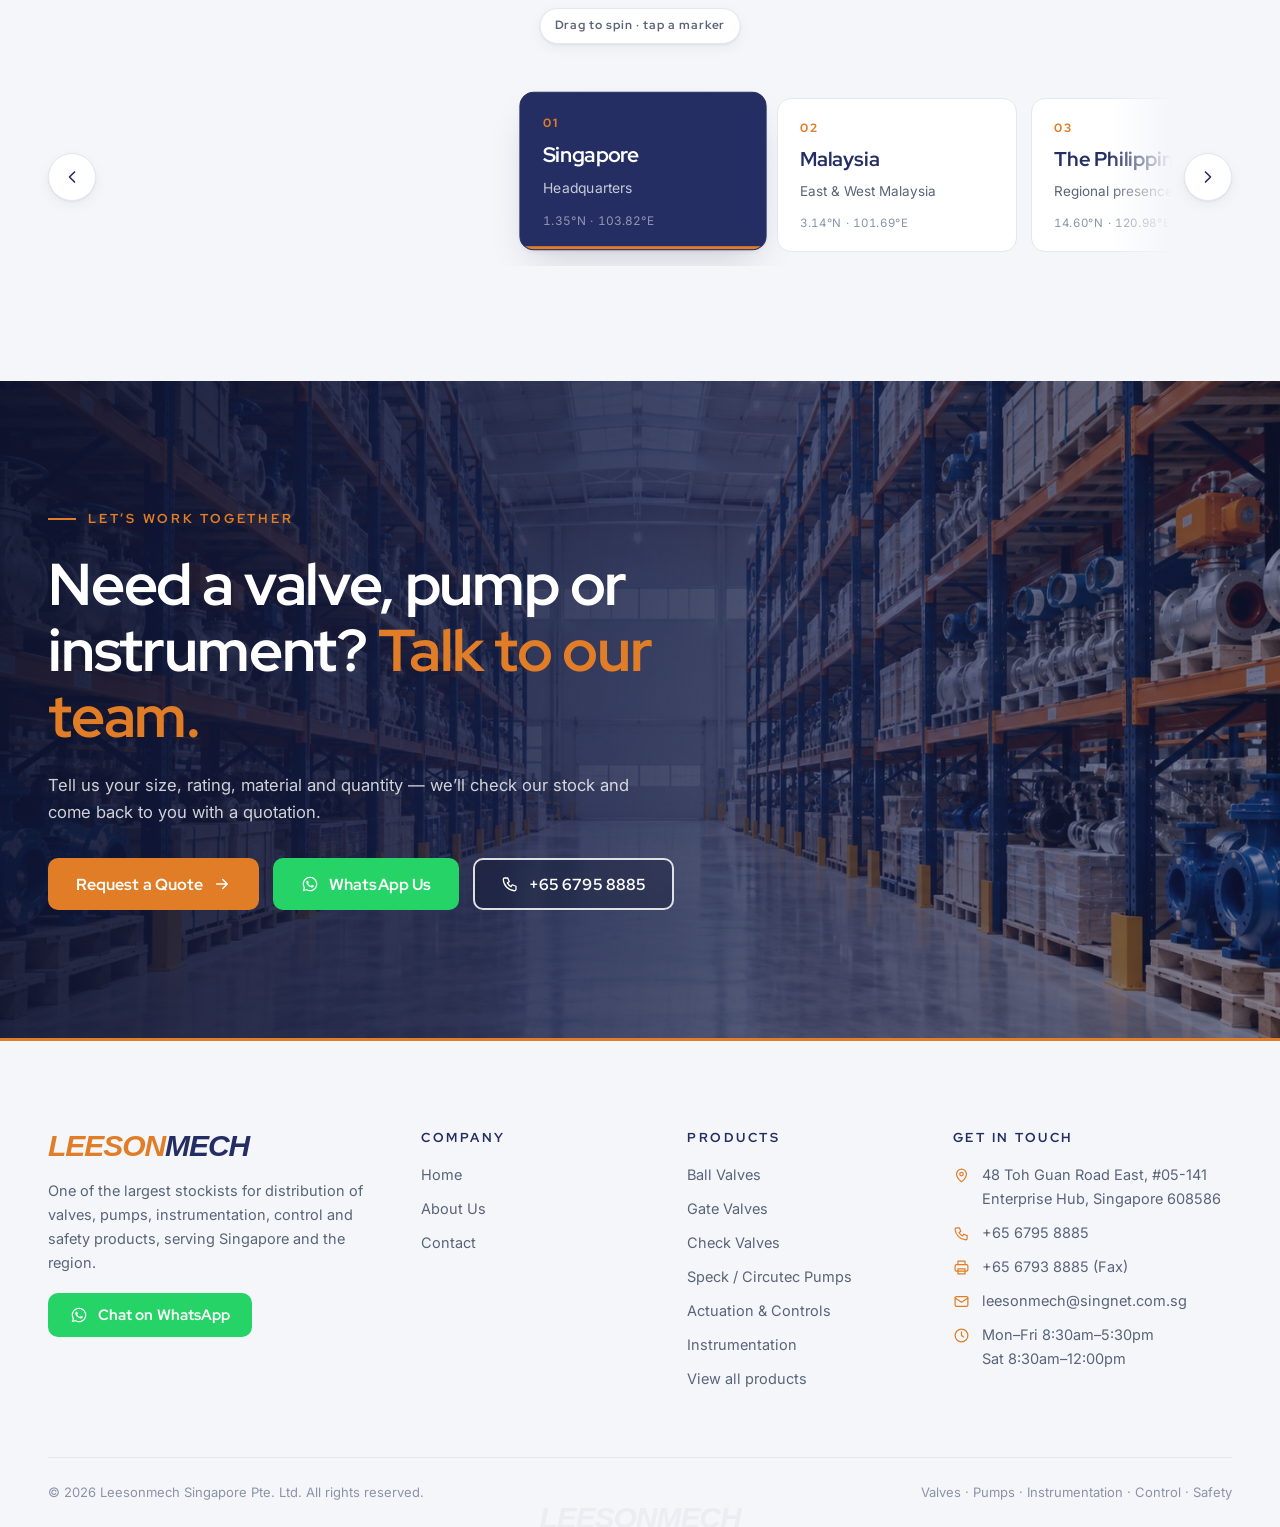
==== commit d18328d3: "Clean URLs: /products instead of /products.html - vercel.json cleanUrls, old .html links redirect au" ====
--- a/index.html
+++ b/index.html
@@ -30,16 +30,16 @@
 
 <header class="nav">
   <div class="wrap nav__inner">
-    <a class="nav__logo mark" href="index.html" aria-label="Leesonmech — home"><span class="o">LEESON</span><span class="n">MECH</span></a>
-    <nav aria-label="Primary"><ul class="nav__links"><li><a href="index.html" class="is-active" aria-current="page">Home</a></li><li><a href="products.html">Products</a></li><li><a href="about.html">About Us</a></li><li><a href="contact.html">Contact</a></li></ul></nav>
-    <a class="btn btn--outline btn--sm nav__cta" href="contact.html">Request a Quote</a>
+    <a class="nav__logo mark" href="/" aria-label="Leesonmech — home"><span class="o">LEESON</span><span class="n">MECH</span></a>
+    <nav aria-label="Primary"><ul class="nav__links"><li><a href="/" class="is-active" aria-current="page">Home</a></li><li><a href="/products">Products</a></li><li><a href="/about">About Us</a></li><li><a href="/contact">Contact</a></li></ul></nav>
+    <a class="btn btn--outline btn--sm nav__cta" href="/contact">Request a Quote</a>
     <button class="nav__toggle" type="button" aria-label="Menu" aria-expanded="false" aria-controls="menu"><span></span><span></span><span></span></button>
   </div>
 </header>
 <div class="menu" id="menu">
-  <ul class="menu__links"><li><a href="index.html"><small>01</small>Home</a></li><li><a href="products.html"><small>02</small>Products</a></li><li><a href="about.html"><small>03</small>About Us</a></li><li><a href="contact.html"><small>04</small>Contact</a></li></ul>
+  <ul class="menu__links"><li><a href="/"><small>01</small>Home</a></li><li><a href="/products"><small>02</small>Products</a></li><li><a href="/about"><small>03</small>About Us</a></li><li><a href="/contact"><small>04</small>Contact</a></li></ul>
   <div class="menu__foot">
-    <a class="btn" href="contact.html">Request a Quote <svg class="arrow" viewBox="0 0 24 24" fill="none" stroke="currentColor" stroke-width="2" stroke-linecap="round" stroke-linejoin="round" aria-hidden="true"><path d="M5 12h14M13 6l6 6-6 6"/></svg></a>
+    <a class="btn" href="/contact">Request a Quote <svg class="arrow" viewBox="0 0 24 24" fill="none" stroke="currentColor" stroke-width="2" stroke-linecap="round" stroke-linejoin="round" aria-hidden="true"><path d="M5 12h14M13 6l6 6-6 6"/></svg></a>
     <a class="btn btn--wa" data-wa href="#"><svg viewBox="0 0 32 32" fill="currentColor" aria-hidden="true"><path d="M16.04 3C8.86 3 3.03 8.82 3.03 16c0 2.29.6 4.53 1.74 6.5L3 29l6.67-1.75A13 13 0 0 0 16.04 29C23.22 29 29 23.18 29 16S23.22 3 16.04 3zm0 23.8c-1.95 0-3.86-.52-5.53-1.51l-.4-.24-3.96 1.04 1.06-3.86-.26-.4A10.76 10.76 0 0 1 5.23 16c0-5.96 4.85-10.8 10.81-10.8 5.96 0 10.76 4.84 10.76 10.8s-4.8 10.8-10.76 10.8zm5.93-8.09c-.32-.16-1.92-.95-2.22-1.06-.3-.11-.51-.16-.73.16-.22.33-.84 1.06-1.03 1.28-.19.22-.38.24-.7.08-.32-.16-1.37-.5-2.61-1.61a9.8 9.8 0 0 1-1.8-2.24c-.19-.33-.02-.5.14-.66.15-.15.32-.38.49-.57.16-.19.22-.33.32-.55.11-.22.06-.41-.03-.57-.08-.16-.73-1.76-1-2.41-.26-.63-.53-.55-.73-.56h-.62c-.22 0-.57.08-.87.41-.3.33-1.14 1.11-1.14 2.72 0 1.6 1.17 3.15 1.33 3.37.16.22 2.3 3.51 5.57 4.92.78.34 1.39.54 1.86.69.78.25 1.49.21 2.05.13.63-.09 1.92-.78 2.19-1.54.27-.76.27-1.41.19-1.54-.08-.14-.3-.22-.62-.38z"/></svg> WhatsApp Us</a>
     <p>48 Toh Guan Road East, #05-141 Enterprise Hub, Singapore 608586<br><a href="tel:+6567958885">+65 6795 8885</a> · <a href="mailto:leesonmech@singnet.com.sg">leesonmech@singnet.com.sg</a></p>
   </div>
@@ -62,8 +62,8 @@
       <h1><span class="sr-only">Leesonmech — </span><span class="line"><span style="--d:0">Engineered for</span></span><span class="line"><span style="--d:1">Critical Operations.</span></span></h1>
       <p class="hero__sub" data-hero style="--d:3">Reliable industrial solutions across Asia Pacific.</p>
       <div class="hero__actions" data-hero style="--d:4">
-        <a class="btn" href="products.html">Explore Products</a>
-        <a class="btn btn--ghost" href="contact.html">Talk to Our Team</a>
+        <a class="btn" href="/products">Explore Products</a>
+        <a class="btn btn--ghost" href="/contact">Talk to Our Team</a>
       </div>
     </div>
   </div>
@@ -85,7 +85,7 @@
         <h2 class="h-lg" data-reveal style="--d:1">One of the region&rsquo;s largest stockists of valves, pumps &amp; instrumentation.</h2>
         <p data-reveal style="--d:2"><strong>Leesonmech Singapore Pte Ltd</strong> is one of the largest stockists for distribution of valves, pumps, instrumentation, control and safety products, with a regional presence in Singapore, Malaysia (East &amp; West), The Philippines, Indonesia, Thailand, Papua New Guinea and Ivory Coast.</p>
         <p data-reveal style="--d:3">We are also the representative of Okumura (Japan), Speck Pumpen / Circutec (Germany), Meidinger (Switzerland) and Yasiki (Malaysia), supplying industries and projects across the region.</p>
-        <a class="link-arrow" href="about.html" data-reveal style="--d:4">More about Leesonmech <svg class="arrow" viewBox="0 0 24 24" fill="none" stroke="currentColor" stroke-width="2" stroke-linecap="round" stroke-linejoin="round" aria-hidden="true"><path d="M5 12h14M13 6l6 6-6 6"/></svg></a>
+        <a class="link-arrow" href="/about" data-reveal style="--d:4">More about Leesonmech <svg class="arrow" viewBox="0 0 24 24" fill="none" stroke="currentColor" stroke-width="2" stroke-linecap="round" stroke-linejoin="round" aria-hidden="true"><path d="M5 12h14M13 6l6 6-6 6"/></svg></a>
       </div>
     </div>
     <div class="stats">
@@ -104,7 +104,7 @@
         <span class="eyebrow" data-reveal>Our range</span>
         <h2 class="h-lg" data-reveal style="--d:1">Everything that moves, measures and controls flow.</h2>
       </div>
-      <a class="btn btn--navy" href="products.html" data-reveal style="--d:2">View all products <svg class="arrow" viewBox="0 0 24 24" fill="none" stroke="currentColor" stroke-width="2" stroke-linecap="round" stroke-linejoin="round" aria-hidden="true"><path d="M5 12h14M13 6l6 6-6 6"/></svg></a>
+      <a class="btn btn--navy" href="/products" data-reveal style="--d:2">View all products <svg class="arrow" viewBox="0 0 24 24" fill="none" stroke="currentColor" stroke-width="2" stroke-linecap="round" stroke-linejoin="round" aria-hidden="true"><path d="M5 12h14M13 6l6 6-6 6"/></svg></a>
     </div>
     <div class="cats" id="home-cats"></div>
   </div>
@@ -159,7 +159,7 @@
       <h2 class="h-xl" data-reveal style="--d:1">Need a valve, pump or instrument? <span class="accent">Talk to our team.</span></h2>
       <p class="lead" data-reveal style="--d:2">Tell us your size, rating, material and quantity &mdash; we&rsquo;ll check our stock and come back to you with a quotation.</p>
       <div class="cta__actions" data-reveal style="--d:3">
-        <a class="btn" href="contact.html">Request a Quote <svg class="arrow" viewBox="0 0 24 24" fill="none" stroke="currentColor" stroke-width="2" stroke-linecap="round" stroke-linejoin="round" aria-hidden="true"><path d="M5 12h14M13 6l6 6-6 6"/></svg></a>
+        <a class="btn" href="/contact">Request a Quote <svg class="arrow" viewBox="0 0 24 24" fill="none" stroke="currentColor" stroke-width="2" stroke-linecap="round" stroke-linejoin="round" aria-hidden="true"><path d="M5 12h14M13 6l6 6-6 6"/></svg></a>
         <a class="btn btn--wa" data-wa href="#"><svg viewBox="0 0 32 32" fill="currentColor" aria-hidden="true"><path d="M16.04 3C8.86 3 3.03 8.82 3.03 16c0 2.29.6 4.53 1.74 6.5L3 29l6.67-1.75A13 13 0 0 0 16.04 29C23.22 29 29 23.18 29 16S23.22 3 16.04 3zm0 23.8c-1.95 0-3.86-.52-5.53-1.51l-.4-.24-3.96 1.04 1.06-3.86-.26-.4A10.76 10.76 0 0 1 5.23 16c0-5.96 4.85-10.8 10.81-10.8 5.96 0 10.76 4.84 10.76 10.8s-4.8 10.8-10.76 10.8zm5.93-8.09c-.32-.16-1.92-.95-2.22-1.06-.3-.11-.51-.16-.73.16-.22.33-.84 1.06-1.03 1.28-.19.22-.38.24-.7.08-.32-.16-1.37-.5-2.61-1.61a9.8 9.8 0 0 1-1.8-2.24c-.19-.33-.02-.5.14-.66.15-.15.32-.38.49-.57.16-.19.22-.33.32-.55.11-.22.06-.41-.03-.57-.08-.16-.73-1.76-1-2.41-.26-.63-.53-.55-.73-.56h-.62c-.22 0-.57.08-.87.41-.3.33-1.14 1.11-1.14 2.72 0 1.6 1.17 3.15 1.33 3.37.16.22 2.3 3.51 5.57 4.92.78.34 1.39.54 1.86.69.78.25 1.49.21 2.05.13.63-.09 1.92-.78 2.19-1.54.27-.76.27-1.41.19-1.54-.08-.14-.3-.22-.62-.38z"/></svg> WhatsApp Us</a>
         <a class="btn btn--ghost" href="tel:+6567958885"><svg viewBox="0 0 24 24" fill="none" stroke="currentColor" stroke-width="1.7" stroke-linecap="round" stroke-linejoin="round" aria-hidden="true"><path d="M5 4h4l2 5-2.5 1.5a11 11 0 0 0 5 5L15 13l5 2v4a2 2 0 0 1-2 2A16 16 0 0 1 3 6a2 2 0 0 1 2-2z"/></svg> +65 6795 8885</a>
       </div>
@@ -180,21 +180,21 @@
       <div>
         <h4>Company</h4>
         <ul>
-          <li><a href="index.html">Home</a></li>
-          <li><a href="about.html">About Us</a></li>
-          <li><a href="contact.html">Contact</a></li>
+          <li><a href="/">Home</a></li>
+          <li><a href="/about">About Us</a></li>
+          <li><a href="/contact">Contact</a></li>
         </ul>
       </div>
       <div>
         <h4>Products</h4>
         <ul>
-          <li><a href="products.html?cat=ball">Ball Valves</a></li>
-          <li><a href="products.html?cat=gate">Gate Valves</a></li>
-          <li><a href="products.html?cat=check">Check Valves</a></li>
-          <li><a href="products.html?cat=pump">Speck / Circutec Pumps</a></li>
-          <li><a href="products.html?cat=control">Actuation &amp; Controls</a></li>
-          <li><a href="products.html?cat=instrument">Instrumentation</a></li>
-          <li><a href="products.html">View all products</a></li>
+          <li><a href="/products?cat=ball">Ball Valves</a></li>
+          <li><a href="/products?cat=gate">Gate Valves</a></li>
+          <li><a href="/products?cat=check">Check Valves</a></li>
+          <li><a href="/products?cat=pump">Speck / Circutec Pumps</a></li>
+          <li><a href="/products?cat=control">Actuation &amp; Controls</a></li>
+          <li><a href="/products?cat=instrument">Instrumentation</a></li>
+          <li><a href="/products">View all products</a></li>
         </ul>
       </div>
       <div>
